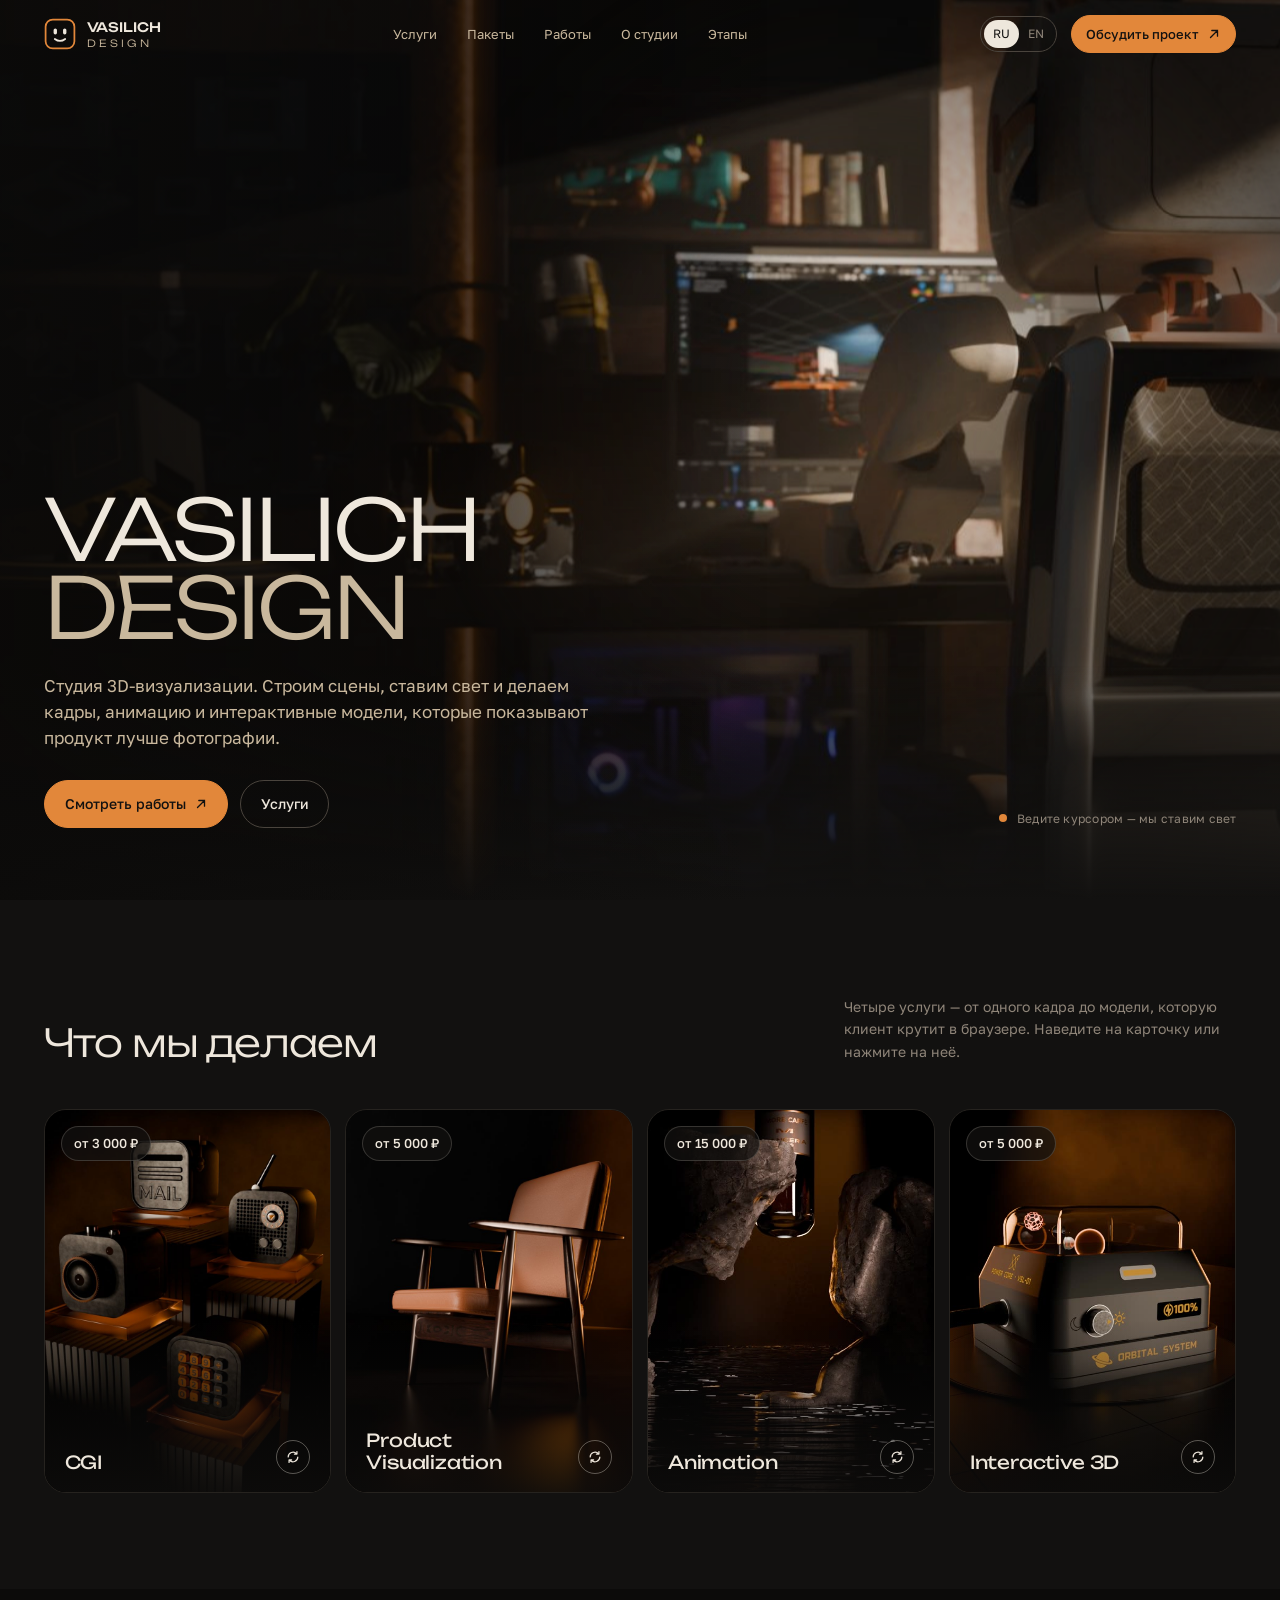
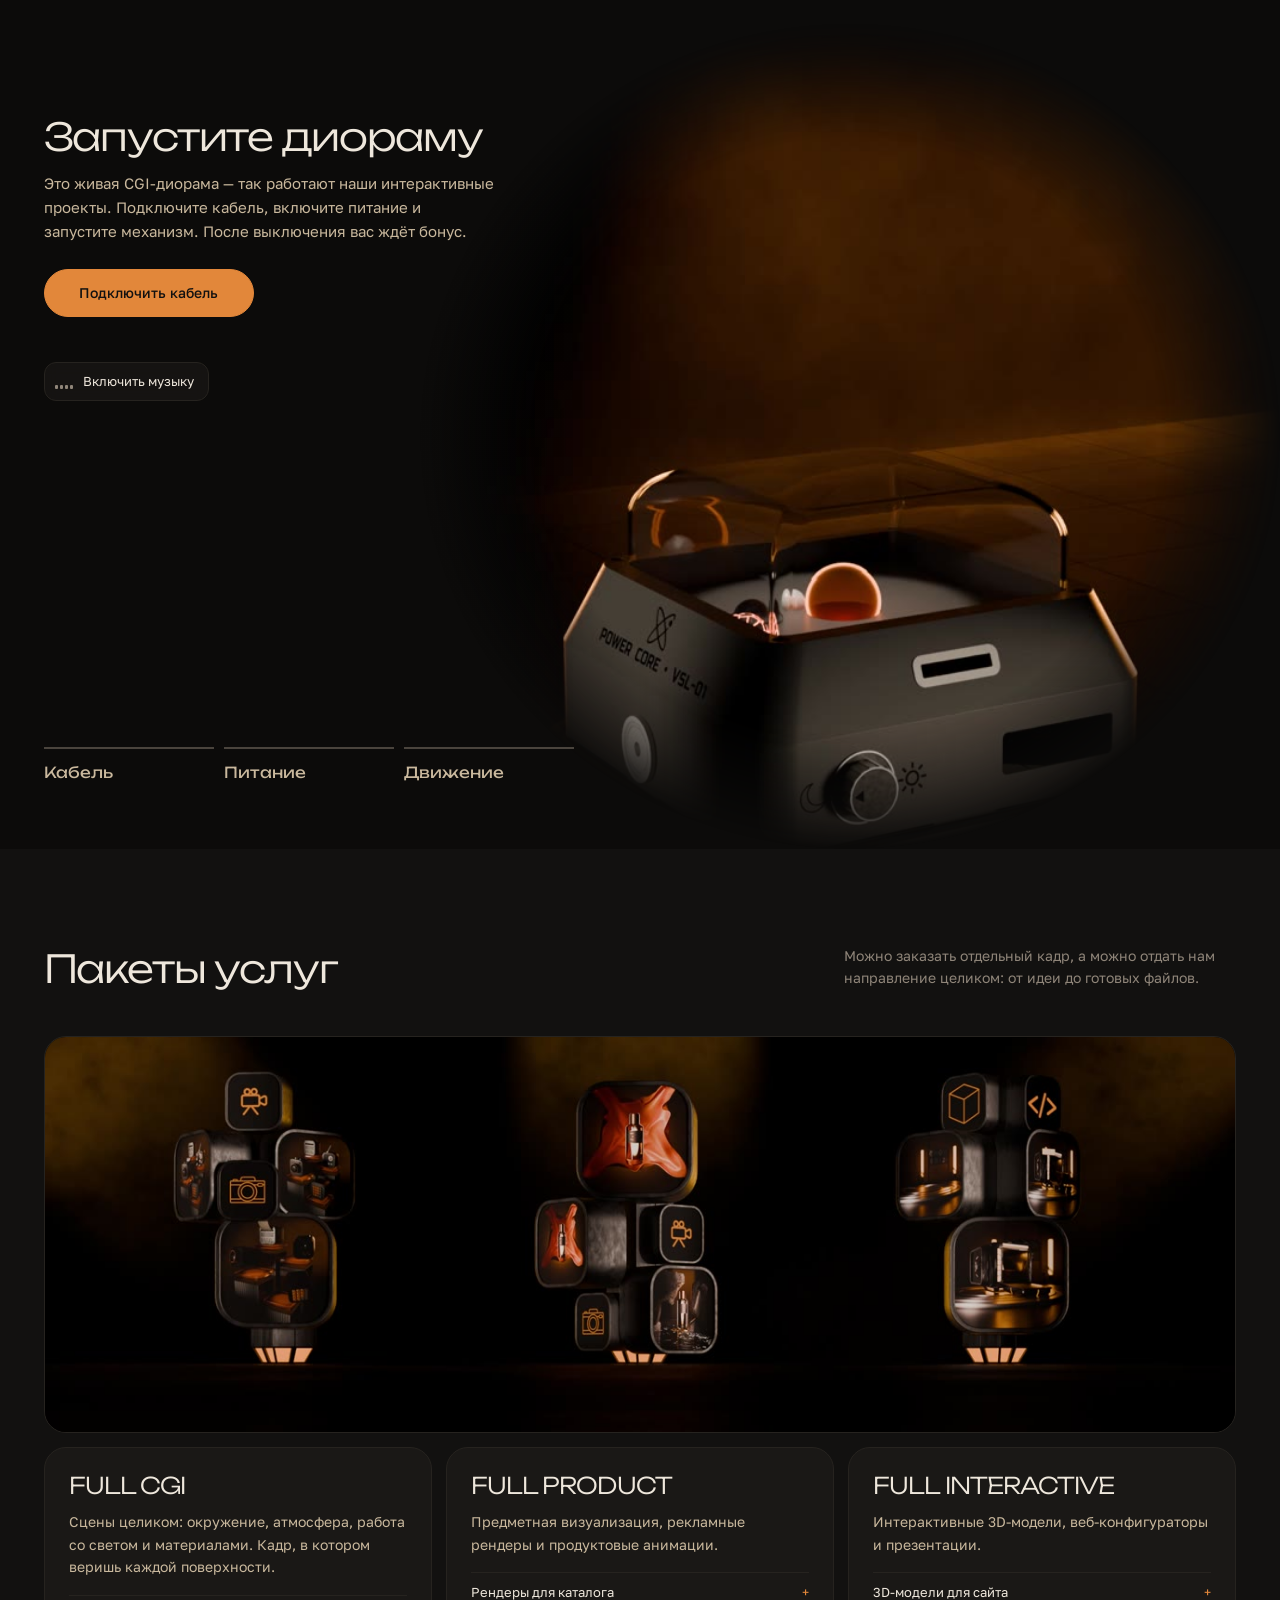
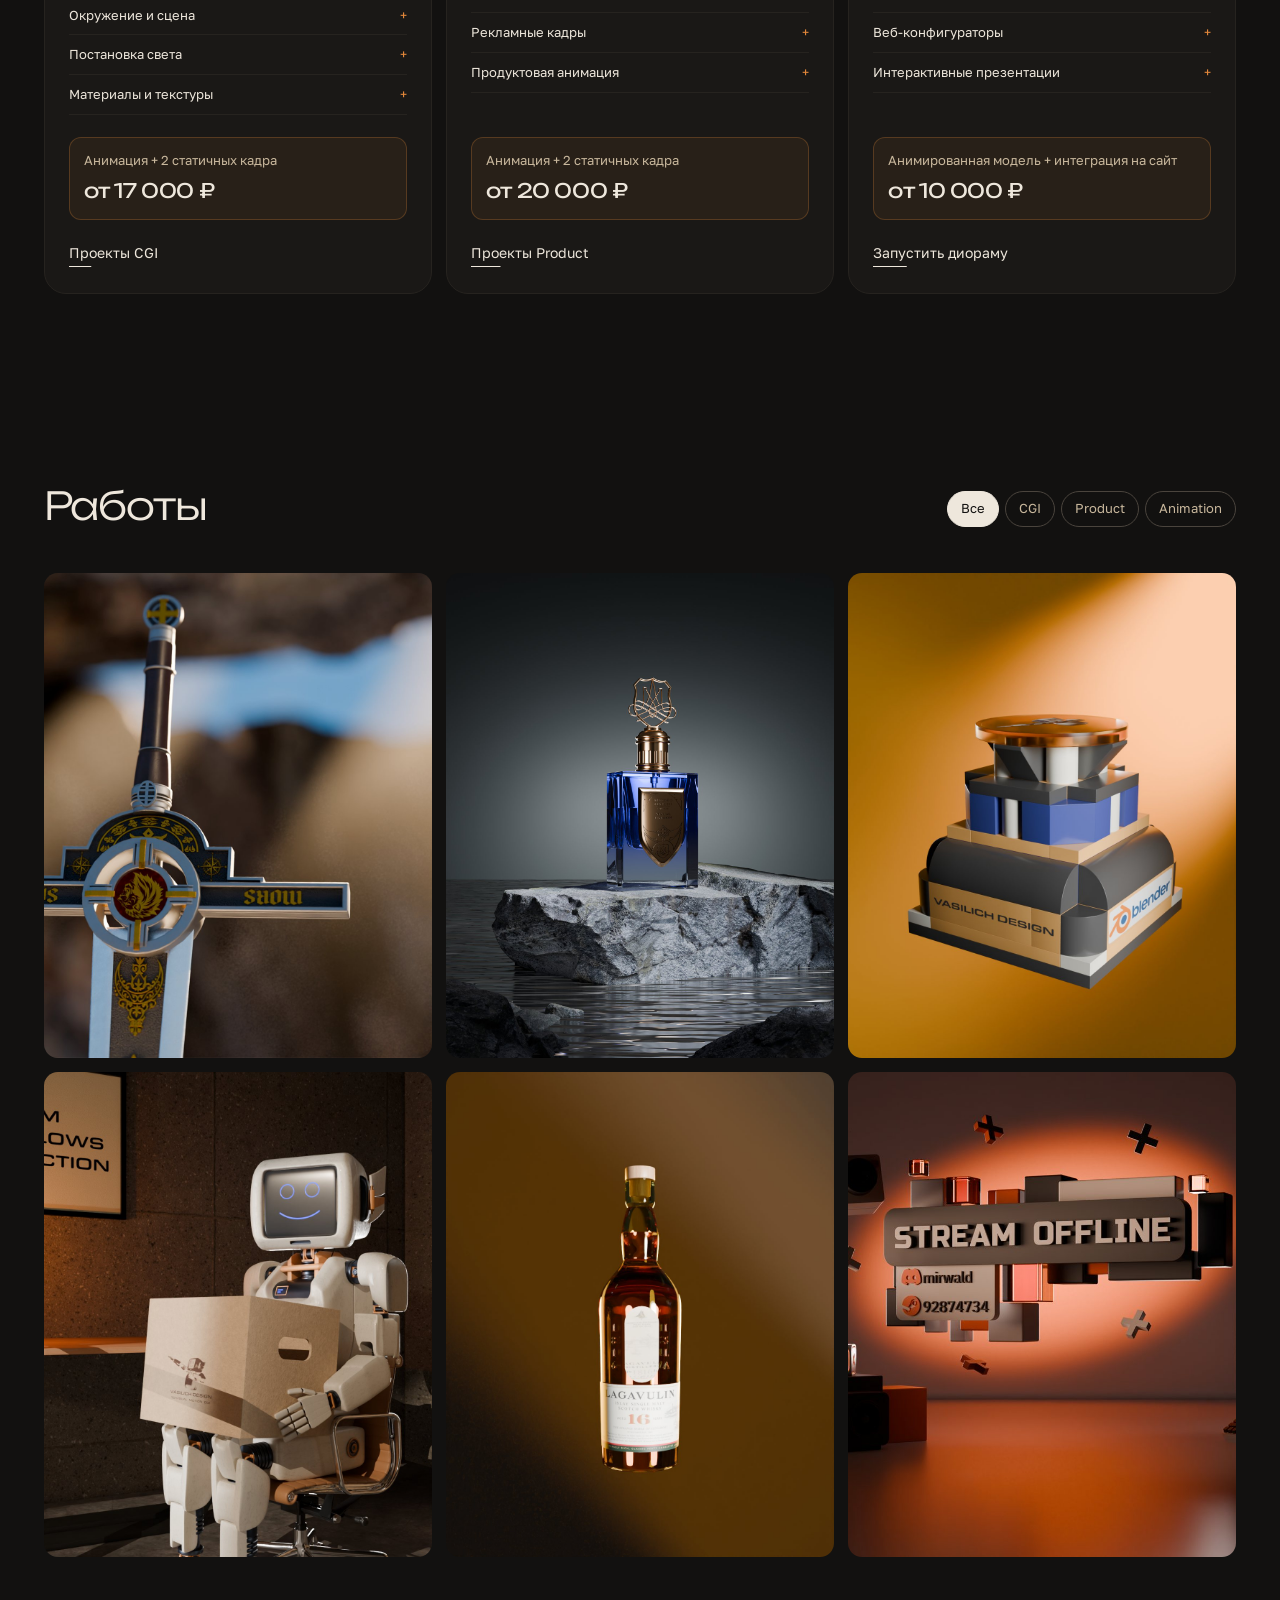
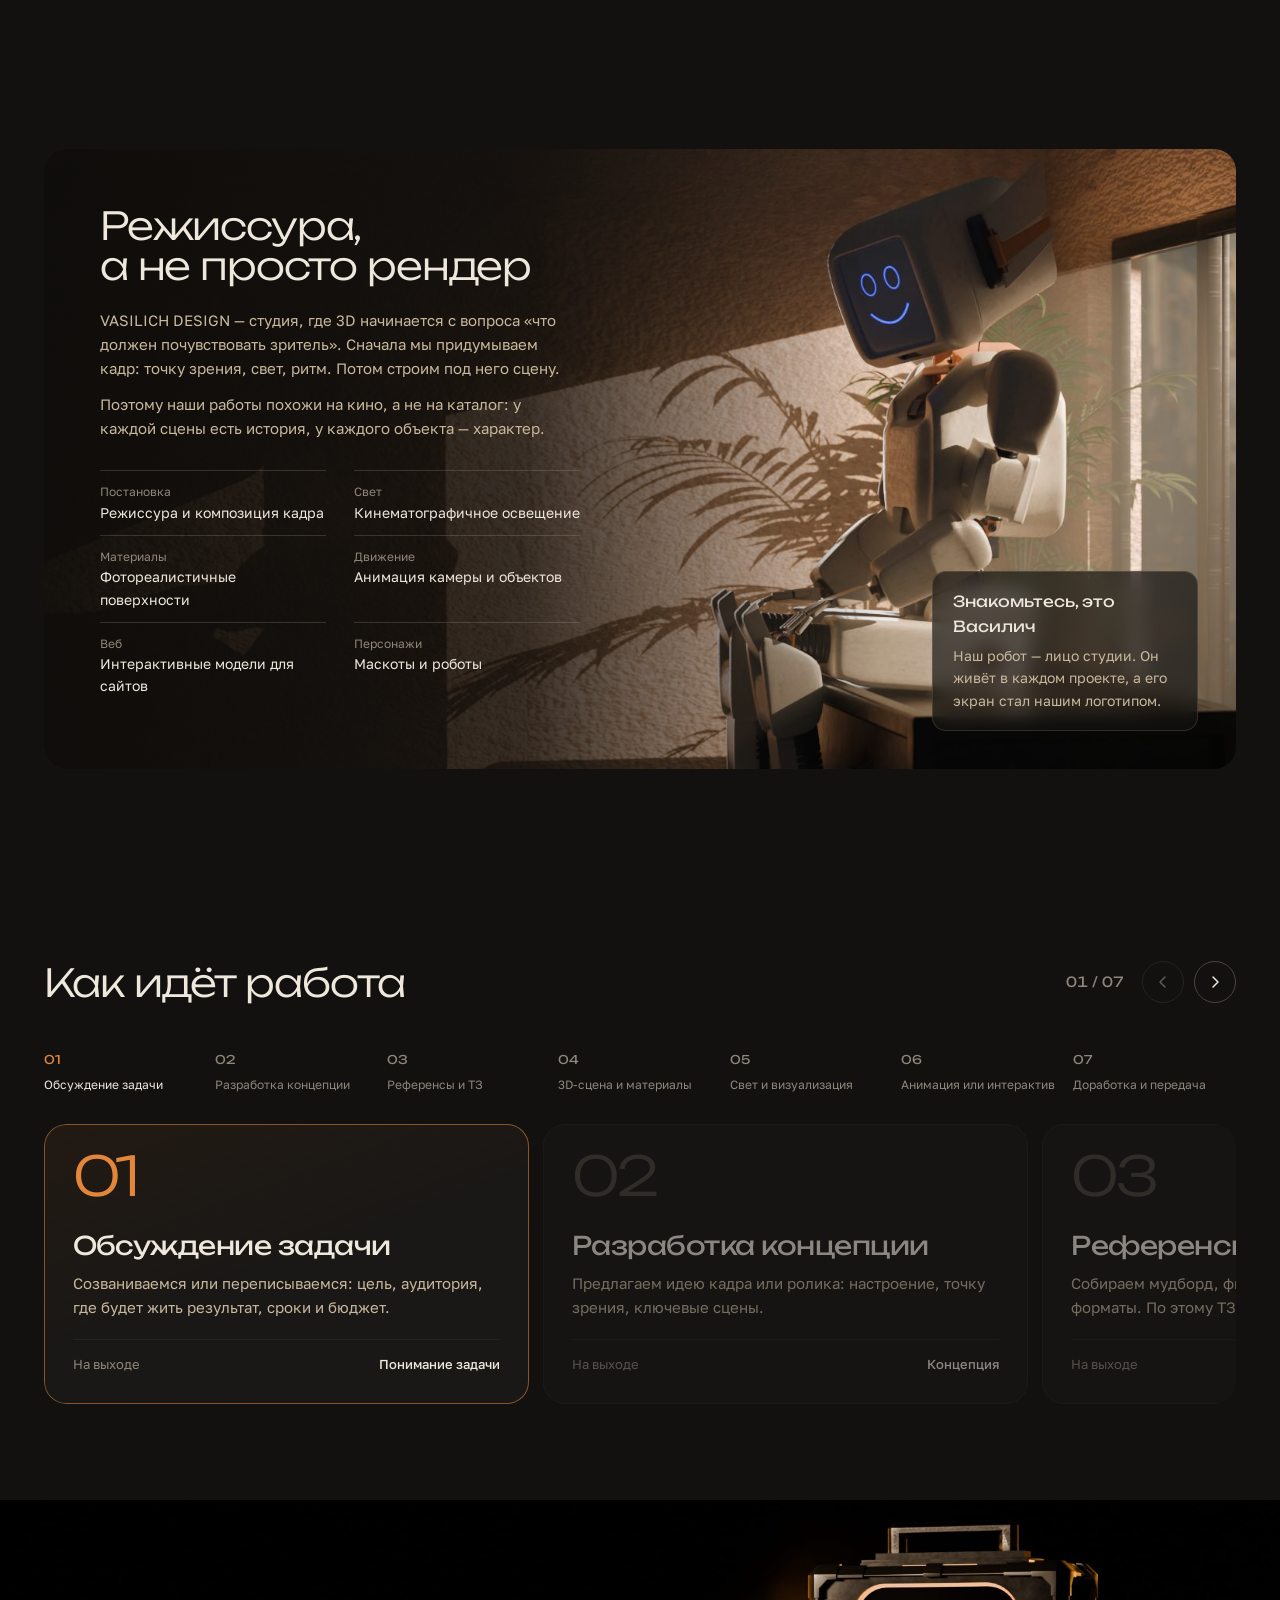
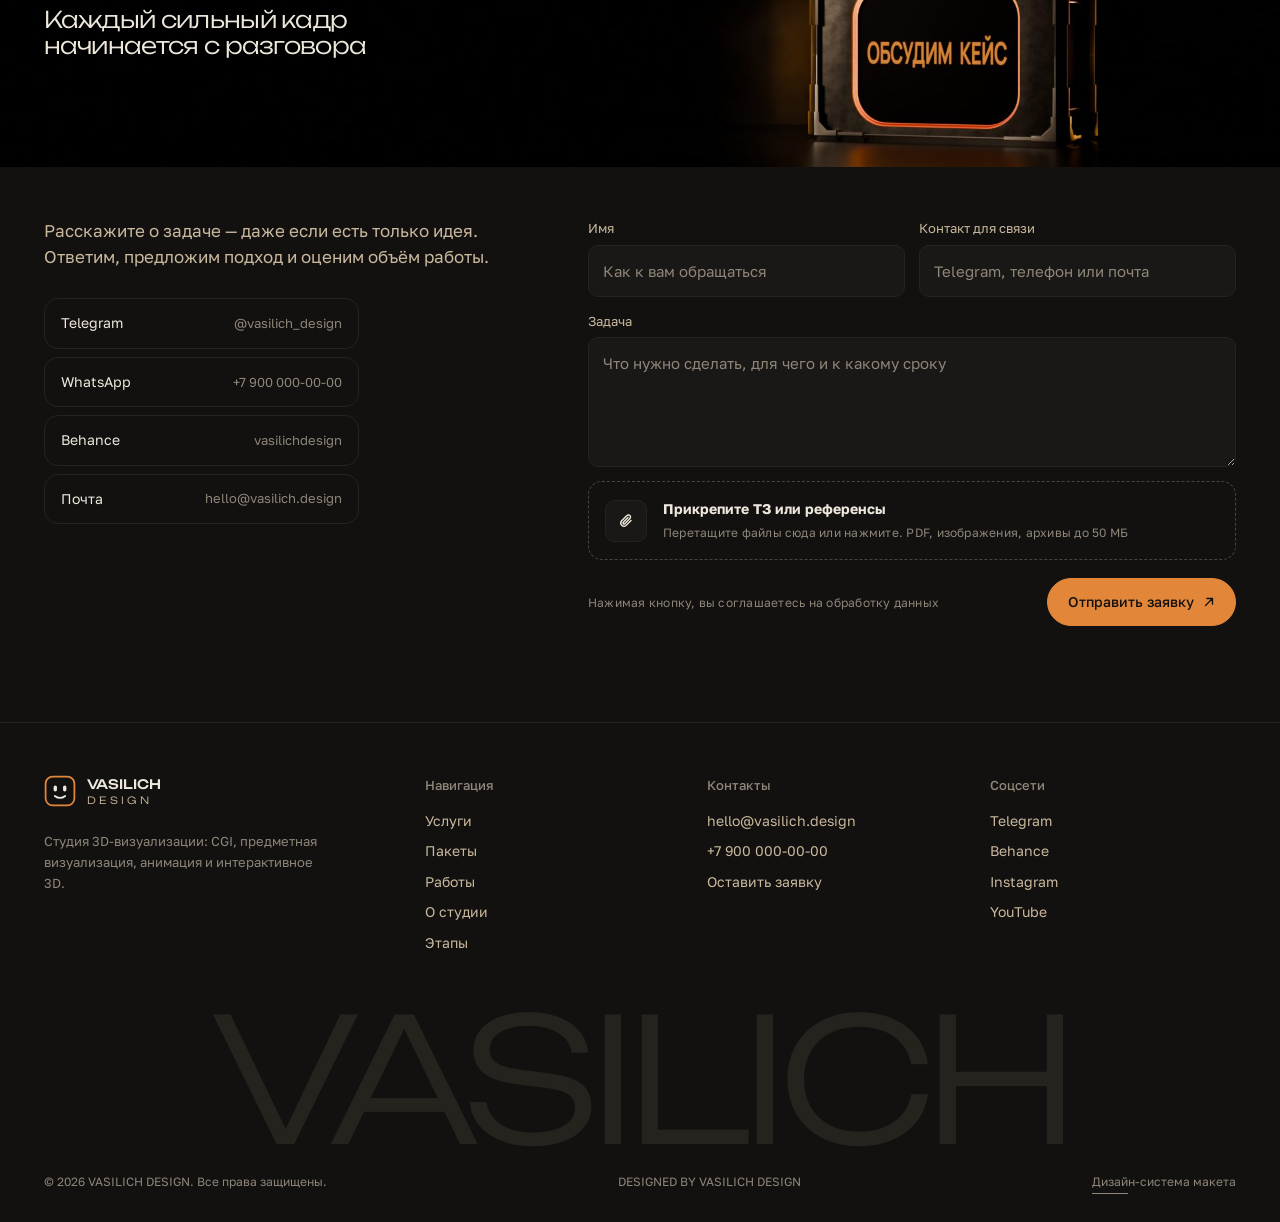
==== site/index.html @ ae73b838 "Диорама: не зависать, если конец ролика пришёл раньше ожидания" ====
<!DOCTYPE html>
<html lang="ru">
<head>
<meta charset="utf-8">
<meta name="viewport" content="width=device-width, initial-scale=1">
<title>VASILICH DESIGN — дизайн-референс сайта</title>
<link rel="preconnect" href="https://fonts.googleapis.com">
<link rel="preconnect" href="https://fonts.gstatic.com" crossorigin>
<link href="https://fonts.googleapis.com/css2?family=Golos+Text:wght@400;500&family=Unbounded:wght@300;400;500&display=swap" rel="stylesheet">
<link rel="stylesheet" href="styles.css?v=10">
</head>
<body>

<svg width="0" height="0" style="position:absolute" aria-hidden="true">
  <symbol id="i-arrow" viewBox="0 0 16 16"><path d="M4 12 12 4M5.5 4H12v6.5" fill="none" stroke="currentColor" stroke-width="1.5" stroke-linecap="round"/></symbol>
  <symbol id="i-left" viewBox="0 0 16 16"><path d="M10 3 5 8l5 5" fill="none" stroke="currentColor" stroke-width="1.5" stroke-linecap="round" stroke-linejoin="round"/></symbol>
  <symbol id="i-right" viewBox="0 0 16 16"><path d="m6 3 5 5-5 5" fill="none" stroke="currentColor" stroke-width="1.5" stroke-linecap="round" stroke-linejoin="round"/></symbol>
  <symbol id="i-flip" viewBox="0 0 16 16"><path d="M2.5 8a5.5 5.5 0 0 1 9.6-3.6M13.5 8a5.5 5.5 0 0 1-9.6 3.6M12.5 1.8v2.9H9.6M3.5 14.2v-2.9h2.9" fill="none" stroke="currentColor" stroke-width="1.4" stroke-linecap="round" stroke-linejoin="round"/></symbol>
  <symbol id="i-close" viewBox="0 0 16 16"><path d="m3.5 3.5 9 9m0-9-9 9" stroke="currentColor" stroke-width="1.5" stroke-linecap="round"/></symbol>
  <symbol id="i-clip" viewBox="0 0 16 16"><path d="M13 7.5 8 12.5a3.2 3.2 0 0 1-4.5-4.5l5.4-5.4a2.1 2.1 0 0 1 3 3L6.6 10.9a1.1 1.1 0 0 1-1.5-1.5L10 4.5" fill="none" stroke="currentColor" stroke-width="1.4" stroke-linecap="round"/></symbol>
</svg>

<!-- 1. HEADER -->
<header class="hdr" id="top">
  <div class="wrap">
    <a href="#top" class="logo" aria-label="VASILICH DESIGN">
      <svg viewBox="0 0 40 40" class="logo__mark"><rect x="2" y="2" width="36" height="36" rx="9" fill="none" stroke="#E2873A" stroke-width="2.2"/><g class="logo__eyes"><rect class="eye" x="12" y="13" width="4.2" height="7.5" rx="2.1" fill="#EEE7DC"/><rect class="eye" x="23.8" y="13" width="4.2" height="7.5" rx="2.1" fill="#EEE7DC"/></g><path d="M13.5 26.2q6.5 5 13 0" fill="none" stroke="#EEE7DC" stroke-width="2.2" stroke-linecap="round"/></svg>
      <b>VASILICH<span>DESIGN</span></b>
    </a>
    <nav class="nav" aria-label="Навигация">
      <a href="#services" data-i18n="nav1">Услуги</a><a href="#packs" data-i18n="nav2">Пакеты</a><a href="#works" data-i18n="nav3">Работы</a><a href="#about" data-i18n="nav4">О студии</a><a href="#flow" data-i18n="nav5">Этапы</a>
    </nav>
    <div class="hdr-right">
      <div class="lang" role="group" aria-label="Язык / Language"><button data-lang="ru" aria-pressed="true">RU</button><button data-lang="en" aria-pressed="false">EN</button></div>
      <a href="#contact" class="btn btn--sm hdr-cta"><span data-i18n="cta">Обсудить проект</span><svg><use href="#i-arrow"/></svg></a>
      <button class="burger" id="burger" aria-label="Меню" aria-expanded="false" aria-controls="mnav"><span></span><span></span></button>
    </div>
  </div>
</header>

<div class="mnav" id="mnav" aria-hidden="true">
  <nav class="mnav__links">
    <a href="#services" data-i18n="nav1">Услуги</a><a href="#packs" data-i18n="nav2">Пакеты</a><a href="#works" data-i18n="nav3">Работы</a><a href="#about" data-i18n="nav4">О студии</a><a href="#flow" data-i18n="nav5">Этапы</a><a href="#contact" data-i18n="nav6">Контакты</a>
  </nav>
  <div class="mnav__foot">
    <div class="lang lang--lg" role="group" aria-label="Язык / Language"><button data-lang="ru" aria-pressed="true">RU</button><button data-lang="en" aria-pressed="false">EN</button></div>
    <a href="#contact" class="btn"><span data-i18n="cta">Обсудить проект</span><svg><use href="#i-arrow"/></svg></a>
  </div>
</div>

<main>
<!-- 2. HERO -->
<section class="hero" id="hero">
  <div class="hero__media" id="heroMedia">
    <img class="hero__img hero__img--base" src="assets/hero.jpg" alt="Робот в мастерской студии">
    <img class="hero__img hero__img--lit" src="assets/hero.jpg" alt="" aria-hidden="true">
  </div>
  <div class="hero__body wrap">
    <h1 class="display"><span class="ln"><span>VASILICH</span></span><span class="ln"><span>DESIGN</span></span></h1>
    <p class="lead" data-i18n="heroLead">Студия 3D-визуализации. Строим сцены, ставим свет и делаем кадры, анимацию и интерактивные модели, которые показывают продукт лучше фотографии.</p>
    <div class="hero__cta">
      <a href="#works" class="btn"><span data-i18n="heroBtn">Смотреть работы</span><svg><use href="#i-arrow"/></svg></a>
      <a href="#services" class="btn btn--ghost" data-i18n="nav1">Услуги</a>
    </div>
  </div>
  <p class="hero__hint caption"><span class="hero__hint-dot"></span><span data-i18n="heroHint">Ведите курсором — мы ставим свет</span></p>
</section>

<!-- 3. SERVICES -->
<section class="sec" id="services">
  <div class="wrap">
    <div class="sec-head rv">
      <h2 class="h1" data-i18n="svcTitle">Что мы делаем</h2>
      <p data-i18n="svcLead">Четыре услуги — от одного кадра до модели, которую клиент крутит в браузере. Наведите на карточку или нажмите на неё.</p>
    </div>
    <div class="svc" id="svc">
      <article class="card rv" tabindex="0" aria-pressed="false">
        <div class="card__in">
          <div class="card__face card__front"><span class="card__price" data-i18n="p1">от 3 000 ₽</span><img src="assets/svc-cgi.jpg" alt="Ретро-гаджеты на подиумах"><div class="card__title"><h3 class="h3">CGI</h3><span class="card__flip"><svg><use href="#i-flip"/></svg></span></div></div>
          <div class="card__face card__back"><h3 class="h3">CGI</h3><p data-i18n="s1">Сцены целиком: окружение, свет, материалы и атмосфера. Для рекламных кампаний, презентаций и арт-проектов.</p><ul><li data-i18n="s1a">Интерьеры и окружение</li><li data-i18n="s1b">Концепт-сцены</li><li data-i18n="s1c">Кадры для кампаний</li></ul><div class="card__cost"><span data-i18n="p1">от 3 000 ₽</span></div><span class="card__close"><svg><use href="#i-close"/></svg></span></div>
        </div>
      </article>
      <article class="card rv rv-d1" tabindex="0" aria-pressed="false">
        <div class="card__in">
          <div class="card__face card__front"><span class="card__price" data-i18n="p2">от 5 000 ₽</span><img src="assets/svc-product.jpg" alt="Кресло в студийном свете"><div class="card__title"><h3 class="h3">Product Visualization</h3><span class="card__flip"><svg><use href="#i-flip"/></svg></span></div></div>
          <div class="card__face card__back"><h3 class="h3">Product Visualization</h3><p data-i18n="s2">Рендеры товара вместо фотосъёмки: студийный свет, точные материалы, любой ракурс и любое количество вариантов.</p><ul><li data-i18n="s2a">Каталог и маркетплейсы</li><li data-i18n="s2b">Рекламные кадры</li><li data-i18n="s2c">Упаковка и детали</li></ul><div class="card__cost"><span data-i18n="p2">от 5 000 ₽</span></div><span class="card__close"><svg><use href="#i-close"/></svg></span></div>
        </div>
      </article>
      <article class="card rv rv-d2" tabindex="0" aria-pressed="false">
        <div class="card__in">
          <div class="card__face card__front"><span class="card__price" data-i18n="p3">от 15 000 ₽</span><video src="assets/svc-animation.mp4" poster="assets/svc-animation.jpg" muted loop playsinline autoplay></video><div class="card__title"><h3 class="h3">Animation</h3><span class="card__flip"><svg><use href="#i-flip"/></svg></span></div></div>
          <div class="card__face card__back"><h3 class="h3">Animation</h3><p data-i18n="s3">Рекламные ролики и художественная анимация: работа с камерой, движением и ритмом монтажа.</p><ul><li data-i18n="s3a">Ролики для соцсетей</li><li data-i18n="s3b">Продуктовые анимации</li><li data-i18n="s3c">Видеофоны для сайтов</li></ul><div class="card__cost"><span data-i18n="p3">от 15 000 ₽</span></div><span class="card__close"><svg><use href="#i-close"/></svg></span></div>
        </div>
      </article>
      <article class="card rv rv-d3" tabindex="0" aria-pressed="false">
        <div class="card__in">
          <div class="card__face card__front"><span class="card__price" data-i18n="p4">от 5 000 ₽</span><video src="assets/svc-interactive.mp4" poster="assets/svc-interactive.jpg" muted loop playsinline autoplay aria-label="Светящийся модуль на подиуме"></video><div class="card__title"><h3 class="h3">Interactive 3D</h3><span class="card__flip"><svg><use href="#i-flip"/></svg></span></div></div>
          <div class="card__face card__back"><h3 class="h3">Interactive 3D</h3><p data-i18n="s4">Модели, которые вращают, раскрывают и настраивают прямо в браузере — на сайте, в презентации или на выставке.</p><ul><li data-i18n="s4a">Веб-конфигураторы</li><li data-i18n="s4b">3D на сайте</li><li data-i18n="s4c">Интерактивные презентации</li></ul><div class="card__cost"><span data-i18n="p4">от 5 000 ₽</span></div><span class="card__close"><svg><use href="#i-close"/></svg></span></div>
        </div>
      </article>
    </div>
    <div class="svc-dots" id="svcDots" aria-hidden="true"><i class="on"></i><i></i><i></i><i></i></div>
  </div>
</section>

<!-- 4. INTERACTIVE DIORAMA -->
<section class="cube dio" id="cube">
  <div class="dio__stage" id="dioStage" aria-hidden="true">
    <video class="dio__v is-on" data-seg="1-connect" muted playsinline preload="auto"></video>
    <video class="dio__v" data-seg="2-power" muted playsinline preload="auto"></video>
    <video class="dio__v" data-seg="3-loop" muted playsinline preload="metadata" loop></video>
    <video class="dio__v" data-seg="4-off" muted playsinline preload="metadata"></video>
    <video class="dio__v" data-seg="5-disconnect" muted playsinline preload="metadata"></video>
  </div>
  <div class="cube__ui wrap">
    <div class="cube__intro rv">
      <h2 class="h1" data-i18n="cubeTitle">Запустите диораму</h2>
      <p data-i18n="cubeLead">Это живая CGI-диорама — так работают наши интерактивные проекты. Подключите кабель, включите питание и запустите механизм. После выключения вас ждёт бонус.</p>
      <div class="dio__ctl">
        <button class="btn dio__btn" id="dioBtn" type="button"><span id="dioLbl" data-i18n="dConnect">Подключить кабель</span></button>
        <p class="dio__timer" id="dioTimer" aria-live="polite"><span data-i18n="dTimer">До завершения цикла:</span> <b id="dioSec">8</b> <span data-i18n="dSec">сек.</span></p>
      </div>
      <button class="music-btn" id="musicBtn" type="button" aria-pressed="false"><span class="music-btn__eq" aria-hidden="true"><i></i><i></i><i></i><i></i></span><span id="musicLbl" data-i18n="musicOn">Включить музыку</span></button>
    </div>
    <div class="seg" aria-hidden="true">
      <button tabindex="-1"><b data-i18n="st1">Кабель</b></button>
      <button tabindex="-1"><b data-i18n="st2">Питание</b></button>
      <button tabindex="-1"><b data-i18n="st3">Движение</b></button>
    </div>
    <aside class="offer" id="offer" aria-live="polite">
      <div class="offer__num">−10%</div>
      <p data-i18n="offer">Диорама выключена — спасибо, что запустили её. Дарим скидку 10% на первый проект, укажите промокод в заявке.</p>
      <button class="offer__code" id="promoCode" type="button"><span data-i18n="promoL">Промокод:</span> <b>VD10</b><em data-i18n="promoCopy">копировать</em></button>
      <a href="#contact" class="btn"><span data-i18n="offerBtn">Получить скидку</span><svg><use href="#i-arrow"/></svg></a>
    </aside>
  </div>
</section>

<!-- 5. PACKAGES -->
<section class="sec packs" id="packs">
  <div class="wrap">
    <div class="sec-head rv">
      <h2 class="h1" data-i18n="dirTitle">Пакеты услуг</h2>
      <p data-i18n="dirLead">Можно заказать отдельный кадр, а можно отдать нам направление целиком: от идеи до готовых файлов.</p>
    </div>
    <div class="packs__film rv"><video src="assets/packs.mp4" poster="assets/packs.jpg" muted loop playsinline autoplay></video></div>
    <div class="packs__grid">
      <article class="pack rv">
        <div class="pack__name">FULL CGI</div>
        <p data-i18n="d1">Сцены целиком: окружение, атмосфера, работа со светом и материалами. Кадр, в котором веришь каждой поверхности.</p>
        <ul><li data-i18n="t1">Окружение и сцена</li><li data-i18n="t2">Постановка света</li><li data-i18n="t3">Материалы и текстуры</li></ul>
        <div class="pack__deal"><span data-i18n="pk1">Анимация + 2 статичных кадра</span><b data-i18n="pk1p">от 17 000 ₽</b></div>
        <a href="#works" data-filter="cgi" class="link" data-i18n="d1l">Проекты CGI</a>
      </article>
      <article class="pack rv rv-d1">
        <div class="pack__name">FULL PRODUCT</div>
        <p data-i18n="d2">Предметная визуализация, рекламные рендеры и продуктовые анимации.</p>
        <ul><li data-i18n="t4">Рендеры для каталога</li><li data-i18n="t5">Рекламные кадры</li><li data-i18n="t6">Продуктовая анимация</li></ul>
        <div class="pack__deal"><span data-i18n="pk2">Анимация + 2 статичных кадра</span><b data-i18n="pk2p">от 20 000 ₽</b></div>
        <a href="#works" data-filter="product" class="link" data-i18n="d2l">Проекты Product</a>
      </article>
      <article class="pack rv rv-d2">
        <div class="pack__name">FULL INTERACTIVE</div>
        <p data-i18n="d3">Интерактивные 3D-модели, веб-конфигураторы и презентации.</p>
        <ul><li data-i18n="t7">3D-модели для сайта</li><li data-i18n="t8">Веб-конфигураторы</li><li data-i18n="t9">Интерактивные презентации</li></ul>
        <div class="pack__deal"><span data-i18n="pk3">Анимированная модель + интеграция на сайт</span><b data-i18n="pk3p">от 10 000 ₽</b></div>
        <a href="#cube" class="link" data-i18n="d3l">Запустить диораму</a>
      </article>
    </div>
  </div>
</section>

<!-- 6. PORTFOLIO -->
<section class="sec" id="works">
  <div class="wrap">
    <div class="sec-head rv">
      <h2 class="h1" data-i18n="worksTitle">Работы</h2>
      <div class="filters" role="group">
        <button class="chip" aria-pressed="true" data-f="all" data-i18n="all">Все</button>
        <button class="chip" aria-pressed="false" data-f="cgi">CGI</button>
        <button class="chip" aria-pressed="false" data-f="product">Product</button>
        <button class="chip" aria-pressed="false" data-f="animation">Animation</button>
      </div>
    </div>
    <div class="works" id="worksGrid"></div>
  </div>
</section>

<!-- 7. ABOUT -->
<section class="about sec" id="about">
  <div class="about__box rv">
    <img class="about__img" src="assets/about.jpg" alt="Робот у окна">
    <div class="about__text">
      <h2 class="h1" data-i18n="aboutTitle">Режиссура,<br>а не просто рендер</h2>
      <p data-i18n="ab1">VASILICH DESIGN — студия, где 3D начинается с вопроса «что должен почувствовать зритель». Сначала мы придумываем кадр: точку зрения, свет, ритм. Потом строим под него сцену.</p>
      <p data-i18n="ab2">Поэтому наши работы похожи на кино, а не на каталог: у каждой сцены есть история, у каждого объекта — характер.</p>
      <div class="skills">
        <div><span data-i18n="k1">Постановка</span><b data-i18n="k1v">Режиссура и композиция кадра</b></div>
        <div><span data-i18n="k2">Свет</span><b data-i18n="k2v">Кинематографичное освещение</b></div>
        <div><span data-i18n="k3">Материалы</span><b data-i18n="k3v">Фотореалистичные поверхности</b></div>
        <div><span data-i18n="k4">Движение</span><b data-i18n="k4v">Анимация камеры и объектов</b></div>
        <div><span data-i18n="k5">Веб</span><b data-i18n="k5v">Интерактивные модели для сайтов</b></div>
        <div><span data-i18n="k6">Персонажи</span><b data-i18n="k6v">Маскоты и роботы</b></div>
      </div>
    </div>
    <div class="about__quote"><b data-i18n="qT">Знакомьтесь, это Василич</b><span data-i18n="qB">Наш робот — лицо студии. Он живёт в каждом проекте, а его экран стал нашим логотипом.</span></div>
  </div>
</section>

<!-- 8. WORKFLOW (slider) -->
<section class="sec flow" id="flow">
  <div class="wrap">
    <div class="sec-head rv">
      <h2 class="h1" data-i18n="flowTitle">Как идёт работа</h2>
      <div class="flow__nav">
        <span class="flow__count" id="flowCount">01 / 07</span>
        <button class="icon-btn" id="flowPrev" aria-label="Назад"><svg><use href="#i-left"/></svg></button>
        <button class="icon-btn" id="flowNext" aria-label="Вперёд"><svg><use href="#i-right"/></svg></button>
      </div>
    </div>
    <div class="flow__bar rv" id="flowBar"></div>
    <div class="flow__view rv" id="flowView" tabindex="0"><div class="flow__track" id="flowTrack"></div></div>
  </div>
</section>

<!-- 9. CONTACT -->
<section id="contact" class="contact">
  <div class="contact__band">
    <img src="assets/contact.jpg" alt="Чемоданчик с экраном «Обсудим кейс»">
    <div class="wrap contact__say"><p class="contact__phrase" data-i18n="ctPhrase">Каждый сильный кадр<br>начинается с разговора</p></div>
  </div>
  <h2 class="sr-only" data-i18n="ctTitle">Давайте обсудим кейс</h2>
  <div class="wrap contact__grid">
    <div class="rv">
      <p class="lead" data-i18n="ctLead">Расскажите о задаче — даже если есть только идея. Ответим, предложим подход и оценим объём работы.</p>
      <div class="socials">
        <a class="social" href="#contact">Telegram<span>@vasilich_design</span></a>
        <a class="social" href="#contact">WhatsApp<span>+7 900 000-00-00</span></a>
        <a class="social" href="#contact">Behance<span>vasilichdesign</span></a>
        <a class="social" href="#contact"><em data-i18n="mail">Почта</em><span>hello@vasilich.design</span></a>
      </div>
    </div>
    <form class="form rv rv-d1" id="form" novalidate>
      <div class="field"><label for="f-name" data-i18n="fName">Имя</label><input class="input" id="f-name" data-i18n-ph="fNamePh" placeholder="Как к вам обращаться"></div>
      <div class="field"><label for="f-contact" data-i18n="fCont">Контакт для связи</label><input class="input" id="f-contact" data-i18n-ph="fContPh" placeholder="Telegram, телефон или почта"><span class="err" id="f-contact-err" hidden data-i18n="fErr">Оставьте контакт, чтобы мы могли ответить</span></div>
      <div class="field field--full"><label for="f-task" data-i18n="fTask">Задача</label><textarea class="input" id="f-task" data-i18n-ph="fTaskPh" placeholder="Что нужно сделать, для чего и к какому сроку"></textarea></div>
      <label class="drop" id="drop"><span class="drop__icon"><svg><use href="#i-clip"/></svg></span><span><b data-i18n="fDrop">Прикрепите ТЗ или референсы</b><br><span class="caption" data-i18n="fDropS">Перетащите файлы сюда или нажмите. PDF, изображения, архивы до 50 МБ</span></span><input type="file" multiple id="f-files"></label>
      <div class="files" id="files"></div>
      <div class="form__foot"><span class="caption" data-i18n="fAgree">Нажимая кнопку, вы соглашаетесь на обработку данных</span><button class="btn" type="submit"><span data-i18n="fSend">Отправить заявку</span><svg><use href="#i-arrow"/></svg></button></div>
      <div class="form__done"><h3 class="h3" data-i18n="fDone">Заявка отправлена</h3><p class="muted" style="margin-top:8px" data-i18n="fDoneS">Так выглядит состояние после отправки. В макете форма никуда не уходит.</p></div>
    </form>
  </div>
</section>
</main>

<!-- 10. FOOTER -->
<footer class="ftr">
  <div class="wrap">
    <div class="ftr__grid">
      <div><a href="#top" class="logo"><svg viewBox="0 0 40 40" class="logo__mark"><rect x="2" y="2" width="36" height="36" rx="9" fill="none" stroke="#E2873A" stroke-width="2.2"/><rect x="12" y="13" width="4.2" height="7.5" rx="2.1" fill="#EEE7DC"/><rect x="23.8" y="13" width="4.2" height="7.5" rx="2.1" fill="#EEE7DC"/><path d="M13.5 26.2q6.5 5 13 0" fill="none" stroke="#EEE7DC" stroke-width="2.2" stroke-linecap="round"/></svg><b>VASILICH<span>DESIGN</span></b></a><p class="muted small" style="margin-top:18px;max-width:22em" data-i18n="ftrAbout">Студия 3D-визуализации: CGI, предметная визуализация, анимация и интерактивное 3D.</p></div>
      <div><h4 data-i18n="ftrNav">Навигация</h4><ul><li><a href="#services" data-i18n="nav1">Услуги</a></li><li><a href="#packs" data-i18n="nav2">Пакеты</a></li><li><a href="#works" data-i18n="nav3">Работы</a></li><li><a href="#about" data-i18n="nav4">О студии</a></li><li><a href="#flow" data-i18n="nav5">Этапы</a></li></ul></div>
      <div><h4 data-i18n="nav6">Контакты</h4><ul><li>hello@vasilich.design</li><li>+7 900 000-00-00</li><li><a href="#contact" data-i18n="ftrReq">Оставить заявку</a></li></ul></div>
      <div><h4 data-i18n="ftrSoc">Соцсети</h4><ul><li><a href="#contact">Telegram</a></li><li><a href="#contact">Behance</a></li><li><a href="#contact">Instagram</a></li><li><a href="#contact">YouTube</a></li></ul></div>
    </div>
    <div class="ftr__big" aria-hidden="true">VASILICH</div>
    <div class="ftr__bottom"><span data-i18n="copy">© 2026 VASILICH DESIGN. Все права защищены.</span><span>DESIGNED BY VASILICH DESIGN</span><a href="spec.html" class="link" data-i18n="specLink">Дизайн-система макета</a></div>
  </div>
</footer>

<div class="proj" id="proj" role="dialog" aria-modal="true" aria-labelledby="projTitle">
  <div class="proj__sheet">
    <div class="proj__top"><span class="caption" id="projCount"></span><button class="icon-btn" id="projClose" aria-label="Закрыть"><svg><use href="#i-close"/></svg></button></div>
    <div class="proj__head">
      <div><p class="caption" id="projCat"></p><h2 class="h1" id="projTitle" style="margin-top:10px"></h2></div>
      <div class="proj__facts"><div><h4 data-i18n="pTask">Задача</h4><p id="projTask"></p></div><div><h4 data-i18n="pRes">Результат</h4><p id="projResult"></p></div><div><h4 data-i18n="pDir">Направление</h4><p id="projDir"></p></div><div><h4 data-i18n="pFmt">Формат</h4><p id="projFmt"></p></div></div>
    </div>
    <div class="proj__media" id="projMedia"></div>
    <div class="proj__next" id="projNext"><div><p class="caption" data-i18n="pNext">Следующий проект</p><div class="h2" id="projNextTitle"></div></div><span class="work__open"><svg><use href="#i-arrow"/></svg></span></div>
  </div>
</div>

<script>
/* ================= i18n ================= */
const EN={
 nav1:'Services',nav2:'Packages',nav3:'Work',nav4:'Studio',nav5:'Process',nav6:'Contact',cta:'Start a project',
 heroLead:'A 3D visualization studio. We build scenes, set the light and make stills, animation and interactive models that show a product better than a photo shoot.',
 heroBtn:'See the work',heroHint:'Move your cursor — we set the light',
 svcTitle:'What we do',svcLead:'Four services — from a single still to a model your client spins in the browser. Hover or tap a card.',
 s1:'Complete scenes: environment, light, materials and atmosphere. For ad campaigns, presentations and art projects.',s1a:'Interiors and environments',s1b:'Concept scenes',s1c:'Campaign stills',
 s2:'Product renders instead of a photo shoot: studio light, accurate materials, any angle and any number of variants.',s2a:'Catalogs and marketplaces',s2b:'Advertising stills',s2c:'Packaging and details',
 s3:'Commercials and art animation: camera work, motion and editing rhythm.',s3a:'Social media clips',s3b:'Product animation',s3c:'Website video loops',
 s4:'Models people rotate, open and configure right in the browser — on a website, in a pitch or at a trade show.',s4a:'Web configurators',s4b:'3D on websites',s4c:'Interactive presentations',
 cubeLoad:'Loading the model…',cubeTitle:'Start the diorama',cubeLead:'This is a live CGI diorama — this is how our interactive projects work. Connect the cable, power it on and start the mechanism. A bonus waits after you switch it off.',
 fwd:'Forward',back:'Back',touchHint:'Tap right — forward, left — back',st1:'Cable',st2:'Power',st3:'Motion',light:'Light',lightOn:'on',lightOff:'off',p1:'from 3,000 ₽',p2:'from 5,000 ₽',p3:'from 15,000 ₽',p4:'from 5,000 ₽',
 offer:'The diorama is off — thanks for running it. Here is 10% off your first project: add the promo code to your request.',offerBtn:'Claim the discount',promoL:'Promo code:',promoCopy:'copy',promoOk:'copied',dConnect:'Connect the cable',dConnecting:'Connecting the cable…',dPower:'Power on',dPowering:'Powering on…',dRun:'Start motion',dStop:'Stop motion',dStopping:'Finishing the cycle…',dOff:'Powering off…',dDisc:'Disconnecting the cable…',dLoad:'Loading…',dTimer:'Until the cycle ends:',dSec:'s',musicOn:'Turn music on',musicOff:'Turn music off',
 dirTitle:'Service packages',dirLead:'Order a single still, or hand us the whole direction: from the idea to the final files.',dirLbl:'Direction',
 d1:'Complete scenes: environment, atmosphere, light and materials. A frame where every surface is believable.',t1:'Environment and scene',t2:'Lighting',t3:'Materials and textures',d1l:'CGI projects',
 d2:'Product visualization, advertising renders and product animation.',t4:'Catalog renders',t5:'Advertising stills',t6:'Product animation',d2l:'Product projects',
 d3:'Interactive 3D models, web configurators and presentations.',t7:'3D models for websites',t8:'Web configurators',t9:'Interactive presentations',d3l:'Start the diorama',pk1:'Animation + 2 stills',pk1p:'from 17,000 ₽',pk2:'Animation + 2 stills',pk2p:'from 20,000 ₽',pk3:'Animated model + website integration',pk3p:'from 10,000 ₽',drag:'Drag to rotate',
 worksTitle:'Work',all:'All',
 aboutTitle:'Directing,<br>not just rendering',ab1:'VASILICH DESIGN is a studio where 3D starts with the question “what should the viewer feel”. First we invent the shot: point of view, light, rhythm. Then we build the scene for it.',ab2:'That is why our work looks like cinema, not a catalog: every scene has a story, every object has a character.',
 k1:'Staging',k1v:'Shot direction and composition',k2:'Light',k2v:'Cinematic lighting',k3:'Materials',k3v:'Photoreal surfaces',k4:'Motion',k4v:'Camera and object animation',k5:'Web',k5v:'Interactive models for websites',k6:'Characters',k6v:'Mascots and robots',
 qT:'Meet Vasilich',qB:'Our robot is the face of the studio. He lives in every project, and his screen became our logo.',
 flowTitle:'How we work',out:'Outcome',
 ctTitle:'Let’s discuss your case',ctPhrase:'Every strong shot<br>starts with a conversation',ctLead:'Tell us about the task — even if it is just an idea. We will reply, suggest an approach and estimate the scope.',mail:'Email',
 fName:'Name',fNamePh:'What should we call you',fCont:'Contact',fContPh:'Telegram, phone or email',fErr:'Leave a contact so we can reply',fTask:'Task',fTaskPh:'What needs to be done, why and by when',
 fDrop:'Attach a brief or references',fDropS:'Drop files here or click. PDF, images, archives up to 50 MB',fAgree:'By clicking the button you agree to data processing',fSend:'Send request',fDone:'Request sent',fDoneS:'This is the state after sending. In the mockup the form goes nowhere.',
 ftrAbout:'3D visualization studio: CGI, product visualization, animation and interactive 3D.',ftrNav:'Navigation',ftrReq:'Send a request',ftrSoc:'Social',copy:'© 2026 VASILICH DESIGN. All rights reserved.',specLink:'Design system',
 pTask:'Task',pRes:'Result',pDir:'Direction',pFmt:'Format',pNext:'Next project'
};
const RU={out:'На выходе',lightOn:'вкл',lightOff:'выкл',promoOk:'скопировано',dConnecting:'Подключаем кабель…',dPower:'Включить питание',dPowering:'Включаем питание…',dRun:'Запустить движение',dStop:'Остановить движение',dStopping:'Дожидаемся конца цикла…',dOff:'Выключаем питание…',dDisc:'Отсоединяем кабель…',dLoad:'Загружаем…',musicOff:'Выключить музыку'};let LANG='ru';
document.querySelectorAll('[data-i18n]').forEach(el=>{RU[el.dataset.i18n]??=el.innerHTML});
document.querySelectorAll('[data-i18n-ph]').forEach(el=>{RU[el.dataset.i18nPh]??=el.placeholder});
const t=k=>(LANG==='en'?EN:RU)[k]??RU[k]??k;window.vdT=t;
const L=(ru,en)=>({ru,en}),tr=o=>o[LANG]||o.ru;
function setLang(l){
  LANG=l;document.documentElement.lang=l;
  document.querySelectorAll('[data-i18n]').forEach(el=>{el.innerHTML=t(el.dataset.i18n)});
  document.querySelectorAll('[data-i18n-ph]').forEach(el=>{el.placeholder=t(el.dataset.i18nPh)});
  document.querySelectorAll('[data-lang]').forEach(b=>b.setAttribute('aria-pressed',b.dataset.lang===l));
  renderWorks();buildFlow();
  try{localStorage.setItem('vd-lang',l)}catch(e){}
}
document.querySelectorAll('[data-lang]').forEach(b=>b.addEventListener('click',()=>setLang(b.dataset.lang)));

/* ================= data ================= */
const W='assets/works/';
// Tasks/results are placeholders — replace with the real project descriptions.
const WORKS=[
 {t:L('Меч','The sword'),c:'cgi',img:W+'sword/1.jpg',loop:W+'sword/loop.mp4',pos:'center 30%',task:L('Показать оружие как артефакт: металл, гравировка, драгоценные вставки.','Present the weapon as an artifact: metal, engraving, gem inlays.'),res:L('Ролик с пролётами камеры и серия кадров крупным планом.','A film with camera fly-throughs and a series of close-ups.'),fmt:L('Видео 16:9 + кадры 4:5','16:9 film + 4:5 stills'),media:['v:'+W+'sword/film.mp4',W+'sword/1.jpg',W+'sword/2.jpg']},
 {t:L('Парфюм на камне','Fragrance on stone'),c:'product',img:W+'perfume/1.jpg',loop:W+'perfume/loop.mp4',task:L('Рекламный визуал флакона: стекло, вода и камень.','An advertising visual of the bottle: glass, water and stone.'),res:L('Ролик для соцсетей и ключевой кадр.','A social film and a key visual.'),fmt:L('Видео 4:5 + кадр','4:5 film + still'),media:['v:'+W+'perfume/film.mp4',W+'perfume/1.jpg']},
 {t:L('Конструктор VASILICH','VASILICH building set'),c:'cgi',img:W+'lego/1.jpg',loop:W+'lego/loop.mp4',task:L('Продуктовая анимация набора: сборка по деталям.','Product animation of the set: building it piece by piece.'),res:L('Ролик со звуком и кадры упаковки.','A film with sound and packaging stills.'),fmt:L('Видео 4:5 со звуком','4:5 film with sound'),media:['v:'+W+'lego/film.mp4',W+'lego/1.jpg',W+'lego/2.jpg']},
 {t:L('Презентация студии','Studio presentation'),c:'animation',img:W+'presentation/3.jpg',loop:W+'presentation/loop.mp4',task:L('Ролик-знакомство со студией и её персонажем.','An introduction film for the studio and its character.'),res:L('40-секундная анимация и серия кадров.','A 40-second animation and a series of stills.'),fmt:L('Видео 4:5','4:5 film'),media:['v:'+W+'presentation/film.mp4',W+'presentation/1.jpg',W+'presentation/2.jpg',W+'presentation/3.jpg',W+'presentation/4.jpg']},
 {t:L('Lagavulin 16','Lagavulin 16'),c:'product',img:W+'whisky/1.jpg',loop:W+'whisky/loop.mp4',task:L('Рекламная серия для виски: бутылка, бочки и подарочная упаковка.','An advertising series for the whisky: bottle, casks and gift box.'),res:L('Ролик со звуком, баннер и серия кадров.','A film with sound, a banner and a series of stills.'),fmt:L('Видео 16:9 + кадры 4:5','16:9 film + 4:5 stills'),media:['v:'+W+'whisky/film.mp4','v:'+W+'whisky/film2.mp4',W+'whisky/1.jpg',W+'whisky/2.jpg',W+'whisky/3.jpg',W+'whisky/4.jpg',W+'whisky/5.jpg',W+'whisky/6.jpg']},
 {t:L('Оформление Twitch-канала','Twitch channel design'),c:'cgi',img:W+'twitch/1.jpg',loop:W+'twitch/loop.mp4',task:L('Единый стиль канала: экраны трансляции, шапка, аватар и панели.','One style for the channel: stream screens, banner, avatar and panels.'),res:L('Анимированные экраны и комплект панелей.','Animated screens and a set of panels.'),fmt:L('Видео 16:9 + графика','16:9 video + graphics'),media:['v:'+W+'twitch/film.mp4','v:'+W+'twitch/film2.mp4',W+'twitch/1.jpg',W+'twitch/2.jpg',{grid:[W+'twitch/3.jpg',W+'twitch/4.jpg',W+'twitch/5.jpg',W+'twitch/6.jpg',W+'twitch/7.jpg']}]}
];
const CL={cgi:'CGI',product:'Product',animation:'Animation',interactive:'Interactive'};
const STEPS=[
 [L('Обсуждение задачи','Briefing'),L('Созваниваемся или переписываемся: цель, аудитория, где будет жить результат, сроки и бюджет.','A call or a chat: the goal, the audience, where the result will live, timing and budget.'),L('Понимание задачи','A clear task')],
 [L('Разработка концепции','Concept'),L('Предлагаем идею кадра или ролика: настроение, точку зрения, ключевые сцены.','We propose the idea of the shot or film: mood, point of view, key scenes.'),L('Концепция','Concept')],
 [L('Референсы и ТЗ','References and brief'),L('Собираем мудборд, фиксируем ракурсы, материалы и форматы. По этому ТЗ сверяем результат.','We build a moodboard and fix angles, materials and formats. The result is checked against this brief.'),L('Утверждённое ТЗ','Approved brief')],
 [L('3D-сцена и материалы','3D scene and materials'),L('Моделируем объекты и окружение, настраиваем поверхности. Показываем черновые превью.','We model objects and the environment, set up surfaces and show draft previews.'),L('Сцена и превью','Scene and previews')],
 [L('Свет и визуализация','Light and rendering'),L('Ставим свет как на съёмочной площадке и рендерим финальные кадры.','We light the scene like a film set and render the final frames.'),L('Финальные рендеры','Final renders')],
 [L('Анимация или интерактив','Animation or interactive'),L('Анимируем камеру и объекты или готовим модель для браузера.','We animate the camera and objects or prepare the model for the browser.'),L('Ролик или веб-модель','Film or web model')],
 [L('Доработка и передача','Polish and delivery'),L('Вносим правки, готовим файлы под все площадки и передаём исходники.','We apply revisions, prepare files for every platform and hand over the sources.'),L('Готовые файлы','Final files')]
];
const A='assets/';

/* ================= header / burger ================= */
const hdr=document.querySelector('.hdr'),burger=document.getElementById('burger'),mnav=document.getElementById('mnav');
addEventListener('scroll',()=>hdr.classList.toggle('is-scrolled',scrollY>40),{passive:true});
function menu(open){burger.setAttribute('aria-expanded',open);mnav.classList.toggle('is-open',open);mnav.setAttribute('aria-hidden',!open);document.body.classList.toggle('no-scroll',open);hdr.classList.toggle('menu-open',open)}
burger.addEventListener('click',()=>menu(burger.getAttribute('aria-expanded')!=='true'));
mnav.querySelectorAll('a').forEach(a=>a.addEventListener('click',e=>{e.preventDefault();menu(false);const el=document.querySelector(a.getAttribute('href'));requestAnimationFrame(()=>el&&el.scrollIntoView({behavior:'smooth'}))}));
addEventListener('keydown',e=>{if(e.key==='Escape')menu(false)});
matchMedia('(min-width:861px)').addEventListener('change',e=>{if(e.matches)menu(false)});
const eyes=document.querySelector('.hdr .logo__eyes');
addEventListener('pointermove',e=>{const r=eyes.getBoundingClientRect();const dx=e.clientX-(r.left+r.width/2),dy=e.clientY-(r.top+r.height/2),d=Math.hypot(dx,dy)||1;eyes.style.transform=`translate(${dx/d*1.6}px,${dy/d*1.3}px)`},{passive:true});

/* ================= hero: light follows cursor ================= */
const hero=document.getElementById('hero'),hm=document.getElementById('heroMedia'),reduce=matchMedia('(prefers-reduced-motion:reduce)').matches;
let hx=.7,hy=.4,tx=.7,ty=.4,heroUser=false,heroT=0,heroVis=true;
hero.addEventListener('pointermove',e=>{const r=hero.getBoundingClientRect();tx=(e.clientX-r.left)/r.width;ty=(e.clientY-r.top)/r.height;heroUser=true});
hero.addEventListener('pointerleave',()=>{heroUser=false});
new IntersectionObserver(es=>{heroVis=es[0].isIntersecting}).observe(hero);
(function heroLoop(){
  requestAnimationFrame(heroLoop);if(!heroVis)return;
  heroT+=.006;if(!heroUser){tx=.64+Math.sin(heroT)*.17;ty=.42+Math.sin(heroT*1.7)*.12}
  hx+=(tx-hx)*.08;hy+=(ty-hy)*.08;
  hm.style.setProperty('--lx',(hx*100).toFixed(2)+'%');hm.style.setProperty('--ly',(hy*100).toFixed(2)+'%');
  if(!reduce)hm.style.transform=`scale(1.05) translate(${((.5-hx)*16).toFixed(1)}px,${((.5-hy)*10).toFixed(1)}px)`;
})();

/* ================= services: flip ================= */
const cards=[...document.querySelectorAll('.card')],canHover=matchMedia('(hover:hover) and (pointer:fine)');
function flip(card,on){cards.forEach(c=>{const v=c===card?on:false;c.classList.toggle('is-flipped',v);c.setAttribute('aria-pressed',v)})}
cards.forEach(c=>{
  c.addEventListener('click',()=>{if(!canHover.matches)flip(c,!c.classList.contains('is-flipped'))});
  c.addEventListener('mouseenter',()=>{if(canHover.matches)flip(c,true)});
  c.addEventListener('mouseleave',()=>{if(canHover.matches)flip(c,false)});
  c.addEventListener('keydown',e=>{if(e.key==='Enter'||e.key===' '){e.preventDefault();flip(c,!c.classList.contains('is-flipped'))}});
});
const svc=document.getElementById('svc'),dots=[...document.querySelectorAll('#svcDots i')];let lastSL=0;
svc.addEventListener('scroll',()=>{if(Math.abs(svc.scrollLeft-lastSL)>12){flip(null,false);lastSL=svc.scrollLeft}const i=Math.round(svc.scrollLeft/(cards[0].offsetWidth+14));dots.forEach((d,j)=>d.classList.toggle('on',j===i))},{passive:true});
document.addEventListener('pointerdown',e=>{if(!e.target.closest('.card'))flip(null,false)});

/* ================= portfolio ================= */
const grid=document.getElementById('worksGrid');let curF='all';
function renderWorks(){
  grid.innerHTML=WORKS.map((w,i)=>`<button class="work ${w.size?'work--'+w.size:''} ${curF!=='all'&&w.c!==curF?'is-hidden':''}" data-c="${w.c}" data-i="${i}">
   <img src="${w.img}" alt="" loading="lazy" style="object-position:${w.pos||'center'}">
   ${w.loop?`<video class="work__loop" data-src="${w.loop}" muted loop playsinline preload="none"></video>`:''}
   <span class="work__cap"><span><b>${tr(w.t)}</b><span class="caption">${CL[w.c]}</span></span><span class="work__open"><svg><use href="#i-arrow"/></svg></span></span></button>`).join('');
  grid.querySelectorAll('.work').forEach(b=>{const v=b.querySelector('video');if(!v)return;
    b.addEventListener('mouseenter',()=>{if(!canHover.matches)return;if(!v.src)v.src=v.dataset.src;v.play().then(()=>b.classList.add('is-playing')).catch(()=>{})});
    b.addEventListener('mouseleave',()=>{v.pause();b.classList.remove('is-playing')});
  });
}
function filterWorks(f){curF=f;document.querySelectorAll('.chip').forEach(c=>c.setAttribute('aria-pressed',c.dataset.f===f));grid.querySelectorAll('.work').forEach(w=>w.classList.toggle('is-hidden',f!=='all'&&w.dataset.c!==f))}
document.querySelectorAll('.chip').forEach(c=>c.onclick=()=>filterWorks(c.dataset.f));
document.querySelectorAll('[data-filter]').forEach(d=>d.addEventListener('click',()=>filterWorks(d.dataset.filter)));
const proj=document.getElementById('proj');let cur=0,lastFocus;
function openProj(i){
  cur=i;const w=WORKS[i],n=WORKS[(i+1)%WORKS.length];
  projTitle.textContent=tr(w.t);projCat.textContent=CL[w.c];projTask.textContent=tr(w.task);projResult.textContent=tr(w.res);projDir.textContent=CL[w.c];projFmt.textContent=tr(w.fmt);
  projCount.textContent=(i+1)+' / '+WORKS.length;projNextTitle.textContent=tr(n.t);
  projMedia.innerHTML=w.media.map(m=>typeof m==='object'?`<div class="proj__media--grid">${m.grid.map(x=>`<img src="${x}" alt="" loading="lazy">`).join('')}</div>`:m.startsWith('v:')?`<div class="pv"><video src="${m.slice(2)}" muted loop playsinline autoplay preload="auto" disablepictureinpicture poster="${w.img}"></video><button class="pv__snd" type="button" aria-label="Звук" aria-pressed="false"><svg viewBox="0 0 24 24"><path d="M4 9h4l5-4v14l-5-4H4z"/><path class="pv__on" d="M16 9a4 4 0 0 1 0 6M18.5 6.5a7.5 7.5 0 0 1 0 11"/><path class="pv__off" d="M16 9.5l5 5M21 9.5l-5 5"/></svg></button></div>`:`<img src="${m}" alt="" loading="lazy">`).join('');
  if(!proj.classList.contains('is-open')){lastFocus=document.activeElement;proj.classList.add('is-open');document.body.classList.add('no-scroll')}
  proj.scrollTop=0;projClose.focus();
  projMedia.querySelectorAll('.pv video').forEach(v=>{v.muted=true;pvIO.observe(v)});
}
const pvIO=new IntersectionObserver(es=>es.forEach(e=>{const v=e.target;if(e.isIntersecting&&proj.classList.contains('is-open'))v.play().catch(()=>{});else v.pause()}),{root:proj,threshold:.25});
projMedia.addEventListener('click',e=>{const b=e.target.closest('.pv__snd');if(!b)return;const v=b.previousElementSibling,on=v.muted;
  projMedia.querySelectorAll('.pv video').forEach(x=>{x.muted=true;x.nextElementSibling.setAttribute('aria-pressed','false')});
  if(on){v.muted=false;v.play().catch(()=>{});b.setAttribute('aria-pressed','true')}});
function closeProj(){projMedia.querySelectorAll('video').forEach(v=>{v.pause();pvIO.unobserve(v)});proj.classList.remove('is-open');document.body.classList.remove('no-scroll');lastFocus&&lastFocus.focus()}
grid.addEventListener('click',e=>{const b=e.target.closest('.work');if(b)openProj(+b.dataset.i)});
projClose.onclick=closeProj;projNext.onclick=()=>openProj((cur+1)%WORKS.length);
proj.addEventListener('click',e=>{if(e.target===proj)closeProj()});
addEventListener('keydown',e=>{if(e.key==='Escape'&&proj.classList.contains('is-open'))closeProj()});

/* ================= workflow slider ================= */
const fTrack=document.getElementById('flowTrack'),fBar=document.getElementById('flowBar'),fView=document.getElementById('flowView');let fi=0;
function buildFlow(){
  fBar.innerHTML=STEPS.map((s,i)=>`<button class="fb" data-i="${i}"><span>${String(i+1).padStart(2,'0')}</span><em>${tr(s[0])}</em><i></i></button>`).join('');
  fTrack.innerHTML=STEPS.map((s,i)=>`<article class="fs" data-i="${i}"><div class="fs__num">${String(i+1).padStart(2,'0')}</div><h3 class="h2">${tr(s[0])}</h3><p>${tr(s[1])}</p><div class="fs__out">${t('out')}<b>${tr(s[2])}</b></div></article>`).join('');
  fBar.querySelectorAll('.fb').forEach(b=>b.onclick=()=>goFlow(+b.dataset.i));
  fTrack.querySelectorAll('.fs').forEach(s=>s.onclick=()=>{if(!dragged)goFlow(+s.dataset.i)});
  goFlow(fi,true);
}
function goFlow(i,instant){
  fi=Math.max(0,Math.min(STEPS.length-1,i));
  const slide=fTrack.children[fi];if(!slide)return;
  fTrack.style.transition=instant?'none':'';
  const max=Math.max(0,fTrack.scrollWidth-fView.clientWidth);
  fTrack.style.transform=`translateX(${-Math.min(slide.offsetLeft,max)}px)`;
  [...fTrack.children].forEach((s,j)=>s.classList.toggle('is-active',j===fi));
  fBar.querySelectorAll('.fb').forEach((b,j)=>{b.classList.toggle('is-active',j===fi);b.classList.toggle('is-done',j<fi)});
  document.getElementById('flowCount').textContent=String(fi+1).padStart(2,'0')+' / '+String(STEPS.length).padStart(2,'0');
  flowPrev.disabled=fi===0;flowNext.disabled=fi===STEPS.length-1;
}
flowPrev.onclick=()=>goFlow(fi-1);flowNext.onclick=()=>goFlow(fi+1);
let fx0=null,dragged=false;
fView.addEventListener('pointerdown',e=>{fx0=e.clientX;dragged=false});
fView.addEventListener('pointermove',e=>{if(fx0!==null&&Math.abs(e.clientX-fx0)>8)dragged=true});
fView.addEventListener('pointerup',e=>{if(fx0===null)return;const d=e.clientX-fx0;fx0=null;if(Math.abs(d)>40)goFlow(fi+(d<0?1:-1));setTimeout(()=>dragged=false,0)});
fView.addEventListener('keydown',e=>{if(e.key==='ArrowRight')goFlow(fi+1);if(e.key==='ArrowLeft')goFlow(fi-1)});
addEventListener('resize',()=>goFlow(fi,true));

/* ================= reveal ================= */
const io=new IntersectionObserver(es=>es.forEach(e=>{if(e.isIntersecting){e.target.classList.add('is-in');io.unobserve(e.target)}}),{threshold:.12});
document.querySelectorAll('.rv').forEach(el=>io.observe(el));

/* ================= form ================= */
const form=document.getElementById('form'),fc=document.getElementById('f-contact');
form.addEventListener('submit',e=>{e.preventDefault();if(!fc.value.trim()){fc.classList.add('is-error');document.getElementById('f-contact-err').hidden=false;fc.focus();return}form.classList.add('is-sent')});
fc.addEventListener('input',()=>{fc.classList.remove('is-error');document.getElementById('f-contact-err').hidden=true});
const drop=document.getElementById('drop'),fIn=document.getElementById('f-files'),fl=document.getElementById('files');
const showFiles=list=>{fl.innerHTML=[...list].map(f=>`<span class="tag">${f.name.replace(/[<>&]/g,'')}</span>`).join('')};
fIn.onchange=()=>showFiles(fIn.files);
['dragenter','dragover'].forEach(x=>drop.addEventListener(x,e=>{e.preventDefault();drop.classList.add('is-over')}));
['dragleave','drop'].forEach(x=>drop.addEventListener(x,e=>{e.preventDefault();drop.classList.remove('is-over')}));
drop.addEventListener('drop',e=>showFiles(e.dataTransfer.files));

let saved='ru';try{saved=localStorage.getItem('vd-lang')||'ru'}catch(e){}
setLang(saved);
</script>

<script>
/* ================= interactive diorama: video segments driven by a state machine =================
   The render (450 frames, 30 fps) is cut into five clips along the TZ timeline:
   1-connect 0–2 s · 2-power 2–3 s · 3-loop 3–11 s (8 s, repeats) · 4-off 11–12 s · 5-disconnect 12–15 s.
   Desktop uses the square render, phones the vertical one. A clip is shown only once its first frame is
   decoded, so the previous clip's last frame stays on screen and there are no black frames. */
(()=>{
  const DIO={base:'assets/diorama/',square:'sq',vertical:'v',mobile:'(max-width:860px)'};
  const stage=document.getElementById('dioStage'),btn=document.getElementById('dioBtn'),lbl=document.getElementById('dioLbl'),
        timer=document.getElementById('dioTimer'),sec=document.getElementById('dioSec'),offer=document.getElementById('offer'),
        promo=document.getElementById('promoCode'),segs=[...document.querySelectorAll('#cube .seg button')];
  const V={};stage.querySelectorAll('video').forEach(v=>V[v.dataset.seg]=v);
  const mq=matchMedia(DIO.mobile);let set='';
  function setSources(){
    const want=mq.matches?DIO.vertical:DIO.square;if(want===set)return;set=want;
    Object.entries(V).forEach(([k,v])=>{v.src=DIO.base+want+'/'+k+'.mp4'});
    V['1-connect'].poster=DIO.base+want+'/0.jpg';V['1-connect'].load();
  }
  setSources();
  mq.addEventListener('change',()=>{if(state==='IDLE'){setSources();show(V['1-connect'])}});

  // ---- helpers
  const t=k=>window.vdT?window.vdT(k):k;
  function label(key,busy){lbl.dataset.i18n=key;lbl.innerHTML=t(key);btn.disabled=!!busy;btn.classList.toggle('is-busy',!!busy)}
  const prog=(i,p)=>segs[i].style.setProperty('--p',(Math.max(0,Math.min(1,p))*100).toFixed(1)+'%');
  function show(v){stage.querySelectorAll('video').forEach(x=>{if(x!==v){x.classList.remove('is-on')}});v.classList.add('is-on')}
  // resolves on the first decoded frame; never waits longer than 300 ms (hidden tabs may not deliver frame callbacks)
  function firstFrame(v){return new Promise(res=>{
    const done=()=>{clearTimeout(to);res()},to=setTimeout(done,300);
    if('requestVideoFrameCallback' in v)v.requestVideoFrameCallback(done);
    else v.addEventListener('playing',()=>requestAnimationFrame(done),{once:true});
  })}
  // play a clip from the start; swap it in on its first frame
  async function run(key){
    const v=V[key];v.preload='auto';
    try{v.currentTime=0}catch(e){}
    const ff=firstFrame(v);
    await v.play();await ff;
    const prev=stage.querySelector('video.is-on');show(v);if(prev&&prev!==v)prev.pause();
    return v;
  }
  // resolves when the clip has finished, also if it finished before anyone started waiting
  const ended=v=>new Promise(res=>{if(v.ended&&!v.loop)return res();const f=()=>{if(v.ended){clearInterval(iv);v.removeEventListener('ended',f);res()}};const iv=setInterval(f,250);v.addEventListener('ended',f)});
  const warm=(...keys)=>keys.forEach(k=>{if(V[k].preload!=='auto'){V[k].preload='auto';V[k].load()}});

  // ---- state machine
  // IDLE → CONNECTING → CABLE_CONNECTED → POWERING_ON → READY → ACTIVE_LOOP → WAITING_FOR_LOOP_END → POWERING_OFF → DISCONNECTING → IDLE
  let state='IDLE',raf=0;
  async function step(){
    if(btn.disabled)return;
    try{
      if(state==='IDLE'){
        state='CONNECTING';offer.classList.remove('is-on');label('dConnecting',1);segs.forEach((_,i)=>prog(i,0));warm('3-loop');
        const v=await run('1-connect');track(v,0);await ended(v);
        state='CABLE_CONNECTED';prog(0,1);label('dPower');
      }else if(state==='CABLE_CONNECTED'){
        state='POWERING_ON';label('dPowering',1);
        const v=await run('2-power');track(v,1);await ended(v);
        state='READY';prog(1,1);label('dRun');warm('4-off','5-disconnect');
      }else if(state==='READY'){
        const v=V['3-loop'];v.loop=true;
        state='ACTIVE_LOOP';label('dStop');
        await run('3-loop');track(v,2,true);
      }else if(state==='ACTIVE_LOOP'){
        // stop at the end of the current 8 s cycle: no jump, no rewind
        const v=V['3-loop'];v.loop=false;
        state='WAITING_FOR_LOOP_END';label('dStopping',1);timer.classList.add('is-on');
        const tick=()=>{if(state!=='WAITING_FOR_LOOP_END')return;sec.textContent=Math.max(0,Math.ceil((v.duration||8)-v.currentTime-.05));requestAnimationFrame(tick)};tick();
        await ended(v);
        timer.classList.remove('is-on');prog(2,0);
        state='POWERING_OFF';label('dOff',1);
        const off=await run('4-off');track(off,1,false,true);await ended(off);
        state='DISCONNECTING';label('dDisc',1);
        const dc=await run('5-disconnect');track(dc,0,false,true);await ended(dc);
        state='IDLE';segs.forEach((_,i)=>prog(i,0));label('dConnect');
        offer.classList.add('is-on');
      }
    }catch(e){
      // a clip failed to load or play: return to the last stable state instead of hanging
      console.warn('diorama',e);timer.classList.remove('is-on');
      const back={CONNECTING:['IDLE','dConnect'],POWERING_ON:['CABLE_CONNECTED','dPower'],ACTIVE_LOOP:['READY','dRun']}[state]||['IDLE','dConnect'];
      state=back[0];label(back[1]);
    }
  }
  // progress bars follow the real playback position
  function track(v,i,loop,reverse){
    cancelAnimationFrame(raf);
    const f=()=>{const p=v.duration?v.currentTime/v.duration:0;prog(i,reverse?1-p:p);
      if(loop?(state==='ACTIVE_LOOP'||state==='WAITING_FOR_LOOP_END'):!v.ended)raf=requestAnimationFrame(f)};f();
  }
  btn.addEventListener('click',step);
  // pause the clip while the block is off screen; resume where it was
  new IntersectionObserver(es=>{const v=stage.querySelector('video.is-on');if(!v)return;
    if(es[0].isIntersecting){if(state!=='IDLE'&&state!=='CABLE_CONNECTED'&&state!=='READY'&&!v.ended)v.play().catch(()=>{})}else v.pause()}).observe(stage);

  // promo code copy
  promo.addEventListener('click',async()=>{
    promo.classList.add('is-copied');const em=promo.querySelector('em');em.dataset.i18n='promoOk';em.innerHTML=t('promoOk');
    clearTimeout(promo._t);promo._t=setTimeout(()=>{promo.classList.remove('is-copied');em.dataset.i18n='promoCopy';em.innerHTML=t('promoCopy')},1800);
    try{await navigator.clipboard.writeText('VD10')}catch(_){const ta=document.createElement('textarea');ta.value='VD10';document.body.appendChild(ta);ta.select();document.execCommand('copy');ta.remove()}
  });
})();

/* ================= music: independent of the diorama =================
   Add a track by adding its file to the list. Missing files are skipped automatically. */
(()=>{
  const PLAYLIST=['assets/music/melody_01.mp3','assets/music/melody_02.mp3','assets/music/melody_03.mp3','assets/music/melody_04.mp3'];
  const FADE_IN=.8,FADE_OUT=1.2,VOL=.55;
  const btn=document.getElementById('musicBtn'),lbl=document.getElementById('musicLbl');
  const t=k=>window.vdT?window.vdT(k):k;
  const audio=new Audio();audio.loop=true;audio.preload='none';
  let bad=new Set(),last=-1,on=false,ctx=null,gain=null,fadeT=0;
  function ensureGraph(){
    // a gain node gives smooth fades everywhere, including iOS where element volume is fixed
    if(ctx)return;const AC=window.AudioContext||window.webkitAudioContext;if(!AC)return;
    try{ctx=new AC();gain=ctx.createGain();gain.gain.value=0;ctx.createMediaElementSource(audio).connect(gain).connect(ctx.destination)}catch(e){ctx=null;gain=null}
  }
  function ramp(to,dur){
    if(gain){const g=gain.gain,n=ctx.currentTime;g.cancelScheduledValues(n);g.setValueAtTime(g.value,n);g.linearRampToValueAtTime(to,n+dur)}
    else{const from=audio.volume,t0=performance.now();cancelAnimationFrame(fadeT);const f=()=>{const k=Math.min(1,(performance.now()-t0)/(dur*1000));audio.volume=from+(to-from)*k;if(k<1)fadeT=requestAnimationFrame(f)};f()}
  }
  function pick(){
    const ok=PLAYLIST.map((_,i)=>i).filter(i=>!bad.has(i));if(!ok.length)return -1;
    const pool=ok.length>1?ok.filter(i=>i!==last):ok;return pool[Math.floor(Math.random()*pool.length)];
  }
  function ui(){btn.setAttribute('aria-pressed',on);lbl.dataset.i18n=on?'musicOff':'musicOn';lbl.innerHTML=t(lbl.dataset.i18n)}
  async function start(){
    ensureGraph();if(ctx&&ctx.state==='suspended')await ctx.resume().catch(()=>{});
    for(;;){
      const i=pick();if(i<0){on=false;ui();btn.disabled=true;btn.title='—';return}
      audio.pause();audio.src=PLAYLIST[i];audio.preload='auto';
      if(gain)gain.gain.value=0;else audio.volume=0;
      try{await audio.play();last=i;break}catch(e){if(e&&e.name==='NotAllowedError'){on=false;ui();return}bad.add(i)}
    }
    if(!on){audio.pause();return}  // switched off while loading
    ramp(VOL,FADE_IN);
  }
  function stop(){
    ramp(0,FADE_OUT);const src=audio.src;
    setTimeout(()=>{if(!on&&audio.src===src)audio.pause()},FADE_OUT*1000+60);
  }
  btn.addEventListener('click',()=>{on=!on;ui();on?start():stop()});
})();
</script>
</body>
</html>
---- site/styles.css ----
/* VASILICH DESIGN — design reference
   Tokens --------------------------------------------------------------- */
:root{
  --graphite-900:#121110;
  --graphite-800:#1A1816;
  --graphite-700:#26231F;
  --graphite-500:#4A443D;
  --sand-100:#EEE7DC;
  --sand-300:#C9B89D;
  --sand-500:#8F8579;
  --amber-500:#E2873A;
  --amber-300:#F2B278;
  --danger:#E06A55;

  --f-display:"Unbounded", system-ui, sans-serif;
  --f-text:"Golos Text", system-ui, sans-serif;

  /* desktop type scale */
  --t-mega:clamp(3rem, 6.6vw, 6.6rem);
  --t-h1:clamp(1.9rem, 3vw, 2.9rem);
  --t-h2:clamp(1.4rem, 2vw, 1.9rem);
  --t-h3:1.125rem;
  --t-lead:1.0625rem;
  --t-body:.9375rem;
  --t-small:.8125rem;
  --t-micro:.75rem;

  --r-screen:22%;
  --r-l:22px; --r-m:14px; --r-s:10px;
  --wrap:1320px;
  --gut:clamp(20px, 3.4vw, 48px);
  --sec:clamp(64px, 7.5vw, 112px);
  --ease:cubic-bezier(.2,.7,.1,1);
}
*{box-sizing:border-box;margin:0;padding:0}
html{scroll-behavior:smooth;-webkit-text-size-adjust:100%}
body{background:var(--graphite-900);color:var(--sand-100);font-family:var(--f-text);font-size:var(--t-body);line-height:1.6;-webkit-font-smoothing:antialiased;overflow-x:hidden}
body.no-scroll{overflow:hidden}
img,video,canvas{display:block;max-width:100%}
a{color:inherit;text-decoration:none}
em{font-style:normal}
button,input,textarea{font:inherit;color:inherit}
button{cursor:pointer}
:focus-visible{outline:2px solid var(--amber-500);outline-offset:3px;border-radius:4px}
::selection{background:var(--amber-500);color:var(--graphite-900)}
.wrap{max-width:var(--wrap);margin:0 auto;padding:0 var(--gut)}

/* Type ------------------------------------------------------------------ */
.display{font-family:var(--f-display);font-weight:300;letter-spacing:-.035em;line-height:.92}
.h1{font-family:var(--f-display);font-weight:300;font-size:var(--t-h1);letter-spacing:-.03em;line-height:1.05}
.h2{font-family:var(--f-display);font-weight:400;font-size:var(--t-h2);letter-spacing:-.02em;line-height:1.12}
.h3{font-family:var(--f-display);font-weight:400;font-size:var(--t-h3);letter-spacing:-.01em;line-height:1.25}
.lead{font-size:var(--t-lead);line-height:1.55;color:var(--sand-300);max-width:32em}
.muted{color:var(--sand-500)}
.small{font-size:var(--t-small)}
.caption{font-size:var(--t-micro);color:var(--sand-500);letter-spacing:.02em}

/* Logo ------------------------------------------------------------------ */
.logo{display:inline-flex;align-items:center;gap:11px}
.logo__mark{width:32px;height:32px;flex:none;overflow:visible}
.logo b{font-family:var(--f-display);font-weight:500;font-size:13px;letter-spacing:-.01em;line-height:1}
.logo b span{display:block;font-weight:300;color:var(--sand-300);font-size:10px;letter-spacing:.32em;margin-top:4px}
.logo__eyes{transition:transform .25s var(--ease)}
.logo .eye{transform-origin:center;transform-box:fill-box;animation:blink 6s infinite}
@keyframes blink{0%,94%,100%{transform:scaleY(1)}96%{transform:scaleY(.1)}}

/* Buttons --------------------------------------------------------------- */
.btn{--bg:var(--amber-500);--fg:var(--graphite-900);display:inline-flex;align-items:center;gap:.6em;padding:.85em 1.4em;border-radius:999px;border:1px solid var(--bg);background:var(--bg);color:var(--fg);font-weight:500;font-size:.875rem;white-space:nowrap;transition:background .25s var(--ease),color .25s var(--ease),border-color .25s var(--ease),transform .25s var(--ease)}
.btn svg{width:14px;height:14px;transition:transform .3s var(--ease)}
.btn:hover,.btn.is-hover{--bg:var(--amber-300)}
.btn:hover svg,.btn.is-hover svg{transform:translate(3px,-3px)}
.btn:active,.btn.is-active{transform:scale(.97)}
.btn[disabled],.btn.is-disabled{--bg:var(--graphite-700);--fg:var(--sand-500);cursor:not-allowed}
.btn--ghost{--bg:transparent;--fg:var(--sand-100);border-color:var(--graphite-500)}
.btn--ghost:hover,.btn--ghost.is-hover{--bg:transparent;border-color:var(--amber-500);color:var(--amber-300)}
.btn--sm{padding:.62em 1.1em;font-size:var(--t-small)}
.link{position:relative;display:inline-block;padding-bottom:3px;font-size:.875rem}
.link::after{content:"";position:absolute;left:0;right:0;bottom:0;height:1px;background:currentColor;transform:scaleX(.25);transform-origin:left;transition:transform .35s var(--ease)}
.link:hover::after,.link.is-hover::after{transform:scaleX(1)}
.link:hover,.link.is-hover{color:var(--amber-300)}
.icon-btn{width:42px;height:42px;border-radius:50%;border:1px solid var(--graphite-500);background:none;display:grid;place-items:center;transition:border-color .2s,opacity .2s,color .2s}
.icon-btn:hover:not(:disabled){border-color:var(--amber-500);color:var(--amber-300)}
.icon-btn:disabled{opacity:.35;cursor:default}
.icon-btn svg{width:16px;height:16px}

/* Header ---------------------------------------------------------------- */
.hdr{position:fixed;inset:0 0 auto;z-index:60;transition:background .3s,backdrop-filter .3s,border-color .3s;border-bottom:1px solid transparent}
.hdr.is-scrolled{background:rgba(18,17,16,.8);backdrop-filter:blur(14px);border-bottom-color:var(--graphite-700)}
.hdr.menu-open{background:var(--graphite-900);border-bottom-color:transparent}
.hdr .wrap{display:flex;align-items:center;justify-content:space-between;height:68px;gap:24px}
.nav{display:flex;gap:30px;font-size:var(--t-small);color:var(--sand-300)}
.nav a{transition:color .2s}
.nav a:hover{color:var(--sand-100)}
.hdr-right{display:flex;align-items:center;gap:14px}
.lang{display:flex;border:1px solid var(--graphite-500);border-radius:999px;padding:3px;font-size:var(--t-micro)}
.lang button{border:0;background:none;padding:4px 9px;border-radius:999px;color:var(--sand-500);transition:background .2s,color .2s}
.lang button:hover{color:var(--sand-100)}
.lang button[aria-pressed=true]{background:var(--sand-100);color:var(--graphite-900)}
.lang--lg{font-size:var(--t-small)}
.lang--lg button{padding:8px 16px}
.burger{display:none;width:42px;height:42px;border-radius:12px;border:1px solid var(--graphite-500);background:none;position:relative}
.burger span{position:absolute;left:12px;right:12px;height:1.5px;background:var(--sand-100);transition:transform .35s var(--ease),top .35s var(--ease)}
.burger span:nth-child(1){top:16px}.burger span:nth-child(2){top:24px;right:16px}
.burger[aria-expanded=true] span:nth-child(1){top:20px;transform:rotate(45deg)}
.burger[aria-expanded=true] span:nth-child(2){top:20px;right:12px;transform:rotate(-45deg)}

/* Mobile menu */
.mnav{position:fixed;inset:0;z-index:55;background:var(--graphite-900);padding:96px var(--gut) 32px;display:flex;flex-direction:column;justify-content:space-between;opacity:0;visibility:hidden;transition:opacity .35s var(--ease),visibility .35s}
.mnav.is-open{opacity:1;visibility:visible}
.mnav__links{display:flex;flex-direction:column}
.mnav__links a{font-family:var(--f-display);font-weight:300;font-size:2rem;letter-spacing:-.03em;padding:12px 0;border-bottom:1px solid var(--graphite-700);transform:translateY(16px);opacity:0;transition:transform .5s var(--ease),opacity .5s var(--ease),color .2s}
.mnav.is-open .mnav__links a{transform:none;opacity:1}
.mnav.is-open .mnav__links a:nth-child(2){transition-delay:.04s}.mnav.is-open .mnav__links a:nth-child(3){transition-delay:.08s}.mnav.is-open .mnav__links a:nth-child(4){transition-delay:.12s}.mnav.is-open .mnav__links a:nth-child(5){transition-delay:.16s}.mnav.is-open .mnav__links a:nth-child(6){transition-delay:.2s}
.mnav__links a:active{color:var(--amber-300)}
.mnav__foot{display:flex;justify-content:space-between;align-items:center;gap:16px;flex-wrap:wrap}

/* Hero ------------------------------------------------------------------ */
.hero{position:relative;height:100vh;min-height:620px;max-height:960px;display:flex;align-items:flex-end;overflow:hidden;background:#0b0a09}
.hero__media{position:absolute;inset:-2%;--lx:70%;--ly:40%;will-change:transform}
.hero__img{position:absolute;inset:0;width:100%;height:100%;object-fit:cover;object-position:74% 40%}
.hero__img--base{filter:brightness(.42) saturate(.85)}
.hero__img--lit{filter:brightness(1.12) saturate(1.08);-webkit-mask-image:radial-gradient(circle min(34vw,460px) at var(--lx) var(--ly),#000 0%,rgba(0,0,0,.55) 45%,transparent 100%);mask-image:radial-gradient(circle min(34vw,460px) at var(--lx) var(--ly),#000 0%,rgba(0,0,0,.55) 45%,transparent 100%)}
.hero::after{content:"";position:absolute;inset:0;pointer-events:none;background:linear-gradient(90deg,rgba(11,10,9,.85) 0%,rgba(11,10,9,.35) 40%,rgba(11,10,9,0) 60%),linear-gradient(0deg,var(--graphite-900) 0%,rgba(18,17,16,0) 26%)}
.hero__body{position:relative;z-index:2;width:100%;padding-bottom:clamp(44px,8vh,88px);pointer-events:none}
.hero__body a{pointer-events:auto}
.hero h1{font-size:var(--t-mega)}
.hero h1 .ln{display:block;overflow:hidden}
.hero h1 .ln span{display:block;animation:rise 1.1s var(--ease) both}
.hero h1 .ln:nth-child(2) span{animation-delay:.12s;color:var(--sand-300)}
.hero .lead{margin-top:26px;animation:fade 1s .45s var(--ease) both}
.hero__cta{display:flex;gap:12px;flex-wrap:wrap;margin-top:28px;animation:fade 1s .6s var(--ease) both}
.hero__hint{position:absolute;z-index:2;right:var(--gut);bottom:clamp(44px,8vh,88px);display:flex;align-items:center;gap:10px;animation:fade 1s 1.2s both}
.hero__hint-dot{width:8px;height:8px;border-radius:50%;background:var(--amber-500);box-shadow:0 0 0 0 rgba(226,135,58,.6);animation:pulse 2s infinite}
@keyframes pulse{70%{box-shadow:0 0 0 10px rgba(226,135,58,0)}100%{box-shadow:0 0 0 0 rgba(226,135,58,0)}}
@keyframes rise{from{transform:translateY(105%)}to{transform:none}}
@keyframes fade{from{opacity:0;transform:translateY(14px)}to{opacity:1;transform:none}}

/* Section head ---------------------------------------------------------- */
.sec{padding:var(--sec) 0}
.sec-head{display:flex;justify-content:space-between;align-items:flex-end;gap:24px 56px;margin-bottom:clamp(32px,3.6vw,52px);flex-wrap:wrap}
.sec-head > p{color:var(--sand-500);max-width:28em;font-size:.875rem}

/* Services: flip cards -------------------------------------------------- */
.svc{display:grid;grid-template-columns:repeat(4,1fr);gap:14px}
.card{perspective:1600px;aspect-ratio:3/4;border-radius:var(--r-l);outline-offset:4px;-webkit-tap-highlight-color:transparent}
.card__in{position:relative;width:100%;height:100%;transform-style:preserve-3d;transition:transform .8s var(--ease)}
.card.is-flipped .card__in{transform:rotateY(180deg)}
.card__face{position:absolute;inset:0;backface-visibility:hidden;-webkit-backface-visibility:hidden;border-radius:var(--r-l);overflow:hidden;border:1px solid var(--graphite-700)}
.card__front img,.card__front video{width:100%;height:100%;object-fit:cover}
.card__front::after{content:"";position:absolute;inset:0;background:linear-gradient(0deg,rgba(13,12,11,.9) 0%,rgba(13,12,11,0) 45%)}
.card__title{position:absolute;left:20px;right:20px;bottom:18px;z-index:2;display:flex;justify-content:space-between;align-items:flex-end;gap:12px}
.card__flip{width:34px;height:34px;border-radius:50%;border:1px solid rgba(238,231,220,.35);display:grid;place-items:center;flex:none}
.card__flip svg{width:14px;height:14px}
.card__back{transform:rotateY(180deg);background:var(--graphite-800);padding:24px 22px;display:flex;flex-direction:column}
.card__back .h3{color:var(--amber-300);margin-bottom:12px;padding-right:36px}
.card__back p{color:var(--sand-300);font-size:.875rem}
.card__back ul{list-style:none;margin-top:auto;border-top:1px solid var(--graphite-700)}
.card__back li{padding:10px 0;border-bottom:1px solid var(--graphite-700);font-size:var(--t-small);display:flex;justify-content:space-between}
.card__back li::after{content:"+";color:var(--amber-500)}
.card__close{position:absolute;top:18px;right:18px;width:30px;height:30px;border-radius:50%;border:1px solid var(--graphite-500);display:none;place-items:center}
.card__close svg{width:12px;height:12px}
.svc-dots{display:none;justify-content:center;gap:6px;margin-top:18px}
.svc-dots i{width:6px;height:6px;border-radius:3px;background:var(--graphite-500);transition:width .3s var(--ease),background .3s}
.svc-dots i.on{width:22px;background:var(--amber-500)}

/* Interactive cube ------------------------------------------------------ */
.cube{position:relative;height:min(100vh,860px);min-height:640px;overflow:hidden;background:#0c0b0a}
.cube__bg{position:absolute;inset:0;width:100%;height:100%;object-fit:cover;object-position:center 70%}
.cube::before{content:"";position:absolute;inset:0;z-index:3;pointer-events:none;background:radial-gradient(ellipse 70% 75% at 62% 62%,rgba(12,11,10,0) 30%,rgba(12,11,10,.55) 100%),linear-gradient(90deg,rgba(12,11,10,.65) 0%,rgba(12,11,10,0) 42%)}
.cube__stage{position:absolute;inset:0;z-index:2;cursor:pointer;touch-action:pan-y;outline:none}
.cube__stage canvas{width:100%!important;height:100%!important}
.cube__ui{position:relative;z-index:4;height:100%;display:grid;grid-template-columns:minmax(0,24em) 1fr minmax(0,17em);grid-template-rows:1fr auto;gap:28px;padding-top:clamp(92px,10vw,130px);padding-bottom:clamp(36px,5vw,64px);pointer-events:none}
.cube__ui > *{pointer-events:auto}
.cube__intro{align-self:start}
.cube__intro p{margin-top:14px;color:var(--sand-300);font-size:.9375rem}
.hint{margin-top:26px;display:flex;gap:10px;flex-wrap:wrap}
.hint__key{display:flex;align-items:center;gap:10px;padding:8px 14px 8px 8px;border-radius:12px;background:rgba(26,24,22,.7);border:1px solid var(--graphite-700);backdrop-filter:blur(8px);font-size:var(--t-small)}
.mouse{width:20px;height:28px;border:1.5px solid var(--sand-300);border-radius:10px;position:relative;overflow:hidden}
.mouse::before{content:"";position:absolute;left:50%;top:0;bottom:55%;width:1.5px;background:var(--sand-300)}
.mouse i{position:absolute;top:0;height:45%;width:50%;background:var(--amber-500)}
.mouse--l i{left:0}.mouse--r i{right:0}
.hint__touch{display:none;padding-left:14px}
.seg{grid-column:1/3;grid-row:2;display:flex;gap:10px;align-self:end}
.seg button{flex:1;max-width:170px;display:flex;flex-direction:column;justify-content:flex-start;align-items:flex-start;text-align:left;background:none;border:0;border-top:2px solid var(--graphite-500);padding-top:12px;color:var(--sand-500);position:relative}
.seg button b{display:block;font-family:var(--f-display);font-weight:400;font-size:.95rem;color:var(--sand-300)}
.seg button span{font-size:var(--t-micro);white-space:nowrap}
.seg button::before{content:"";position:absolute;left:0;top:-2px;height:2px;width:var(--p,0%);background:var(--amber-500)}
.seg button.is-active b{color:var(--sand-100)}
.offer{grid-column:3;grid-row:2;align-self:end;padding:24px;border-radius:var(--r-l);background:rgba(18,17,16,.85);border:1px solid rgba(226,135,58,.5);backdrop-filter:blur(10px);opacity:0;visibility:hidden;transform:translateY(24px) scale(.96);transition:opacity .6s var(--ease),transform .6s var(--ease),visibility .6s}
.offer.is-on{opacity:1;visibility:visible;transform:none;box-shadow:0 0 60px -10px rgba(226,135,58,.45)}
.offer__num{font-family:var(--f-display);font-weight:300;font-size:3.6rem;line-height:.9;letter-spacing:-.05em;color:var(--amber-500)}
.offer p{margin:12px 0 18px;color:var(--sand-300);font-size:.875rem}
.offer .btn{width:100%;justify-content:center}
.cube__loading{position:absolute;z-index:5;left:58%;top:58%;transform:translate(-50%,-50%);font-size:var(--t-small);color:var(--sand-500)}

/* Three directions ------------------------------------------------------ */
.dirs{position:relative;overflow:hidden;background:#0a0908}
.dirs__video{position:absolute;inset:0;width:100%;height:100%;object-fit:cover;opacity:.5}
.dirs::before{content:"";position:absolute;inset:0;z-index:1;background:linear-gradient(180deg,var(--graphite-900) 0%,rgba(18,17,16,.35) 30%,rgba(18,17,16,.35) 70%,var(--graphite-900) 100%)}
.dirs .wrap{position:relative;z-index:2}
.dirs__grid{display:grid;grid-template-columns:1.25fr 1fr 1fr;gap:14px;align-items:stretch}
.dir{position:relative;border-radius:var(--r-l);overflow:hidden;min-height:500px;display:flex;flex-direction:column;justify-content:flex-end;padding:24px;isolation:isolate;border:1px solid var(--graphite-700);background:rgba(18,17,16,.62);backdrop-filter:blur(6px);transition:border-color .4s}
.dir:hover{border-color:rgba(226,135,58,.6)}
.dir__media{position:absolute;inset:0;z-index:-1}
.dir__media img{width:100%;height:100%;object-fit:cover;transition:transform 1.4s var(--ease)}
.dir:hover .dir__media img{transform:scale(1.04)}
.dir__name{font-family:var(--f-display);font-weight:300;font-size:clamp(1.5rem,1.9vw,2rem);line-height:1;letter-spacing:-.04em}
.dir__name small{display:block;font-size:.4em;letter-spacing:.06em;color:var(--sand-500);margin-bottom:6px;font-weight:400}
.dir p{margin:12px 0 14px;color:var(--sand-300);font-size:.875rem;max-width:26em}
.dir__tags{display:flex;flex-wrap:wrap;gap:6px;margin-bottom:18px}
.tag{font-size:var(--t-micro);padding:5px 11px;border-radius:999px;border:1px solid var(--graphite-500);color:var(--sand-300);background:rgba(18,17,16,.5)}
.dir--cgi .dir__media::after{content:"";position:absolute;inset:0;background:linear-gradient(0deg,rgba(10,9,8,.95) 8%,rgba(10,9,8,0) 60%)}
.dir--cgi .dir__media img{object-position:82% 30%}
.dir--product,.dir--inter{justify-content:space-between}
.dir__frame{position:relative;border-radius:var(--r-m);overflow:hidden;aspect-ratio:1;margin-bottom:18px;border:1px solid var(--graphite-700)}
.dir__frame video{width:100%;height:100%;object-fit:cover}
.orbit{position:relative;aspect-ratio:1;margin-bottom:18px;border-radius:var(--r-m);background:radial-gradient(circle at 50% 60%,rgba(226,135,58,.14),rgba(18,17,16,0) 60%);cursor:grab;touch-action:none}
.orbit:active{cursor:grabbing}
.orbit canvas{position:absolute;inset:0;width:100%!important;height:100%!important}
.orbit__ring{position:absolute;left:12%;right:12%;bottom:14%;height:18%;border-radius:50%;border:1px dashed var(--graphite-500);pointer-events:none}
.orbit__hint{position:absolute;left:50%;bottom:8px;transform:translateX(-50%);white-space:nowrap;background:var(--graphite-800);padding:4px 12px;border-radius:99px;pointer-events:none;transition:opacity .4s}
.orbit.is-used .orbit__hint{opacity:0}

/* Portfolio ------------------------------------------------------------- */
.filters{display:flex;gap:6px;flex-wrap:wrap}
.chip{border:1px solid var(--graphite-500);background:none;border-radius:999px;padding:.5em 1em;font-size:var(--t-small);color:var(--sand-300);transition:all .25s}
.chip:hover{border-color:var(--sand-300);color:var(--sand-100)}
.chip[aria-pressed=true]{background:var(--sand-100);border-color:var(--sand-100);color:var(--graphite-900)}
.works{display:grid;grid-template-columns:repeat(12,1fr);grid-auto-rows:clamp(180px,17vw,250px);gap:14px;grid-auto-flow:dense}
.work{grid-column:span 4;position:relative;border-radius:var(--r-m);overflow:hidden;background:var(--graphite-800);border:0;text-align:left;padding:0}
.work--wide{grid-column:span 8;grid-row:span 2}
.work--tall{grid-row:span 2}
.work--full{grid-column:span 12;grid-row:span 2}
.work--strip{grid-column:span 12}
.work img,.work video{width:100%;height:100%;object-fit:cover;transition:transform 1.2s var(--ease)}
.work:hover img,.work:hover video{transform:scale(1.04)}
.work__cap{position:absolute;left:0;right:0;bottom:0;padding:18px;display:flex;justify-content:space-between;align-items:flex-end;background:linear-gradient(0deg,rgba(10,9,8,.85),rgba(10,9,8,0));opacity:0;transform:translateY(10px);transition:all .4s var(--ease)}
.work:hover .work__cap,.work:focus-visible .work__cap{opacity:1;transform:none}
.work__cap b{font-family:var(--f-display);font-weight:400;font-size:.95rem;display:block}
.work__open{width:40px;height:40px;border-radius:50%;background:var(--amber-500);color:var(--graphite-900);display:grid;place-items:center;flex:none}
.work__open svg{width:14px;height:14px}
.work.is-hidden{display:none}

/* Project overlay (Behance-like) ---------------------------------------- */
.proj{position:fixed;inset:0;z-index:100;background:rgba(8,7,6,.86);backdrop-filter:blur(6px);display:none;overflow-y:auto;overscroll-behavior:contain}
.proj.is-open{display:block;animation:fadeOnly .35s both}
.proj__sheet{max-width:1180px;margin:48px auto 0;background:var(--graphite-900);border-radius:var(--r-l) var(--r-l) 0 0;min-height:calc(100vh - 48px);animation:sheetUp .6s var(--ease) both;border:1px solid var(--graphite-700);border-bottom:0}
.proj__top{position:sticky;top:0;z-index:2;display:flex;align-items:center;justify-content:space-between;padding:14px 24px;background:rgba(18,17,16,.92);backdrop-filter:blur(10px);border-bottom:1px solid var(--graphite-700);border-radius:var(--r-l) var(--r-l) 0 0}
.proj__head{padding:44px 24px 32px;display:grid;grid-template-columns:1.2fr 1fr;gap:36px}
.proj__facts{display:grid;grid-template-columns:1fr 1fr;gap:20px}
.proj__facts h4{font-weight:500;font-size:var(--t-small);color:var(--sand-500);margin-bottom:4px}
.proj__facts p{font-size:.875rem;color:var(--sand-300)}
.proj__media{display:flex;flex-direction:column;gap:6px}
.proj__media img,.proj__media video{width:100%}
.proj__next{display:flex;justify-content:space-between;align-items:center;padding:40px 24px 56px;border-top:1px solid var(--graphite-700);margin-top:48px;cursor:pointer}
.proj__next:hover .h2{color:var(--amber-300)}
@keyframes sheetUp{from{transform:translateY(60px);opacity:0}to{transform:none;opacity:1}}
@keyframes fadeOnly{from{opacity:0}to{opacity:1}}

/* About ----------------------------------------------------------------- */
.about__box{position:relative;width:calc(100% - 2*var(--gut));max-width:calc(var(--wrap) - 2*var(--gut));min-height:620px;margin:0 auto;border-radius:var(--r-l);overflow:hidden;display:grid;grid-template-columns:minmax(0,1.05fr) 1fr}
.about__img{position:absolute;inset:0;width:100%;height:100%;object-fit:cover;object-position:70% 50%}
.about__box::before{content:"";position:absolute;inset:0;z-index:1;background:linear-gradient(90deg,rgba(14,12,10,.94) 0%,rgba(14,12,10,.78) 40%,rgba(14,12,10,0) 70%)}
.about__text{position:relative;z-index:2;padding:clamp(32px,4.4vw,64px)}
.about__text .h1{margin-bottom:22px}
.about__text p{color:var(--sand-300);max-width:31em;font-size:.9375rem}
.about__text p + p{margin-top:12px}
.skills{margin-top:30px;display:grid;grid-template-columns:1fr 1fr;gap:0 28px;max-width:32em}
.skills div{padding:11px 0;border-top:1px solid rgba(201,184,157,.2);font-size:.875rem}
.skills div span{display:block;font-size:var(--t-micro);color:var(--sand-500)}
.skills b{font-weight:400}
.about__quote{position:relative;z-index:2;align-self:end;justify-self:end;margin:clamp(20px,3vw,44px);max-width:19em;padding:18px 20px;border-radius:var(--r-m);background:rgba(18,17,16,.66);backdrop-filter:blur(10px);border:1px solid rgba(201,184,157,.18);font-size:.875rem;color:var(--sand-300)}
.about__quote b{display:block;font-family:var(--f-display);font-weight:400;color:var(--sand-100);font-size:.95rem;margin-bottom:6px}

/* Workflow slider ------------------------------------------------------- */
.flow__nav{display:flex;align-items:center;gap:10px}
.flow__count{font-family:var(--f-display);font-size:.875rem;color:var(--sand-500);margin-right:8px;font-variant-numeric:tabular-nums}
.flow__bar{display:grid;grid-template-columns:repeat(7,1fr);gap:8px;margin-bottom:22px}
.fb{background:none;border:0;text-align:left;color:var(--sand-500);padding:0;display:flex;flex-direction:column;gap:6px;min-width:0}
.fb span{font-family:var(--f-display);font-size:.75rem}
.fb em{font-size:var(--t-micro);white-space:nowrap;overflow:hidden;text-overflow:ellipsis;transition:color .3s}
.fb i{display:block;height:2px;border-radius:1px;background:var(--graphite-500);position:relative;overflow:hidden}
.fb i::after{content:"";position:absolute;inset:0;background:var(--amber-500);transform:scaleX(0);transform-origin:left;transition:transform .5s var(--ease)}
.fb.is-done i::after,.fb.is-active i::after{transform:scaleX(1)}
.fb.is-active{color:var(--sand-100)}
.fb.is-active span{color:var(--amber-500)}
.fb:hover em{color:var(--sand-100)}
.flow__view{overflow:hidden;border-radius:var(--r-l);outline-offset:4px;touch-action:pan-y;user-select:none}
.flow__track{display:flex;gap:14px;transition:transform .7s var(--ease)}
.fs{flex:0 0 calc((100% - 28px)/2.4);min-height:280px;padding:28px;border-radius:var(--r-l);background:var(--graphite-800);border:1px solid var(--graphite-700);display:flex;flex-direction:column;cursor:pointer;transition:border-color .4s,background .4s,opacity .4s;opacity:.55}
.fs.is-active{opacity:1;border-color:rgba(226,135,58,.55);background:linear-gradient(160deg,rgba(226,135,58,.08),var(--graphite-800) 50%)}
.fs__num{font-family:var(--f-display);font-weight:300;font-size:3.4rem;line-height:.85;letter-spacing:-.06em;color:var(--graphite-500);transition:color .4s;margin-bottom:auto}
.fs.is-active .fs__num{color:var(--amber-500)}
.fs .h2{margin-top:28px}
.fs p{color:var(--sand-300);margin-top:10px;font-size:.9375rem;max-width:30em}
.fs__out{margin-top:20px;padding-top:14px;border-top:1px solid var(--graphite-700);font-size:var(--t-small);color:var(--sand-500);display:flex;justify-content:space-between;gap:12px}
.fs__out b{color:var(--sand-100);font-weight:500;text-align:right}

/* Contact --------------------------------------------------------------- */
.contact__band{position:relative;max-width:1920px;margin:0 auto;aspect-ratio:1920/400;min-height:220px;max-height:360px;width:100%;overflow:hidden}
.contact__band img{position:absolute;inset:0;width:100%;height:100%;object-fit:cover;object-position:right center}
.contact__band .wrap{position:relative;height:100%;display:flex;flex-direction:column;justify-content:center}
.contact__grid{display:grid;grid-template-columns:minmax(0,1fr) minmax(0,1.35fr);gap:clamp(36px,5vw,80px);padding-top:clamp(36px,4vw,60px)}
.socials{display:grid;gap:8px;margin-top:28px;max-width:21em}
.social{display:flex;justify-content:space-between;align-items:center;padding:13px 16px;border-radius:var(--r-m);border:1px solid var(--graphite-700);font-size:.875rem;transition:border-color .25s,background .25s}
.social:hover{border-color:var(--amber-500);background:var(--graphite-800)}
.social span{color:var(--sand-500);font-size:var(--t-small)}
.form{display:grid;grid-template-columns:1fr 1fr;gap:14px}
.field{display:flex;flex-direction:column;gap:6px}
.field--full{grid-column:1/-1}
.field label{font-size:var(--t-small);color:var(--sand-300)}
.input{width:100%;background:var(--graphite-800);border:1px solid var(--graphite-700);border-radius:var(--r-s);padding:13px 14px;outline:none;font-size:.9375rem;transition:border-color .2s,background .2s}
.input::placeholder{color:var(--sand-500)}
.input:hover{border-color:var(--graphite-500)}
.input:focus,.input.is-focus{border-color:var(--amber-500);background:var(--graphite-900)}
.input.is-error{border-color:var(--danger)}
.err{font-size:var(--t-micro);color:var(--danger)}
textarea.input{min-height:130px;resize:vertical}
.drop{grid-column:1/-1;display:flex;align-items:center;gap:16px;padding:16px;border:1px dashed var(--graphite-500);border-radius:var(--r-m);cursor:pointer;font-size:.875rem;transition:border-color .2s,background .2s}
.drop:hover,.drop.is-over{border-color:var(--amber-500);background:rgba(226,135,58,.06)}
.drop__icon{width:42px;height:42px;border-radius:var(--r-screen);background:var(--graphite-800);border:1px solid var(--graphite-700);display:grid;place-items:center;flex:none}
.drop__icon svg{width:16px;height:16px}
.drop input{display:none}
.files{grid-column:1/-1;display:flex;flex-wrap:wrap;gap:6px}
.files:empty{display:none}
.form__foot{grid-column:1/-1;display:flex;justify-content:space-between;align-items:center;gap:20px;margin-top:4px}
.form__done{grid-column:1/-1;display:none;padding:24px;border-radius:var(--r-m);border:1px solid var(--amber-500);background:rgba(226,135,58,.07)}
.form.is-sent > :not(.form__done){display:none}
.form.is-sent .form__done{display:block}

/* Footer ---------------------------------------------------------------- */
.ftr{border-top:1px solid var(--graphite-700);margin-top:var(--sec);padding:52px 0 28px}
.ftr__grid{display:grid;grid-template-columns:1.4fr 1fr 1fr 1fr;gap:36px}
.ftr h4{font-weight:500;font-size:var(--t-small);color:var(--sand-500);margin-bottom:14px}
.ftr ul{list-style:none;display:grid;gap:8px;font-size:.875rem;color:var(--sand-300)}
.ftr ul a:hover{color:var(--amber-300)}
.ftr__big{font-family:var(--f-display);font-weight:300;font-size:clamp(3rem,11vw,11rem);letter-spacing:-.06em;line-height:.8;color:var(--graphite-700);margin:56px 0 24px;white-space:nowrap;overflow:hidden}
.ftr__bottom{display:flex;justify-content:space-between;gap:16px;font-size:var(--t-micro);color:var(--sand-500)}
.ftr__bottom .link{font-size:var(--t-micro)}

/* Scroll reveal --------------------------------------------------------- */
.rv{opacity:0;transform:translateY(24px);transition:opacity .9s var(--ease),transform .9s var(--ease)}
.rv.is-in{opacity:1;transform:none}
.rv-d1{transition-delay:.08s}.rv-d2{transition-delay:.16s}.rv-d3{transition-delay:.24s}

/* ===================== TABLET 861–1180 ===================== */
@media (max-width:1180px){
  .nav{gap:20px}
  .svc{grid-template-columns:none;grid-auto-flow:column;grid-auto-columns:minmax(240px,36%);overflow-x:auto;scroll-snap-type:x mandatory;scrollbar-width:none;padding-bottom:4px;margin:0 calc(-1 * var(--gut));padding-left:var(--gut);padding-right:var(--gut);scroll-padding-left:var(--gut)}
  .svc::-webkit-scrollbar{display:none}
  .card{scroll-snap-align:start}
  .svc-dots{display:flex}
  .cube__ui{grid-template-columns:1fr 17em}
  .seg{grid-column:1}
  .offer{grid-column:2}
  .dirs__grid{grid-template-columns:1fr 1fr}
  .dir--cgi{grid-column:1/-1;min-height:440px}
  .work,.work--tall{grid-column:span 6}
  .work--wide,.work--full,.work--strip{grid-column:span 12}
  .fs{flex-basis:calc((100% - 14px)/1.6)}
  .ftr__grid{grid-template-columns:1fr 1fr}
}

/* ===================== MOBILE ≤860 ===================== */
@media (max-width:860px){
  :root{
    --t-mega:clamp(2.7rem,13.5vw,4rem);
    --t-h1:clamp(1.75rem,8vw,2.3rem);
    --t-h2:1.35rem;
    --t-lead:1rem;
    --t-body:.9375rem;
    --sec:64px;
    --gut:20px;
    --r-l:18px;
  }
  .nav,.hdr-cta,.hdr-right > .lang{display:none}
  .burger{display:block}
  .hdr .wrap{height:60px}

  .hero{height:auto;min-height:100svh;max-height:none}
  .hero__img{object-position:78% 40%}
  .hero__img--lit{-webkit-mask-image:radial-gradient(circle 52vw at var(--lx) var(--ly),#000 0%,rgba(0,0,0,.5) 45%,transparent 100%);mask-image:radial-gradient(circle 52vw at var(--lx) var(--ly),#000 0%,rgba(0,0,0,.5) 45%,transparent 100%)}
  .hero::after{background:linear-gradient(0deg,var(--graphite-900) 22%,rgba(18,17,16,.55) 55%,rgba(18,17,16,.15) 100%)}
  .hero__body{padding-bottom:40px}
  .hero .lead{margin-top:18px;font-size:.9375rem}
  .hero__cta{margin-top:22px}
  .hero__cta .btn{flex:1;justify-content:center}
  .hero__hint{display:none}

  .sec-head{flex-direction:column;align-items:flex-start;gap:12px;margin-bottom:26px}
  .svc{grid-auto-columns:76%;gap:12px}
  .card__close{display:grid}

  .cube{height:auto;min-height:0;display:flex;flex-direction:column}
  .cube__ui{display:contents}
  .cube__intro{order:1;position:relative;z-index:3;padding:80px var(--gut) 0;align-self:stretch}
  .cube__stage{order:2;position:relative;inset:auto;height:min(92vw,460px)}
  .seg{order:3;position:relative;z-index:3;padding:0 var(--gut);align-self:stretch}
  .seg button{max-width:none}
  .offer{order:4;position:relative;z-index:3;margin:20px var(--gut) 40px;display:none;align-self:stretch}
  .offer.is-on{display:block}
  .hint__mouse{display:none}.hint__touch{display:flex}
  .hint{margin-top:18px}
  .cube__loading{top:52%;left:50%}
  .cube__bg{object-position:62% 80%}

  .dirs__grid{grid-template-columns:1fr}
  .dir{min-height:0}
  .dir--cgi{min-height:420px}

  .works{grid-template-columns:1fr 1fr;grid-auto-rows:44vw;gap:10px}
  .work,.work--tall{grid-column:span 1;grid-row:span 1}
  .work--wide,.work--full,.work--strip{grid-column:span 2;grid-row:span 1}
  .work__cap{opacity:1;transform:none;padding:12px}
  .work__cap b{font-size:.8125rem}
  .work__open{width:32px;height:32px}
  .proj__sheet{margin-top:0;border-radius:0;min-height:100vh}
  .proj__top{border-radius:0}
  .proj__head{grid-template-columns:1fr;padding:28px 20px}

  .about__box{grid-template-columns:1fr;min-height:0;border-radius:0;width:100%}
  .about__img{position:relative;height:62vw;object-position:85% 50%}
  .about__box::before{display:none}
  .about__text{padding:28px var(--gut) 8px}
  .skills{grid-template-columns:1fr}
  .about__quote{justify-self:stretch;margin:16px var(--gut) 0}

  .flow__nav .flow__count{display:none}
  .flow__bar{grid-template-columns:repeat(7,1fr);gap:5px}
  .fb em{display:none}
  .fs{flex-basis:88%;min-height:0;padding:22px}
  .fs__num{font-size:2.6rem}
  .fs .h2{margin-top:20px}

  .contact__band{aspect-ratio:auto;min-height:0;max-height:none}
  .contact__band img{position:relative;height:190px;object-position:right center}
  .contact__band .wrap{padding-top:24px}
  .contact__grid{grid-template-columns:1fr}
  .form{grid-template-columns:1fr}
  .form__foot{flex-direction:column;align-items:stretch}
  .form__foot .btn{justify-content:center}

  .ftr__grid{grid-template-columns:1fr 1fr;gap:28px}
  .ftr__grid > div:first-child{grid-column:1/-1}
  .ftr__bottom{flex-direction:column;gap:8px}
}

@media (prefers-reduced-motion:reduce){
  *,*::before,*::after{animation-duration:.01ms!important;animation-iteration-count:1!important;transition-duration:.01ms!important;scroll-behavior:auto!important}
  .rv{opacity:1;transform:none}
}

/* ---- v3 additions ---- */
.sr-only{position:absolute;width:1px;height:1px;overflow:hidden;clip:rect(0 0 0 0);white-space:nowrap}
.card__price{position:absolute;top:16px;left:16px;z-index:2;font-size:var(--t-small);font-weight:500;padding:6px 12px;border-radius:999px;background:rgba(18,17,16,.72);backdrop-filter:blur(8px);border:1px solid rgba(238,231,220,.18)}
.card__cost{margin-top:14px;font-family:var(--f-display);font-weight:400;font-size:1.25rem;color:var(--sand-100)}
.light-btn{margin-top:12px;display:inline-flex;align-items:center;gap:10px;padding:8px 14px 8px 8px;border-radius:12px;background:rgba(26,24,22,.7);border:1px solid var(--graphite-700);backdrop-filter:blur(8px);font-size:var(--t-small);transition:border-color .2s}
.light-btn:hover{border-color:var(--amber-500)}
.light-btn__sw{width:34px;height:20px;border-radius:10px;background:var(--graphite-500);position:relative;transition:background .3s}
.light-btn__sw i{position:absolute;top:3px;left:3px;width:14px;height:14px;border-radius:50%;background:var(--sand-100);transition:transform .3s var(--ease)}
.light-btn[aria-pressed=true] .light-btn__sw{background:var(--amber-500)}
.light-btn[aria-pressed=true] .light-btn__sw i{transform:translateX(14px)}
.light-btn__st{color:var(--sand-500)}
.packs__film{position:relative;border-radius:var(--r-l);overflow:hidden;aspect-ratio:21/9;border:1px solid var(--graphite-700);background:#0a0908}
.packs__film video{width:100%;height:100%;object-fit:cover}
.packs__film::after{content:"";position:absolute;inset:0;background:linear-gradient(0deg,rgba(18,17,16,.5),rgba(18,17,16,0) 40%);pointer-events:none}
.packs__grid{display:grid;grid-template-columns:repeat(3,1fr);gap:14px;margin-top:14px}
.pack{padding:26px 24px;border-radius:var(--r-l);background:var(--graphite-800);border:1px solid var(--graphite-700);display:flex;flex-direction:column;transition:border-color .3s}
.pack:hover{border-color:rgba(226,135,58,.55)}
.pack__name{font-family:var(--f-display);font-weight:300;font-size:clamp(1.4rem,1.8vw,1.8rem);letter-spacing:-.04em;line-height:1}
.pack p{margin:14px 0 16px;color:var(--sand-300);font-size:.875rem}
.pack ul{list-style:none;margin-bottom:22px;border-top:1px solid var(--graphite-700)}
.pack li{padding:9px 0;border-bottom:1px solid var(--graphite-700);font-size:var(--t-small);display:flex;justify-content:space-between}
.pack li::after{content:"+";color:var(--amber-500)}
.pack .link{margin-top:auto;align-self:flex-start}
.works{grid-auto-rows:clamp(160px,15vw,220px)}
.work video.work__loop{position:absolute;inset:0;opacity:0;transition:opacity .4s}
.work.is-playing video.work__loop{opacity:1}
.proj__media--grid{display:grid;grid-template-columns:repeat(3,1fr);gap:6px}
.proj__media video{background:#000}
@media (max-width:1180px){.packs__grid{grid-template-columns:1fr 1fr}.packs__grid .pack:first-child{grid-column:1/-1}}
@media (max-width:860px){
  .packs__film{aspect-ratio:16/9}
  .packs__grid{grid-template-columns:1fr}
  .cube::before{background:linear-gradient(0deg,rgba(12,11,10,.5),rgba(12,11,10,0) 30%)}
  .light-btn{margin-top:10px}
  .proj__media--grid{grid-template-columns:1fr 1fr}
}
.work{grid-row:span 2}
.work--strip{grid-row:span 1}
@media (max-width:860px){.works{grid-auto-rows:58vw}.work,.work--tall,.work--wide,.work--full{grid-row:span 1}.work--wide,.work--full{grid-auto-rows:auto}}
.offer{grid-column:1;grid-row:1;align-self:end;max-width:22em}
@media (max-width:1180px){.offer{grid-column:1}}
/* v4 fixes */
.cube__intro{grid-column:1/3;grid-row:1}
.offer{grid-column:1;grid-row:1}
.packs__film{aspect-ratio:3/1}
.packs__film video{object-position:center 5%}
.packs__film::after{display:none}
.ftr__big{text-align:center;font-size:clamp(3rem,13.5vw,15rem)}
@media (max-width:860px){.packs__film{aspect-ratio:2.2/1}}
.cube__intro p{max-width:30em}
/* v5: phone — each block fits one screen */
.svc{overflow-y:hidden;overscroll-behavior-x:contain}
@media (max-width:860px){
  :root{--sec:52px}
  .sec-head{margin-bottom:20px}
  .sec-head > p{font-size:.8125rem}
  /* cube: one screen, model behind the UI */
  .cube{display:block;height:calc(100svh - 60px);min-height:540px;max-height:780px}
  .cube__ui{display:grid;grid-template-columns:1fr;grid-template-rows:auto 1fr auto;height:100%;padding:72px var(--gut) 18px;gap:12px}
  .cube__stage{position:absolute;inset:0;height:auto;order:0}
  .cube__intro{grid-column:1;grid-row:1;padding:0;order:0}
  .cube__intro .h1{font-size:1.75rem}
  .cube__intro p{margin-top:8px;font-size:.8125rem}
  .hint{margin-top:12px;display:inline-flex;gap:8px}
  .hint__touch{padding:6px 10px;font-size:var(--t-micro)}
  .light-btn{margin:0 0 0 8px;padding:5px 10px 5px 5px;font-size:var(--t-micro);vertical-align:top}
  .cube__intro .hint+.light-btn{margin-top:12px}
  .seg{grid-column:1;grid-row:3;padding:0;order:0}
  .offer{grid-column:1;grid-row:2;align-self:end;margin:0;order:0;padding:16px}
  .offer__num{font-size:2.4rem}
  .offer p{margin:6px 0 10px;font-size:var(--t-micro)}
  .cube::before{background:linear-gradient(180deg,rgba(12,11,10,.85) 0%,rgba(12,11,10,0) 34%,rgba(12,11,10,0) 78%,rgba(12,11,10,.75) 100%)}
  .cube__bg{display:none}
  /* packages: horizontal swipe */
  .packs__grid{grid-template-columns:none;grid-auto-flow:column;grid-auto-columns:82%;overflow-x:auto;overflow-y:hidden;scroll-snap-type:x mandatory;scrollbar-width:none;margin:12px calc(-1*var(--gut)) 0;padding:0 var(--gut);scroll-padding-left:var(--gut);gap:10px}
  .packs__grid::-webkit-scrollbar{display:none}
  .packs__grid .pack,.packs__grid .pack:first-child{grid-column:auto;scroll-snap-align:start;padding:20px}
  .pack p{margin:10px 0 12px}
  /* works: 3 rows of 2 */
  .works{grid-auto-rows:40vw}
  .work,.work--tall,.work--wide,.work--full,.work--strip{grid-column:span 1;grid-row:span 1}
  /* about: compact */
  .about__img{height:46vw}
  .about__text{padding-top:20px}
  .about__text .h1{margin-bottom:12px}
  .about__text p{font-size:.8125rem}
  .skills{grid-template-columns:1fr 1fr;gap:0 16px;margin-top:16px}
  .skills div{padding:8px 0;font-size:.75rem}
  .about__quote{display:none}
  /* process */
  .fs{min-height:0}
  .fs p{font-size:.875rem}
  /* contact */
  .contact__band img{height:150px}
  .socials{grid-template-columns:1fr 1fr;margin-top:18px}
  .social{padding:10px 12px;font-size:.8125rem;flex-direction:column;align-items:flex-start;gap:2px}
  textarea.input{min-height:96px}
}
/* v6 */
.works{grid-template-columns:repeat(3,1fr);grid-auto-rows:auto}
.work,.work--tall,.work--wide,.work--full,.work--strip{grid-column:auto;grid-row:auto;aspect-ratio:4/5}
.contact__band .contact__say{position:absolute;inset:0;display:flex;flex-direction:column;align-items:flex-start;justify-content:center;pointer-events:none}
.contact__phrase{font-family:var(--f-display);font-weight:300;font-size:clamp(1.2rem,1.8vw,1.9rem);line-height:1.15;letter-spacing:-.03em;color:var(--sand-100);max-width:16em}
@media (max-width:860px){
  .works{grid-template-columns:1fr 1fr;grid-auto-rows:auto}
  .work,.work--tall,.work--wide,.work--full,.work--strip{aspect-ratio:1/1}
  .contact__say{display:none}
}

/* v7: project videos — autoplay, no native controls */
.pv{position:relative;background:#000}
.pv video{display:block;width:100%;pointer-events:none}
.pv__snd{position:absolute;right:14px;bottom:14px;width:40px;height:40px;border-radius:50%;border:1px solid rgba(255,255,255,.25);background:rgba(20,18,16,.55);backdrop-filter:blur(6px);color:var(--sand-100);display:grid;place-items:center;cursor:pointer;transition:background .2s,border-color .2s}
.pv__snd:hover,.pv__snd:focus-visible{background:rgba(20,18,16,.8);border-color:var(--amber-500)}
.pv__snd svg{width:20px;height:20px;fill:none;stroke:currentColor;stroke-width:1.6;stroke-linecap:round;stroke-linejoin:round}
.pv__snd svg path:first-child{fill:currentColor;stroke:none}
.pv__snd .pv__on{display:none}
.pv__snd[aria-pressed=true] .pv__on{display:block}
.pv__snd[aria-pressed=true] .pv__off{display:none}

/* v8: promo code on the cube's plate */
.promo{position:absolute;z-index:4;transform:translate(-50%,-50%) scale(.9);display:inline-flex;align-items:baseline;gap:.35em;padding:.2em .3em;border:0;border-radius:4px;background:none;text-shadow:0 1px 6px rgba(0,0,0,.7);color:var(--sand-100);font-family:var(--f-display);font-size:16px;letter-spacing:.02em;white-space:nowrap;cursor:copy;opacity:0;visibility:hidden;pointer-events:none;transition:opacity .5s var(--ease),transform .5s var(--ease),visibility .5s,background .3s,color .3s}
.promo.is-on{opacity:1;visibility:visible;pointer-events:auto;transform:translate(-50%,-50%) scale(1)}
.promo b{font-weight:600;color:var(--amber-300);letter-spacing:.08em;user-select:all}
.promo.is-lit{color:#1b120a;text-shadow:none}
.promo.is-lit b{color:#1b120a}
.promo__l,.promo b{transition:opacity .2s}
.promo__ok{position:absolute;inset:0;display:grid;place-items:center;opacity:0;transition:opacity .2s}
.promo.is-copied .promo__l,.promo.is-copied b{opacity:0}
.promo.is-copied .promo__ok{opacity:1}
.promo:focus-visible{outline:2px solid var(--amber-500);outline-offset:3px}

/* v10: video diorama, music toggle, pack prices */
.dio__stage{position:absolute;z-index:2;top:0;bottom:0;right:max(0px,calc(50% - 720px));aspect-ratio:1/1;height:100%;pointer-events:none;
  -webkit-mask-image:radial-gradient(closest-side at 50% 52%,#000 72%,transparent 100%);mask-image:radial-gradient(closest-side at 50% 52%,#000 72%,transparent 100%)}
.dio__v{position:absolute;inset:0;width:100%;height:100%;object-fit:cover;opacity:0;background:#050404}
.dio__v.is-on{opacity:1}
.dio::before{background:linear-gradient(90deg,rgba(12,11,10,.7) 0%,rgba(12,11,10,0) 45%)}
.dio__ctl{margin-top:26px;display:flex;flex-direction:column;align-items:flex-start;gap:10px}
.dio__btn{min-width:15em;justify-content:center}
.dio__btn.is-busy{opacity:.75;cursor:progress}
.dio__btn:disabled{pointer-events:none}
.dio__timer{margin:0!important;font-size:var(--t-small)!important;color:var(--sand-300);opacity:0;transform:translateY(-4px);transition:opacity .3s,transform .3s;min-height:1.4em}
.dio__timer.is-on{opacity:1;transform:none}
.dio__timer b{color:var(--amber-300);font-weight:600;font-variant-numeric:tabular-nums}
.music-btn{margin-top:14px;display:inline-flex;align-items:center;gap:10px;padding:8px 14px 8px 10px;border-radius:12px;background:rgba(26,24,22,.7);border:1px solid var(--graphite-700);backdrop-filter:blur(8px);font-size:var(--t-small);color:var(--sand-100);cursor:pointer;transition:border-color .3s}
.music-btn:hover,.music-btn:focus-visible{border-color:var(--amber-500)}
.music-btn__eq{display:inline-flex;align-items:flex-end;gap:2px;height:14px}
.music-btn__eq i{width:3px;height:4px;border-radius:1px;background:var(--sand-500);transition:background .3s}
.music-btn[aria-pressed=true] .music-btn__eq i{background:var(--amber-500);animation:eq 1s ease-in-out infinite}
.music-btn[aria-pressed=true] .music-btn__eq i:nth-child(2){animation-delay:-.4s}
.music-btn[aria-pressed=true] .music-btn__eq i:nth-child(3){animation-delay:-.7s}
.music-btn[aria-pressed=true] .music-btn__eq i:nth-child(4){animation-delay:-.2s}
@keyframes eq{0%,100%{height:4px}50%{height:14px}}
@media (prefers-reduced-motion:reduce){.music-btn[aria-pressed=true] .music-btn__eq i{animation:none;height:10px}}
.seg button{pointer-events:none}
.offer__code{display:flex;align-items:baseline;gap:.4em;width:100%;margin:0 0 14px;padding:10px 12px;border-radius:10px;border:1px dashed rgba(226,135,58,.6);background:rgba(226,135,58,.08);color:var(--sand-100);font-size:var(--t-small);cursor:copy;text-align:left}
.offer__code b{font-family:var(--f-display);font-size:1.15rem;letter-spacing:.08em;color:var(--amber-300);user-select:all}
.offer__code em{margin-left:auto;font-style:normal;font-size:var(--t-micro);color:var(--sand-500)}
.offer__code.is-copied{border-style:solid}
.offer__code.is-copied em{color:var(--amber-300)}
.pack__deal{display:flex;flex-direction:column;gap:4px;margin:auto 0 22px;padding:12px 14px;border-radius:12px;background:rgba(226,135,58,.07);border:1px solid rgba(226,135,58,.25)}
.pack__deal span{font-size:var(--t-small);color:var(--sand-300)}
.pack__deal b{font-family:var(--f-display);font-weight:400;font-size:1.25rem;letter-spacing:-.02em;color:var(--sand-100)}
@media (max-width:1180px){.dio__stage{right:-8%}}
@media (max-width:860px){
  .dio__stage{inset:0;right:0;width:100%;height:100%;aspect-ratio:auto;-webkit-mask-image:none;mask-image:none}
  .dio::before{background:linear-gradient(180deg,rgba(12,11,10,.8) 0%,rgba(12,11,10,0) 38%,rgba(12,11,10,0) 75%,rgba(12,11,10,.7) 100%)}
  .dio__ctl{margin-top:14px;gap:6px}
  .dio__btn{min-width:0;padding:11px 18px;font-size:var(--t-small)}
  .music-btn{margin-top:10px;padding:6px 10px 6px 8px;font-size:var(--t-micro)}
  .offer__code{margin-bottom:10px;padding:8px 10px}
}
.pack .pack__deal+.link{margin-top:0}
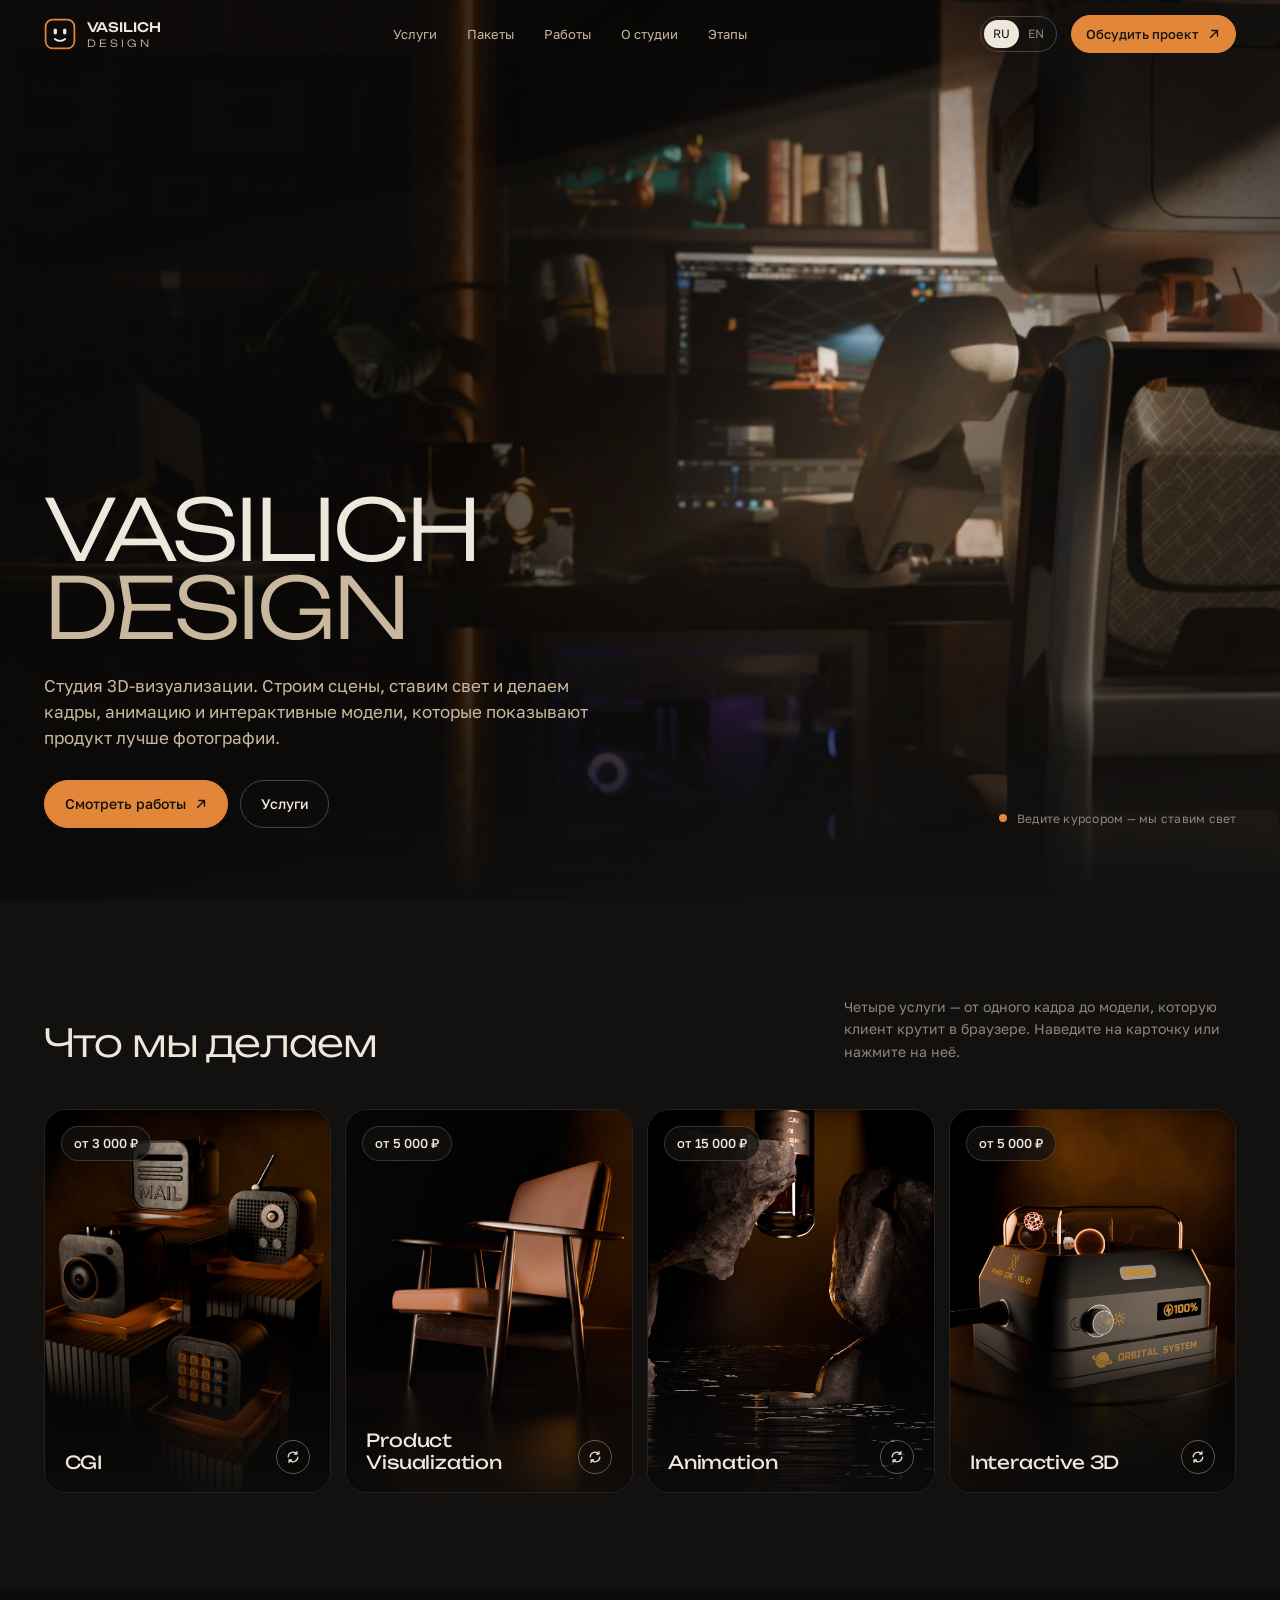
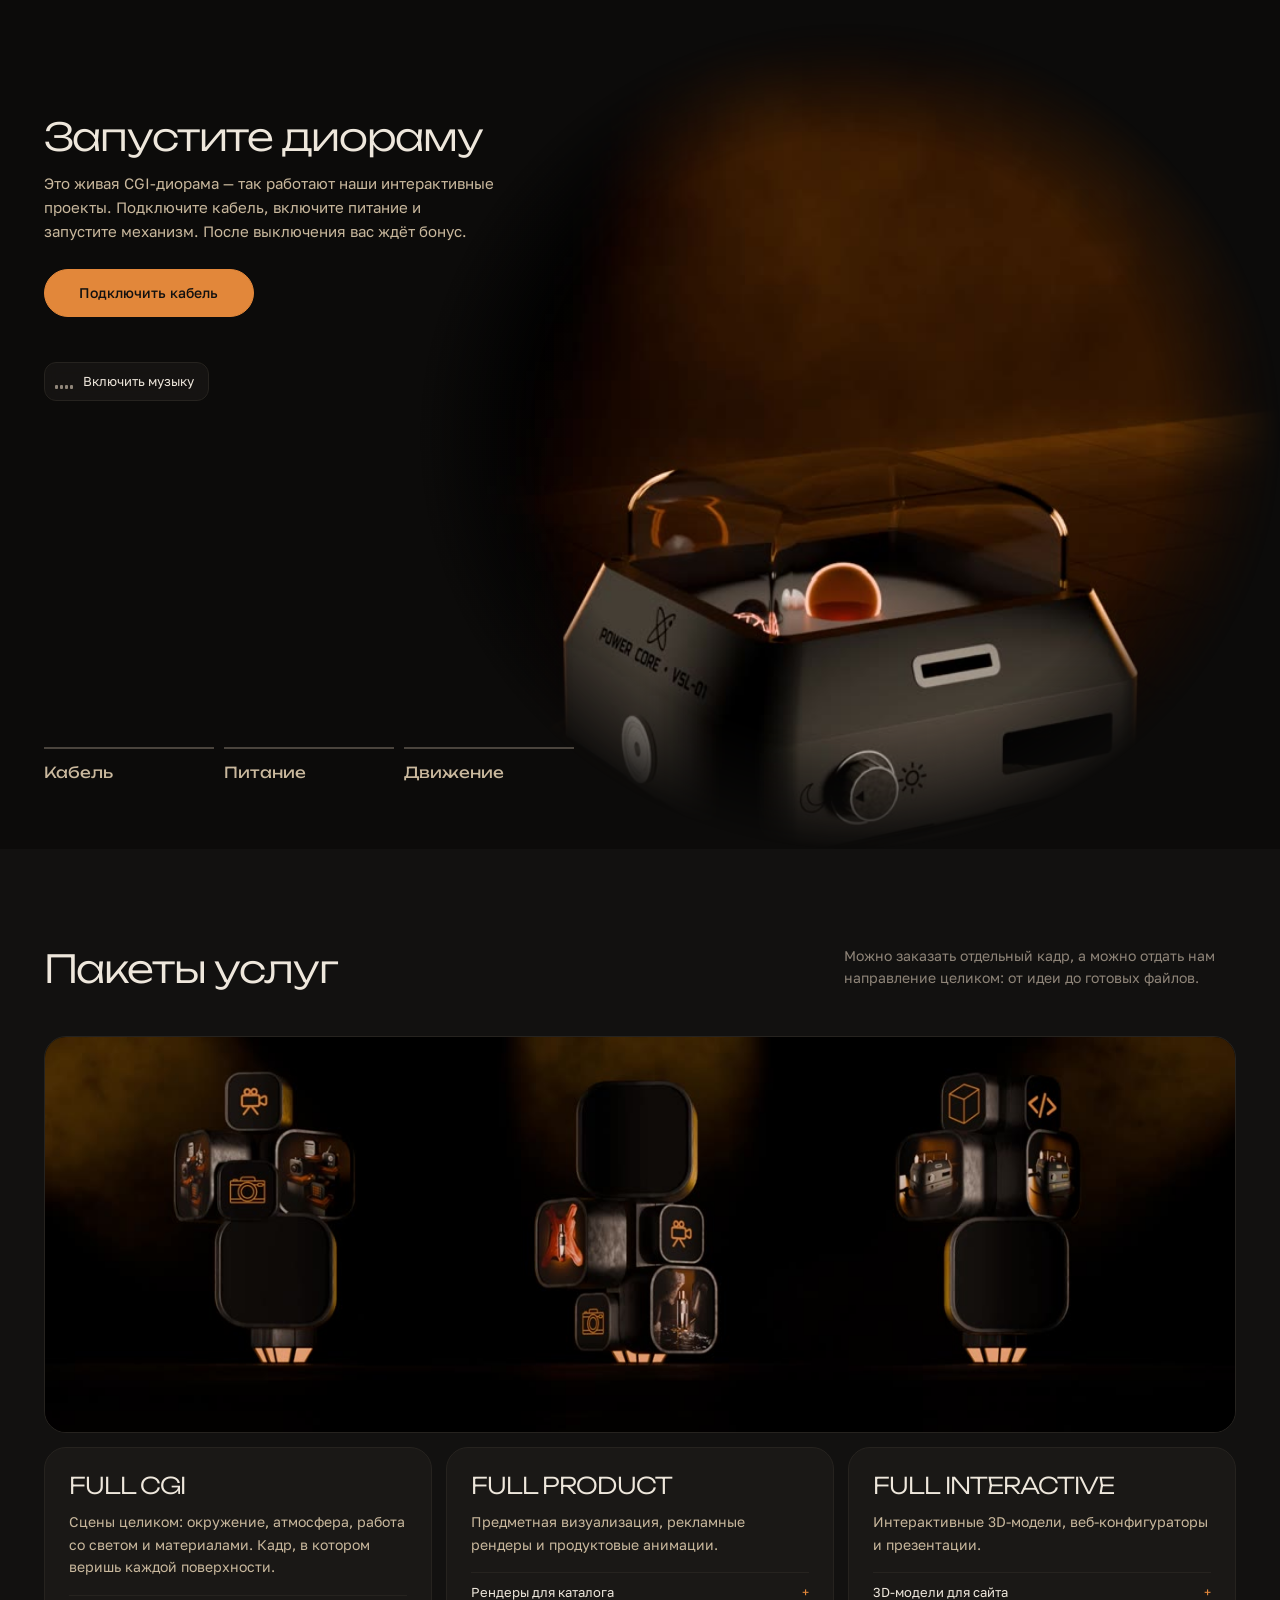
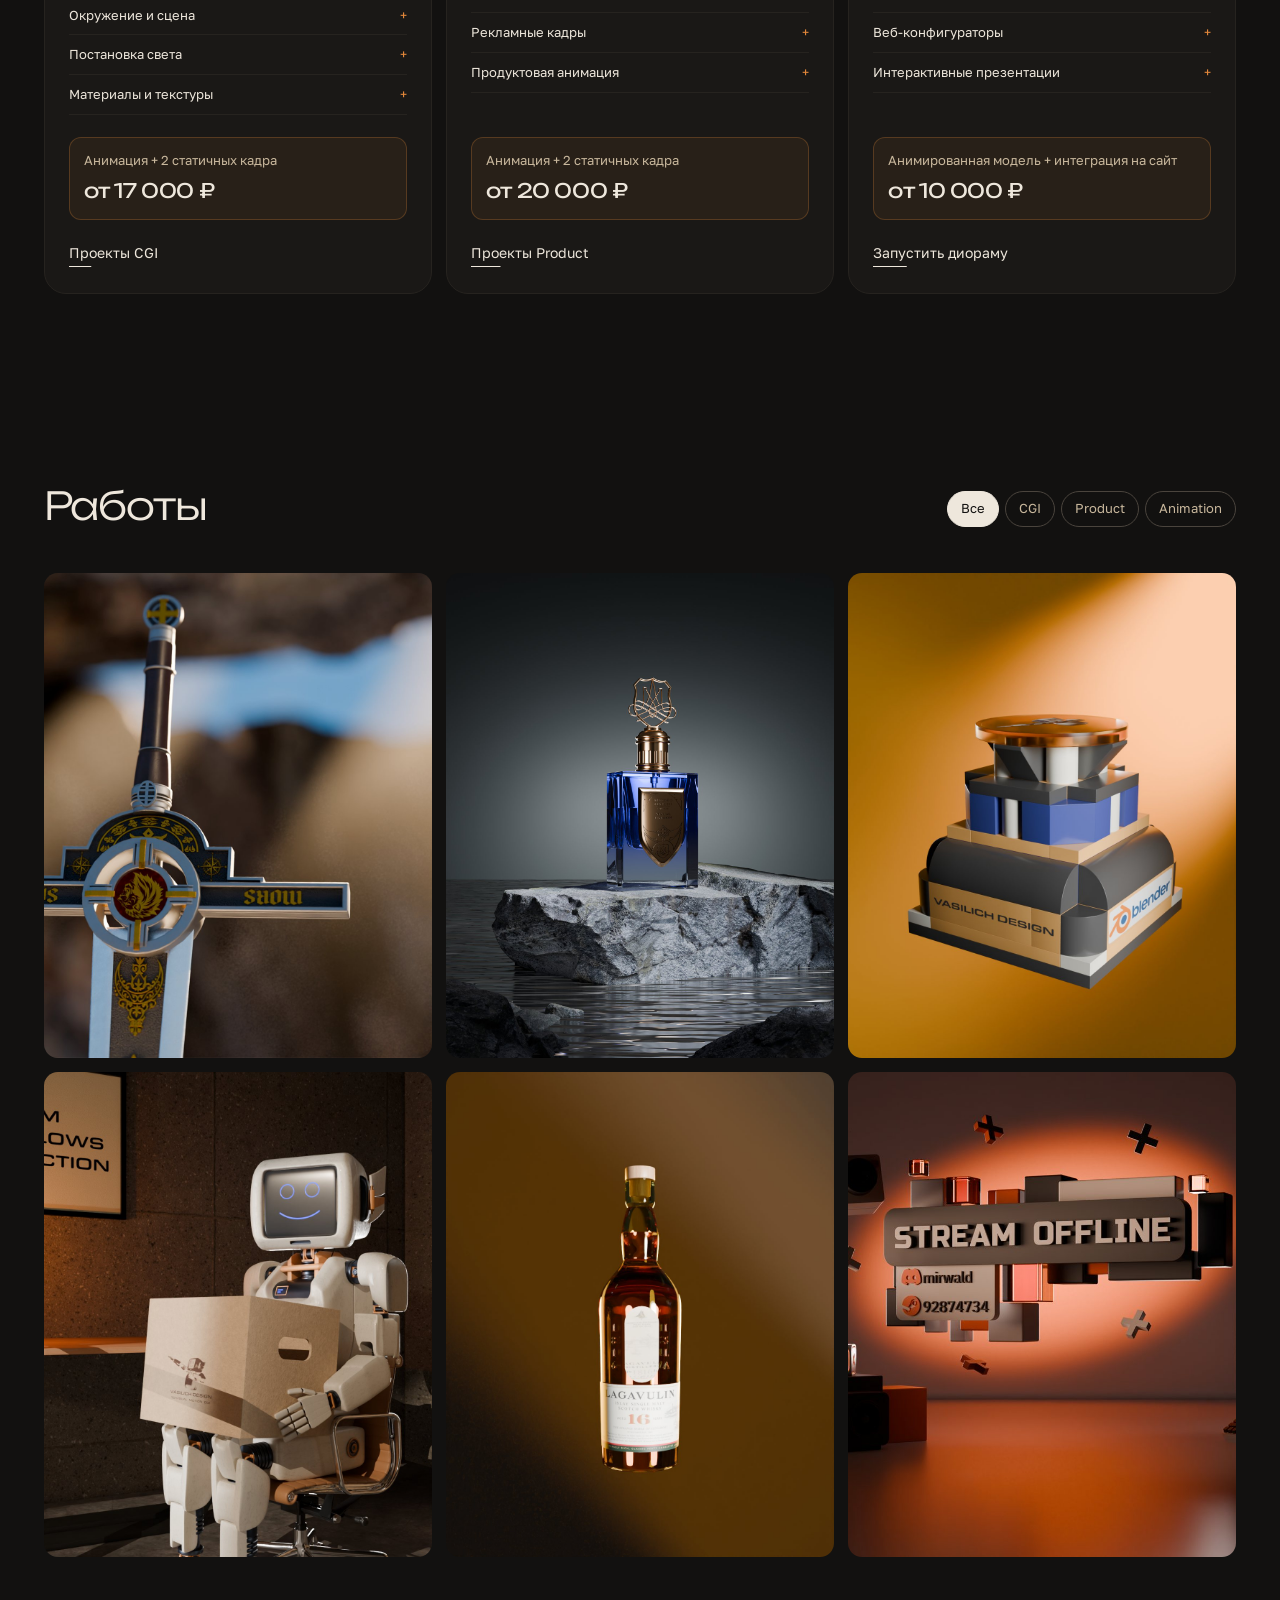
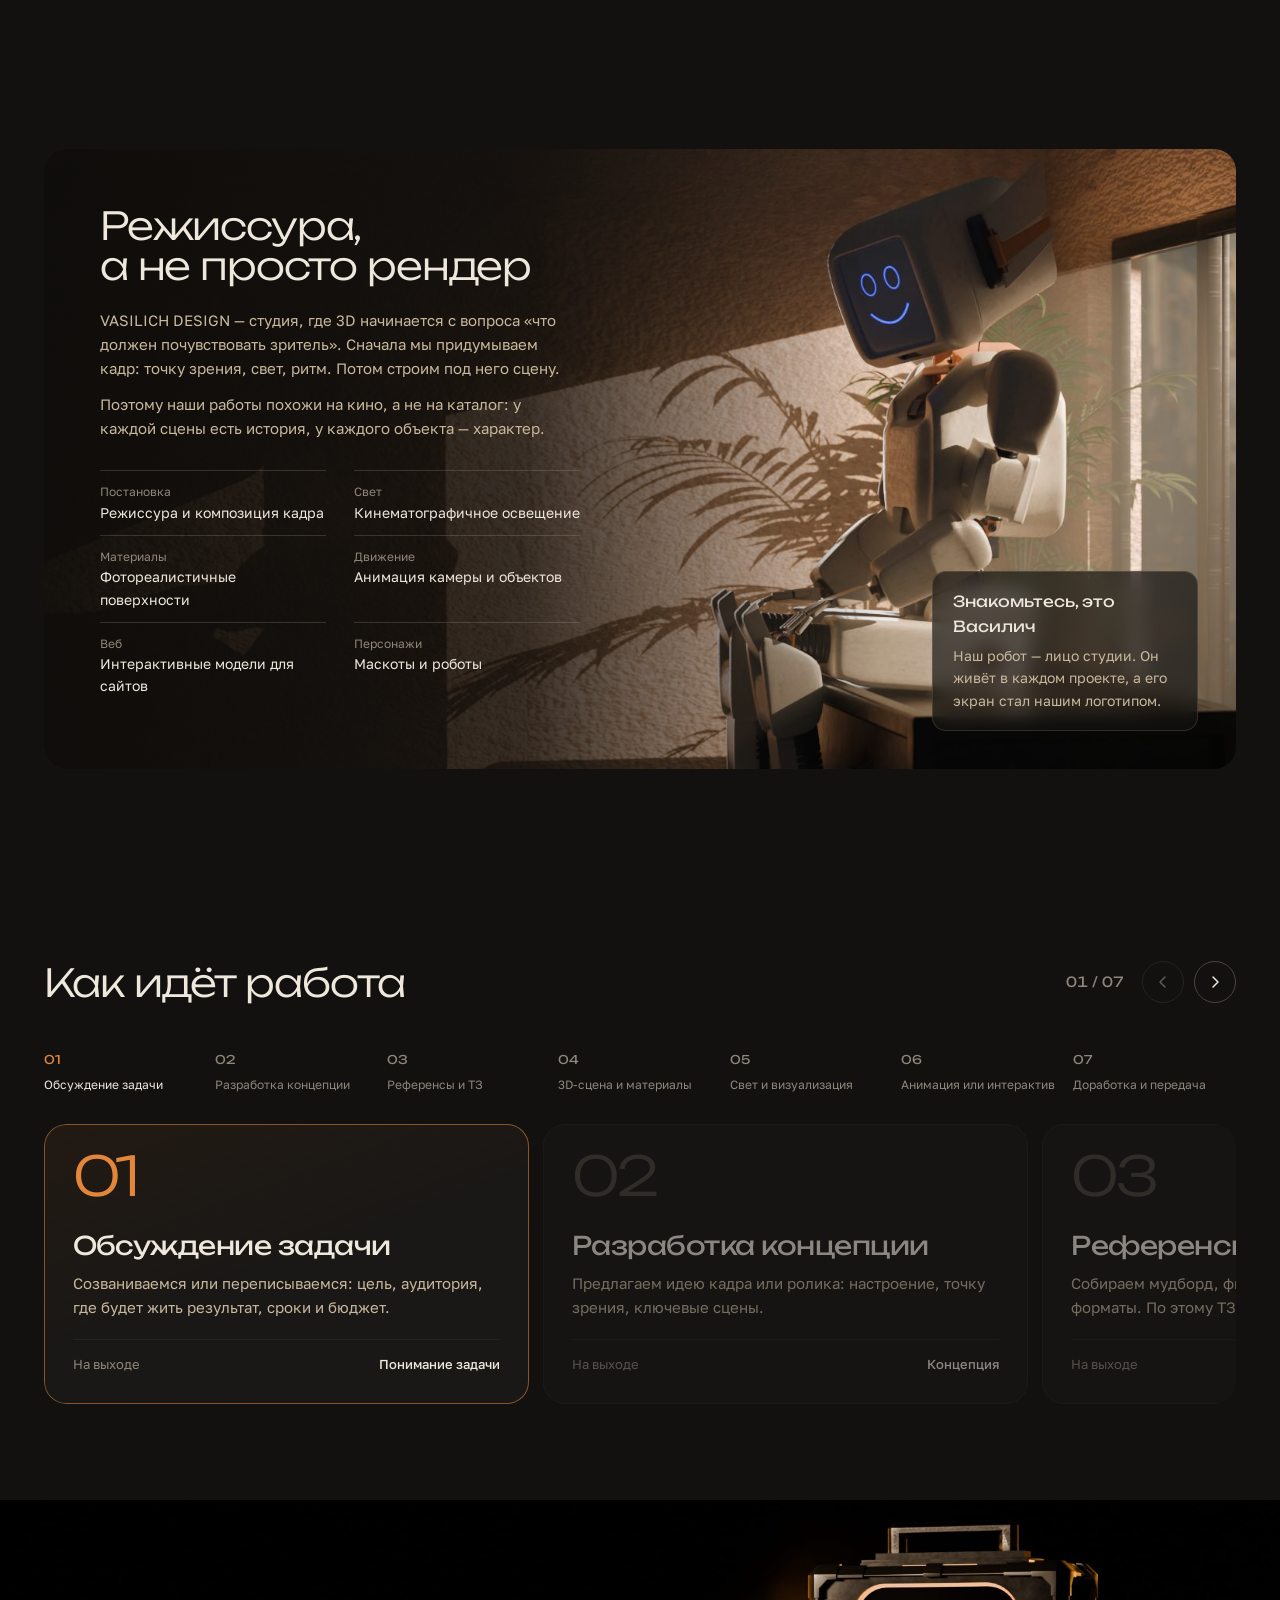
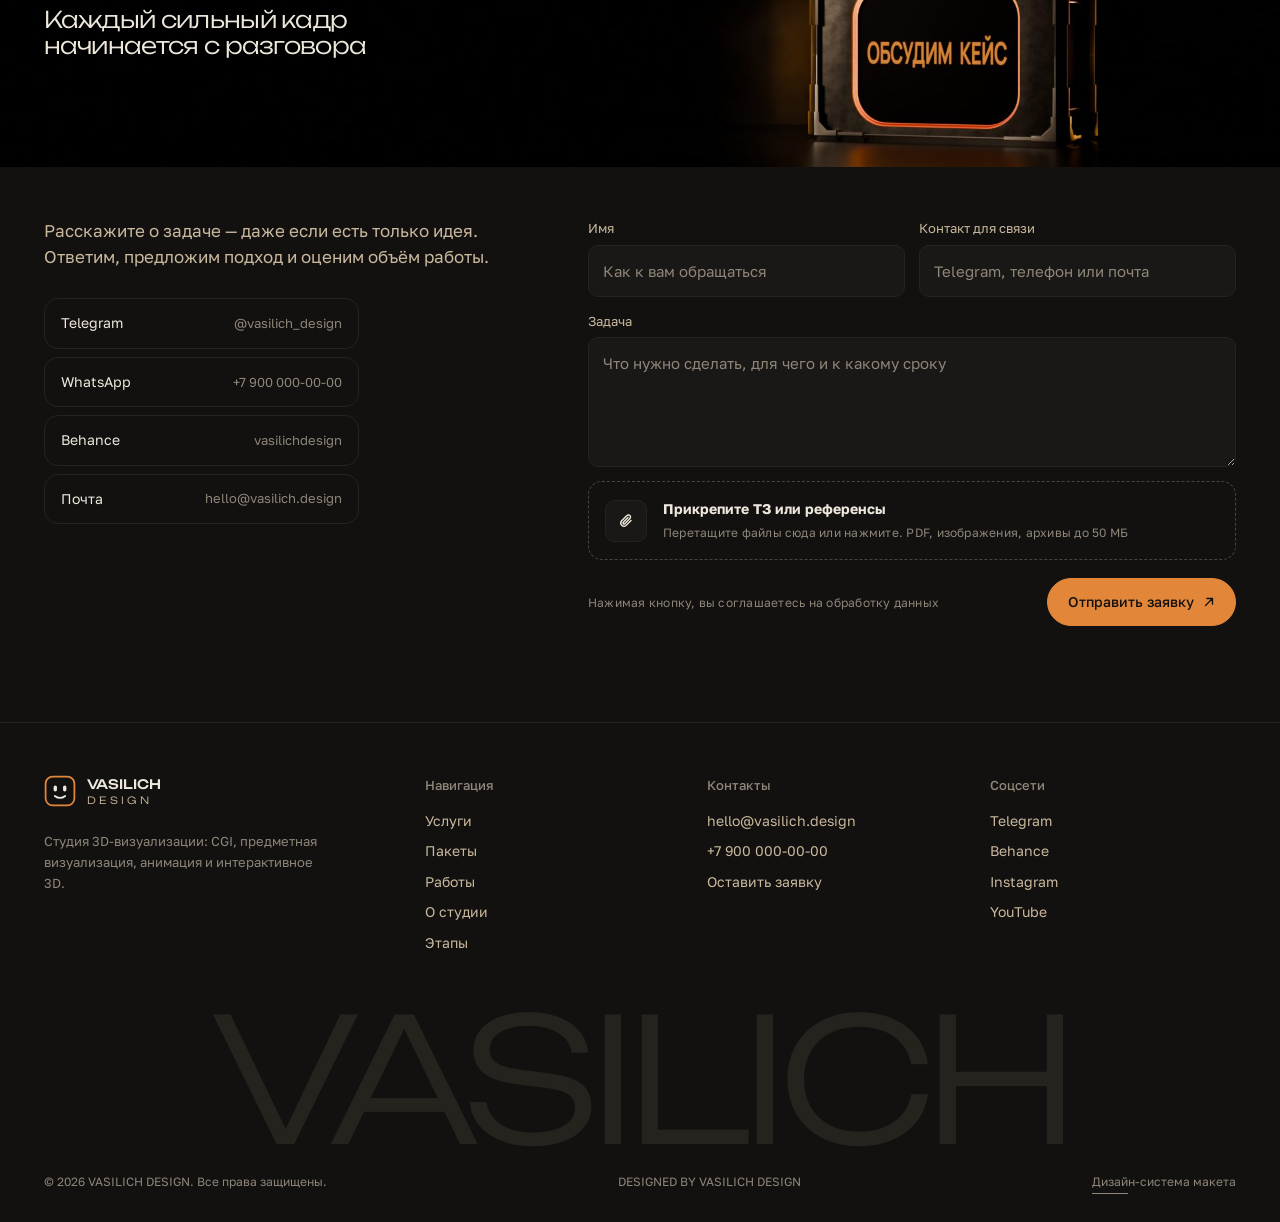
==== commit 63d95776: "Диорама: цикл 91–360, выключение и отсоединение по кнопке; новая анимация в пакетах" ====
--- a/site/index.html
+++ b/site/index.html
@@ -109,6 +109,7 @@
     <video class="dio__v is-on" data-seg="1-connect" muted playsinline preload="auto"></video>
     <video class="dio__v" data-seg="2-power" muted playsinline preload="auto"></video>
     <video class="dio__v" data-seg="3-loop" muted playsinline preload="metadata" loop></video>
+    <video class="dio__v" data-seg="3-stop" muted playsinline preload="metadata"></video>
     <video class="dio__v" data-seg="4-off" muted playsinline preload="metadata"></video>
     <video class="dio__v" data-seg="5-disconnect" muted playsinline preload="metadata"></video>
   </div>
@@ -118,7 +119,7 @@
       <p data-i18n="cubeLead">Это живая CGI-диорама — так работают наши интерактивные проекты. Подключите кабель, включите питание и запустите механизм. После выключения вас ждёт бонус.</p>
       <div class="dio__ctl">
         <button class="btn dio__btn" id="dioBtn" type="button"><span id="dioLbl" data-i18n="dConnect">Подключить кабель</span></button>
-        <p class="dio__timer" id="dioTimer" aria-live="polite"><span data-i18n="dTimer">До завершения цикла:</span> <b id="dioSec">8</b> <span data-i18n="dSec">сек.</span></p>
+        <p class="dio__timer" id="dioTimer" aria-live="polite"><span data-i18n="dTimer">До завершения цикла:</span> <b id="dioSec">9</b> <span data-i18n="dSec">сек.</span></p>
       </div>
       <button class="music-btn" id="musicBtn" type="button" aria-pressed="false"><span class="music-btn__eq" aria-hidden="true"><i></i><i></i><i></i><i></i></span><span id="musicLbl" data-i18n="musicOn">Включить музыку</span></button>
     </div>
@@ -143,7 +144,7 @@
       <h2 class="h1" data-i18n="dirTitle">Пакеты услуг</h2>
       <p data-i18n="dirLead">Можно заказать отдельный кадр, а можно отдать нам направление целиком: от идеи до готовых файлов.</p>
     </div>
-    <div class="packs__film rv"><video src="assets/packs.mp4" poster="assets/packs.jpg" muted loop playsinline autoplay></video></div>
+    <div class="packs__film rv"><video src="assets/packs.mp4?v=2" poster="assets/packs.jpg?v=2" muted loop playsinline autoplay></video></div>
     <div class="packs__grid">
       <article class="pack rv">
         <div class="pack__name">FULL CGI</div>
@@ -292,7 +293,7 @@
  s4:'Models people rotate, open and configure right in the browser — on a website, in a pitch or at a trade show.',s4a:'Web configurators',s4b:'3D on websites',s4c:'Interactive presentations',
  cubeLoad:'Loading the model…',cubeTitle:'Start the diorama',cubeLead:'This is a live CGI diorama — this is how our interactive projects work. Connect the cable, power it on and start the mechanism. A bonus waits after you switch it off.',
  fwd:'Forward',back:'Back',touchHint:'Tap right — forward, left — back',st1:'Cable',st2:'Power',st3:'Motion',light:'Light',lightOn:'on',lightOff:'off',p1:'from 3,000 ₽',p2:'from 5,000 ₽',p3:'from 15,000 ₽',p4:'from 5,000 ₽',
- offer:'The diorama is off — thanks for running it. Here is 10% off your first project: add the promo code to your request.',offerBtn:'Claim the discount',promoL:'Promo code:',promoCopy:'copy',promoOk:'copied',dConnect:'Connect the cable',dConnecting:'Connecting the cable…',dPower:'Power on',dPowering:'Powering on…',dRun:'Start motion',dStop:'Stop motion',dStopping:'Finishing the cycle…',dOff:'Powering off…',dDisc:'Disconnecting the cable…',dLoad:'Loading…',dTimer:'Until the cycle ends:',dSec:'s',musicOn:'Turn music on',musicOff:'Turn music off',
+ offer:'The diorama is off — thanks for running it. Here is 10% off your first project: add the promo code to your request.',offerBtn:'Claim the discount',promoL:'Promo code:',promoCopy:'copy',promoOk:'copied',dConnect:'Connect the cable',dConnecting:'Connecting the cable…',dPower:'Power on',dPowering:'Powering on…',dRun:'Start motion',dStop:'Stop motion',dStopping:'Finishing the cycle…',dOff:'Powering off…',dDisc:'Disconnecting the cable…',dPowerOff:'Power off',dUnplug:'Disconnect the cable',dLoad:'Loading…',dTimer:'Until the cycle ends:',dSec:'s',musicOn:'Turn music on',musicOff:'Turn music off',
  dirTitle:'Service packages',dirLead:'Order a single still, or hand us the whole direction: from the idea to the final files.',dirLbl:'Direction',
  d1:'Complete scenes: environment, atmosphere, light and materials. A frame where every surface is believable.',t1:'Environment and scene',t2:'Lighting',t3:'Materials and textures',d1l:'CGI projects',
  d2:'Product visualization, advertising renders and product animation.',t4:'Catalog renders',t5:'Advertising stills',t6:'Product animation',d2l:'Product projects',
@@ -308,7 +309,7 @@
  ftrAbout:'3D visualization studio: CGI, product visualization, animation and interactive 3D.',ftrNav:'Navigation',ftrReq:'Send a request',ftrSoc:'Social',copy:'© 2026 VASILICH DESIGN. All rights reserved.',specLink:'Design system',
  pTask:'Task',pRes:'Result',pDir:'Direction',pFmt:'Format',pNext:'Next project'
 };
-const RU={out:'На выходе',lightOn:'вкл',lightOff:'выкл',promoOk:'скопировано',dConnecting:'Подключаем кабель…',dPower:'Включить питание',dPowering:'Включаем питание…',dRun:'Запустить движение',dStop:'Остановить движение',dStopping:'Дожидаемся конца цикла…',dOff:'Выключаем питание…',dDisc:'Отсоединяем кабель…',dLoad:'Загружаем…',musicOff:'Выключить музыку'};let LANG='ru';
+const RU={out:'На выходе',lightOn:'вкл',lightOff:'выкл',promoOk:'скопировано',dConnecting:'Подключаем кабель…',dPower:'Включить питание',dPowering:'Включаем питание…',dRun:'Запустить движение',dStop:'Остановить движение',dStopping:'Дожидаемся конца цикла…',dOff:'Выключаем питание…',dDisc:'Отсоединяем кабель…',dPowerOff:'Выключить питание',dUnplug:'Отсоединить кабель',dLoad:'Загружаем…',musicOff:'Выключить музыку'};let LANG='ru';
 document.querySelectorAll('[data-i18n]').forEach(el=>{RU[el.dataset.i18n]??=el.innerHTML});
 document.querySelectorAll('[data-i18n-ph]').forEach(el=>{RU[el.dataset.i18nPh]??=el.placeholder});
 const t=k=>(LANG==='en'?EN:RU)[k]??RU[k]??k;window.vdT=t;
@@ -469,11 +470,12 @@
 <script>
 /* ================= interactive diorama: video segments driven by a state machine =================
    The render (450 frames, 30 fps) is cut into five clips along the TZ timeline:
-   1-connect 0–2 s · 2-power 2–3 s · 3-loop 3–11 s (8 s, repeats) · 4-off 11–12 s · 5-disconnect 12–15 s.
+   1-connect frames 1–60 · 2-power 61–90 · 3-loop 91–360 (9 s, repeats) · 3-stop 361–390 (rotation settles)
+   · 4-off 391–405 · 5-disconnect 406–450. Power-off and disconnect each wait for the visitor's click.
    Desktop uses the square render, phones the vertical one. A clip is shown only once its first frame is
    decoded, so the previous clip's last frame stays on screen and there are no black frames. */
 (()=>{
-  const DIO={base:'assets/diorama/',square:'sq',vertical:'v',mobile:'(max-width:860px)'};
+  const DIO={base:'assets/diorama/',square:'sq',vertical:'v',mobile:'(max-width:860px)',ver:'2'};
   const stage=document.getElementById('dioStage'),btn=document.getElementById('dioBtn'),lbl=document.getElementById('dioLbl'),
         timer=document.getElementById('dioTimer'),sec=document.getElementById('dioSec'),offer=document.getElementById('offer'),
         promo=document.getElementById('promoCode'),segs=[...document.querySelectorAll('#cube .seg button')];
@@ -481,7 +483,7 @@
   const mq=matchMedia(DIO.mobile);let set='';
   function setSources(){
     const want=mq.matches?DIO.vertical:DIO.square;if(want===set)return;set=want;
-    Object.entries(V).forEach(([k,v])=>{v.src=DIO.base+want+'/'+k+'.mp4'});
+    Object.entries(V).forEach(([k,v])=>{v.src=DIO.base+want+'/'+k+'.mp4?v='+DIO.ver});
     V['1-connect'].poster=DIO.base+want+'/0.jpg';V['1-connect'].load();
   }
   setSources();
@@ -512,7 +514,8 @@
   const warm=(...keys)=>keys.forEach(k=>{if(V[k].preload!=='auto'){V[k].preload='auto';V[k].load()}});
 
   // ---- state machine
-  // IDLE → CONNECTING → CABLE_CONNECTED → POWERING_ON → READY → ACTIVE_LOOP → WAITING_FOR_LOOP_END → POWERING_OFF → DISCONNECTING → IDLE
+  // IDLE → CONNECTING → CABLE_CONNECTED → POWERING_ON → READY → ACTIVE_LOOP → WAITING_FOR_LOOP_END → SETTLING
+  //   → STOPPED (button: power off) → POWERING_OFF → POWERED_OFF (button: disconnect) → DISCONNECTING → IDLE
   let state='IDLE',raf=0;
   async function step(){
     if(btn.disabled)return;
@@ -524,7 +527,7 @@
       }else if(state==='CABLE_CONNECTED'){
         state='POWERING_ON';label('dPowering',1);
         const v=await run('2-power');track(v,1);await ended(v);
-        state='READY';prog(1,1);label('dRun');warm('4-off','5-disconnect');
+        state='READY';prog(1,1);label('dRun');warm('3-stop','4-off','5-disconnect');
       }else if(state==='READY'){
         const v=V['3-loop'];v.loop=true;
         state='ACTIVE_LOOP';label('dStop');
@@ -533,11 +536,17 @@
         // stop at the end of the current 8 s cycle: no jump, no rewind
         const v=V['3-loop'];v.loop=false;
         state='WAITING_FOR_LOOP_END';label('dStopping',1);timer.classList.add('is-on');
-        const tick=()=>{if(state!=='WAITING_FOR_LOOP_END')return;sec.textContent=Math.max(0,Math.ceil((v.duration||8)-v.currentTime-.05));requestAnimationFrame(tick)};tick();
+        const tick=()=>{if(state!=='WAITING_FOR_LOOP_END')return;sec.textContent=Math.max(0,Math.ceil((v.duration||9)-v.currentTime-.05));requestAnimationFrame(tick)};tick();
         await ended(v);
-        timer.classList.remove('is-on');prog(2,0);
+        timer.classList.remove('is-on');
+        state='SETTLING';
+        const st=await run('3-stop');track(st,2,false,true);await ended(st);
+        state='STOPPED';prog(2,0);label('dPowerOff');
+      }else if(state==='STOPPED'){
         state='POWERING_OFF';label('dOff',1);
         const off=await run('4-off');track(off,1,false,true);await ended(off);
+        state='POWERED_OFF';prog(1,0);label('dUnplug');
+      }else if(state==='POWERED_OFF'){
         state='DISCONNECTING';label('dDisc',1);
         const dc=await run('5-disconnect');track(dc,0,false,true);await ended(dc);
         state='IDLE';segs.forEach((_,i)=>prog(i,0));label('dConnect');
@@ -546,7 +555,7 @@
     }catch(e){
       // a clip failed to load or play: return to the last stable state instead of hanging
       console.warn('diorama',e);timer.classList.remove('is-on');
-      const back={CONNECTING:['IDLE','dConnect'],POWERING_ON:['CABLE_CONNECTED','dPower'],ACTIVE_LOOP:['READY','dRun']}[state]||['IDLE','dConnect'];
+      const back={CONNECTING:['IDLE','dConnect'],POWERING_ON:['CABLE_CONNECTED','dPower'],ACTIVE_LOOP:['READY','dRun'],SETTLING:['STOPPED','dPowerOff'],POWERING_OFF:['STOPPED','dPowerOff'],DISCONNECTING:['POWERED_OFF','dUnplug']}[state]||['IDLE','dConnect'];
       state=back[0];label(back[1]);
     }
   }
@@ -559,7 +568,7 @@
   btn.addEventListener('click',step);
   // pause the clip while the block is off screen; resume where it was
   new IntersectionObserver(es=>{const v=stage.querySelector('video.is-on');if(!v)return;
-    if(es[0].isIntersecting){if(state!=='IDLE'&&state!=='CABLE_CONNECTED'&&state!=='READY'&&!v.ended)v.play().catch(()=>{})}else v.pause()}).observe(stage);
+    if(es[0].isIntersecting){if(!['IDLE','CABLE_CONNECTED','READY','STOPPED','POWERED_OFF'].includes(state)&&!v.ended)v.play().catch(()=>{})}else v.pause()}).observe(stage);
 
   // promo code copy
   promo.addEventListener('click',async()=>{
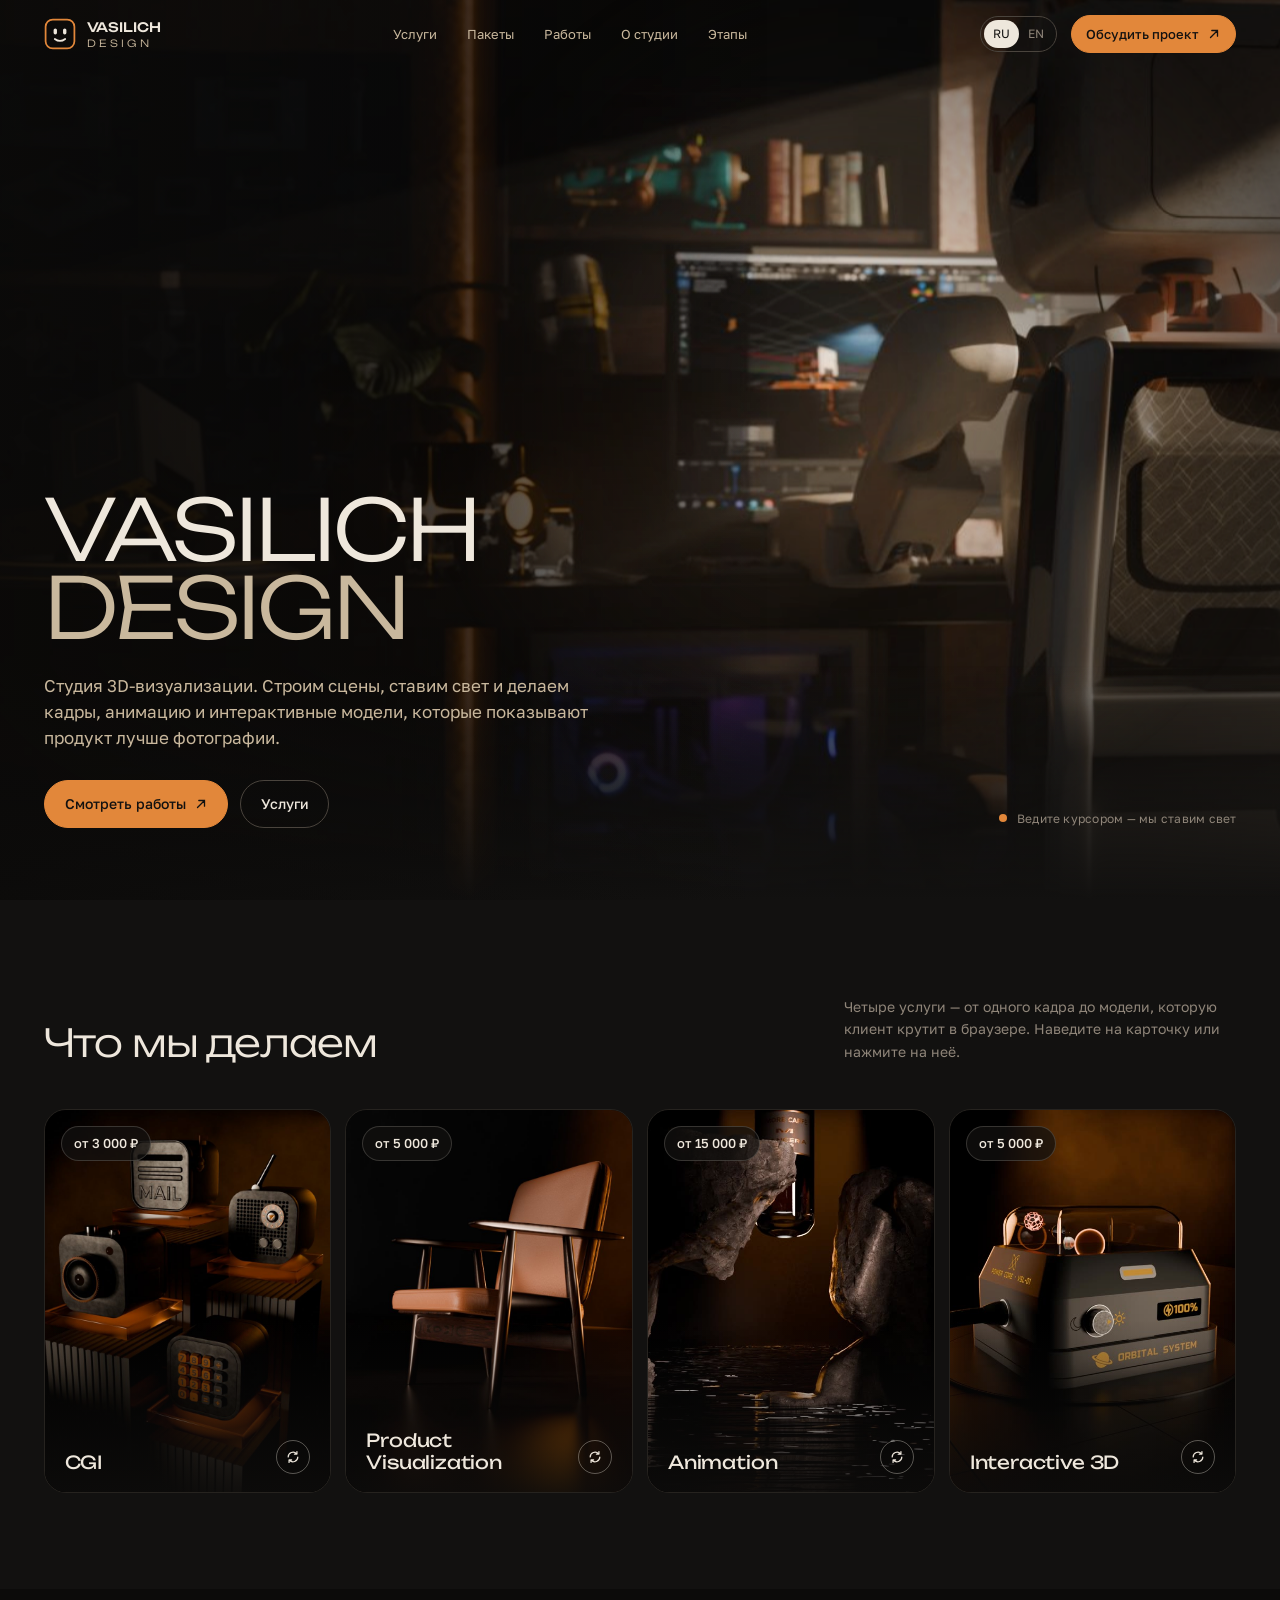
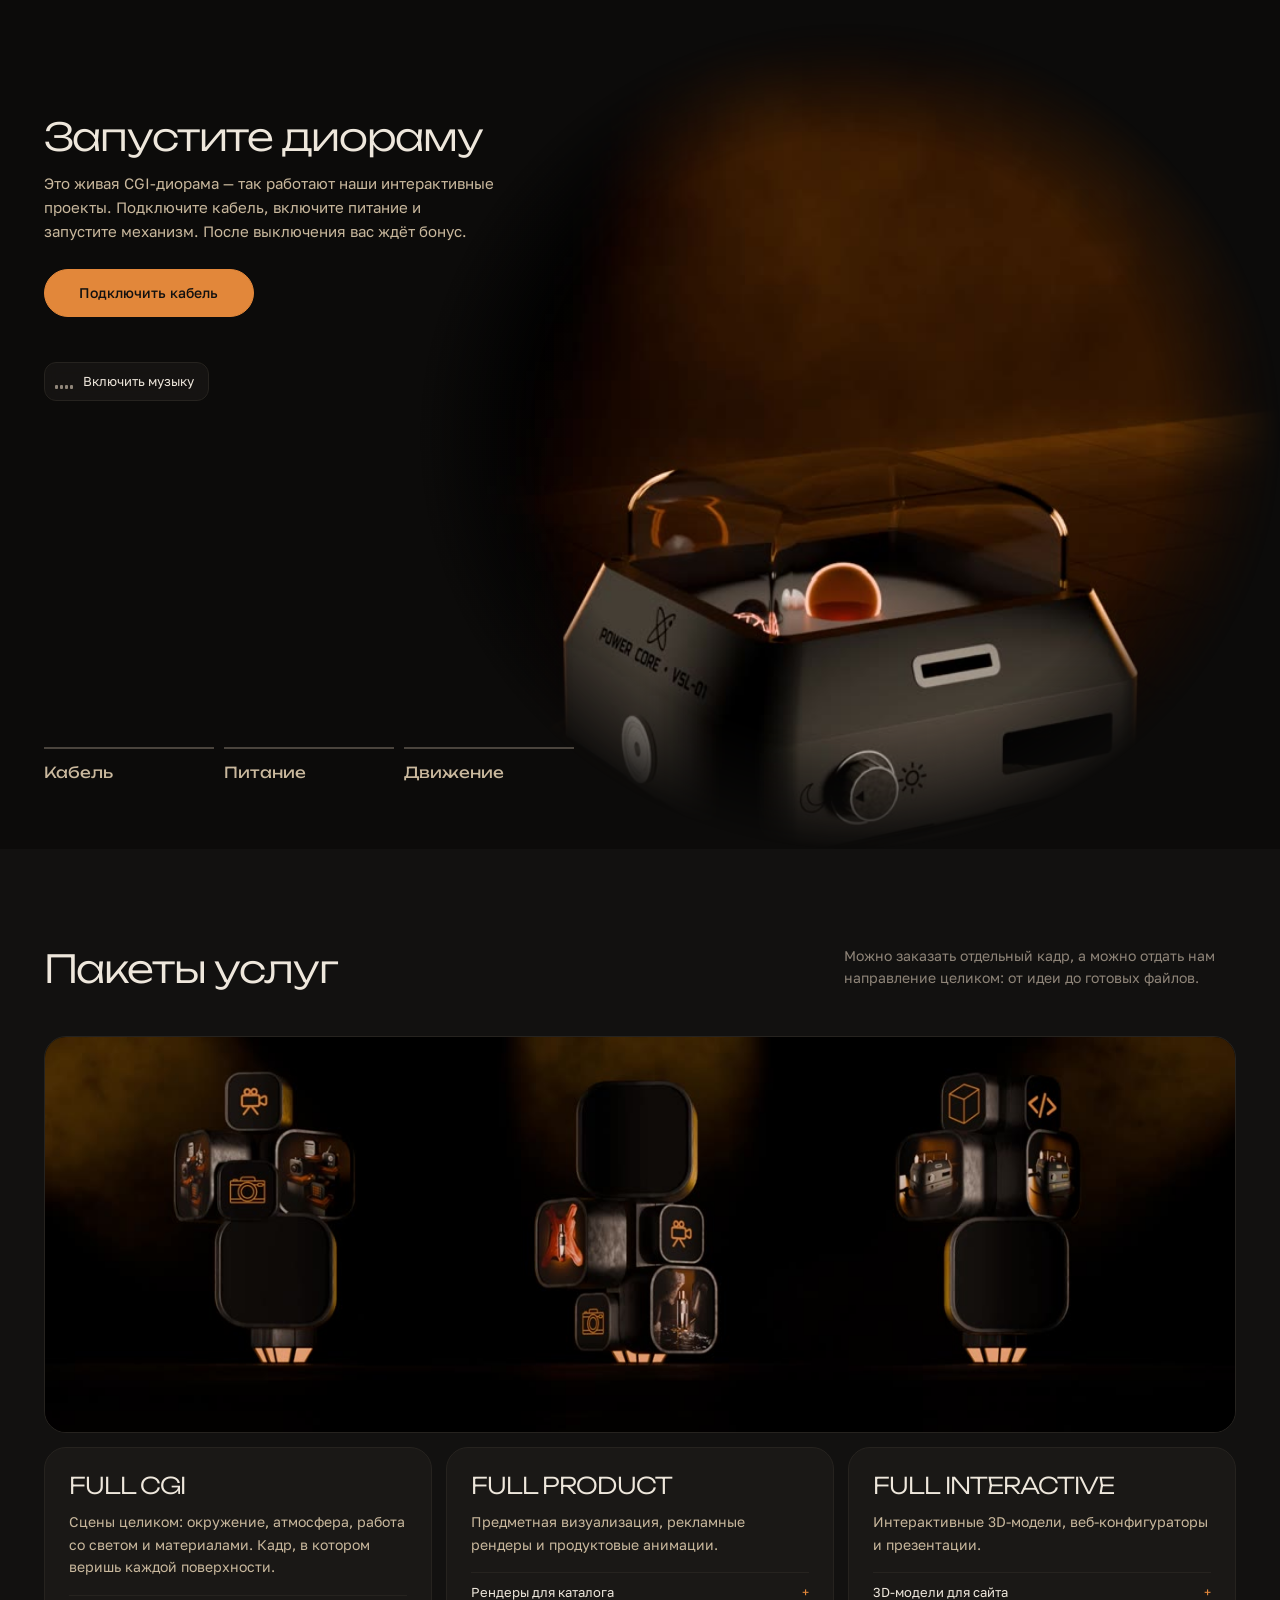
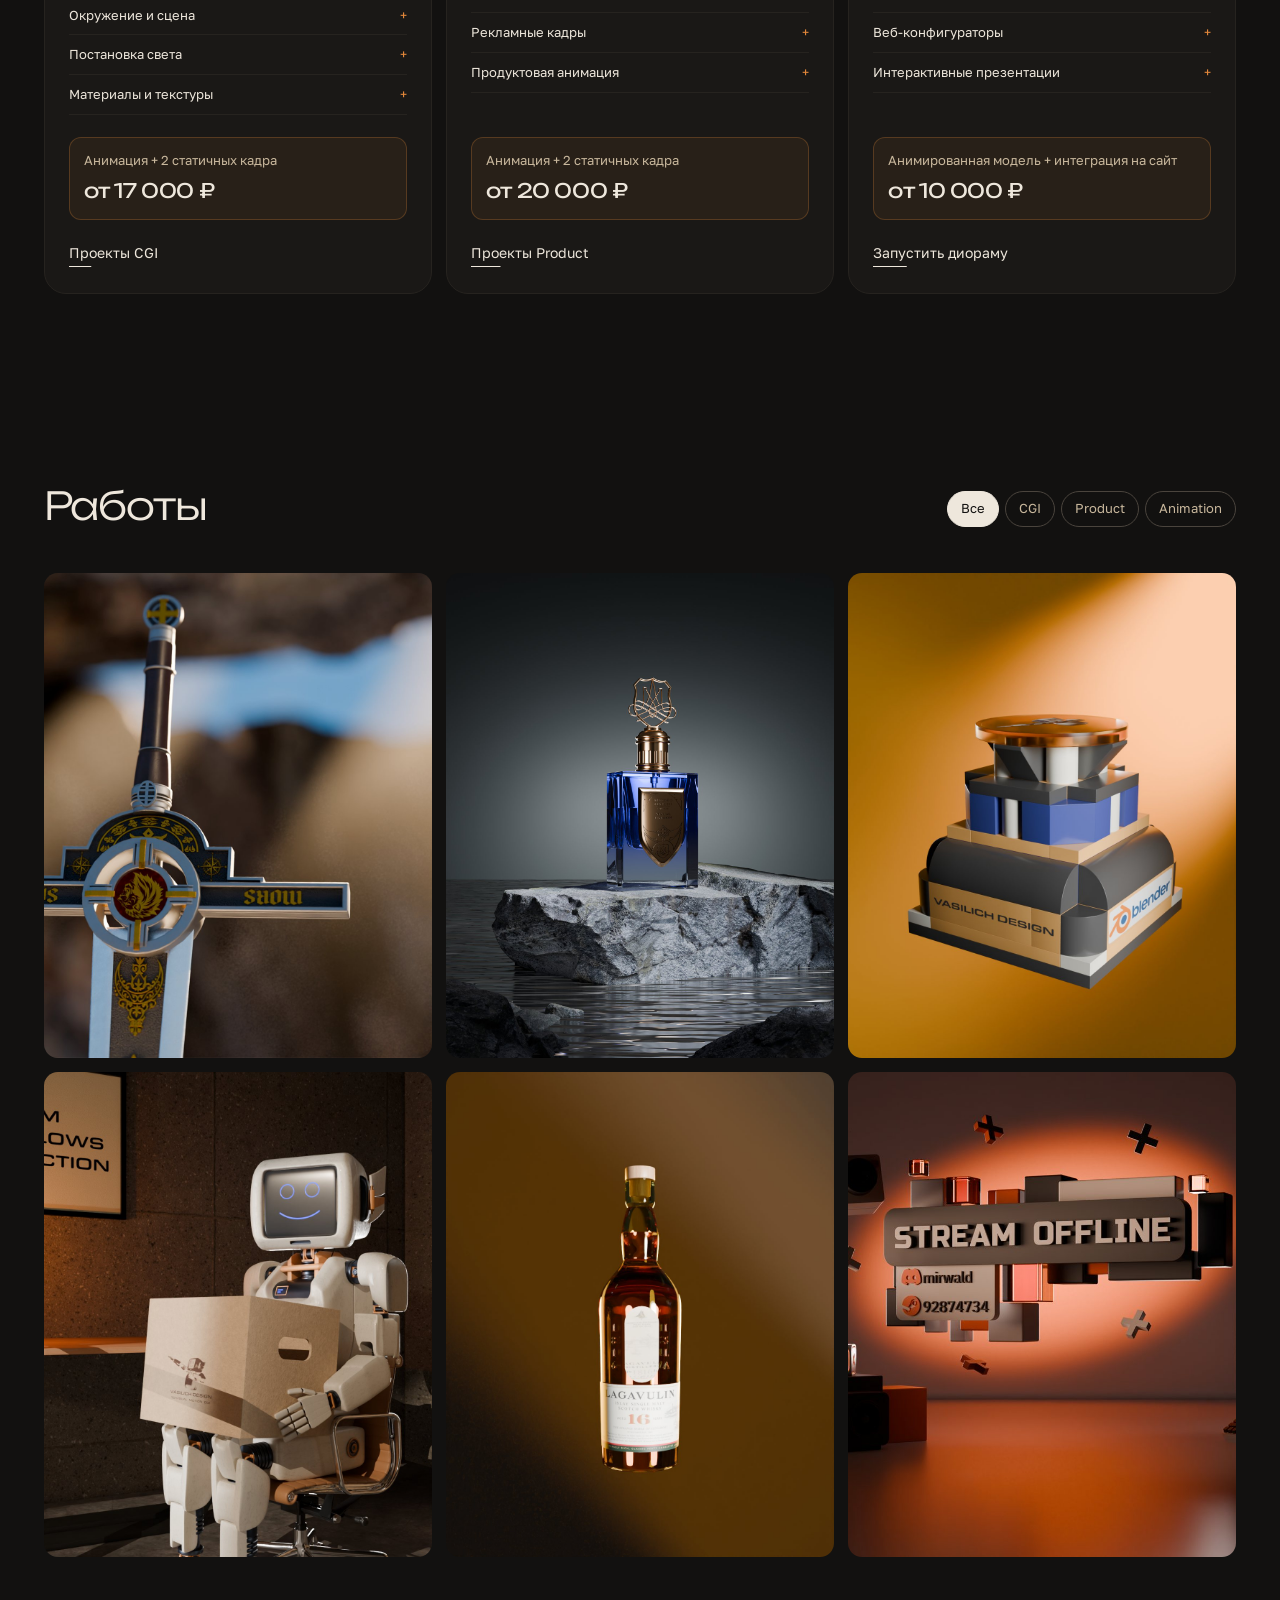
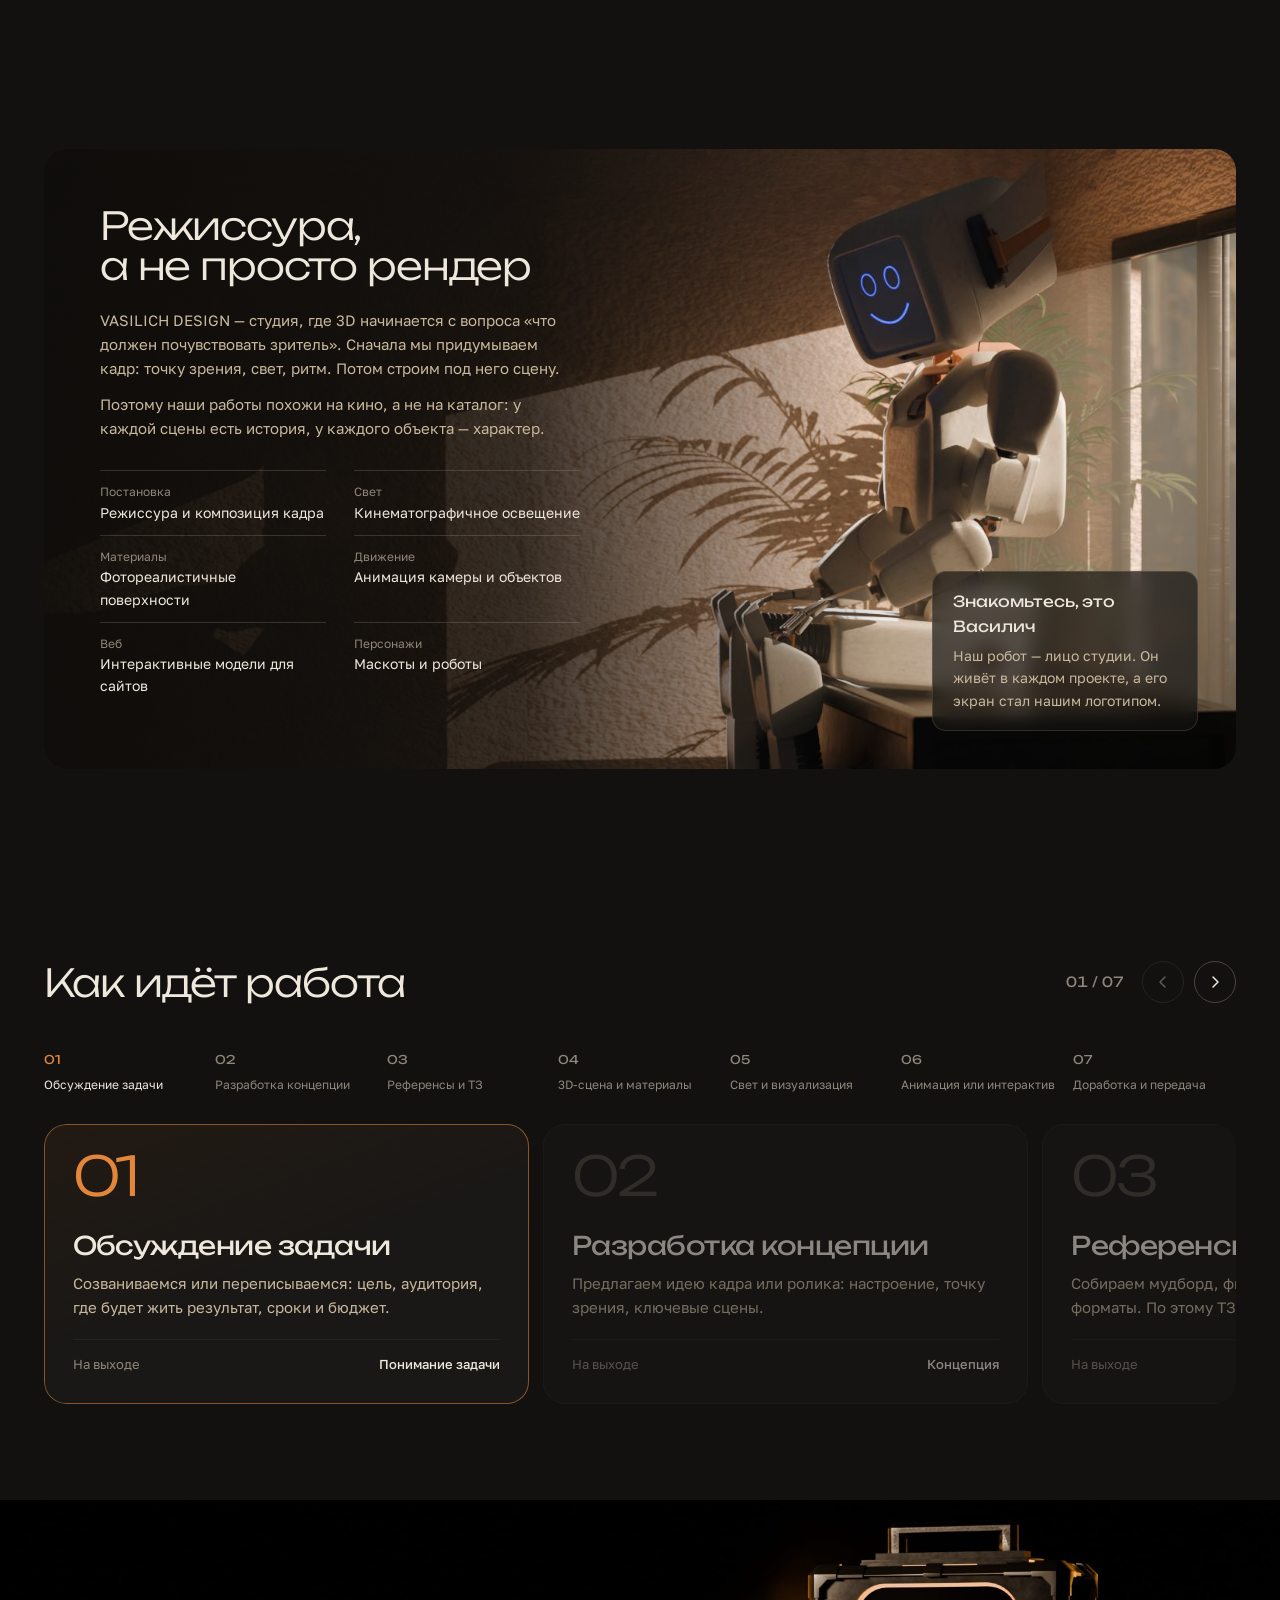
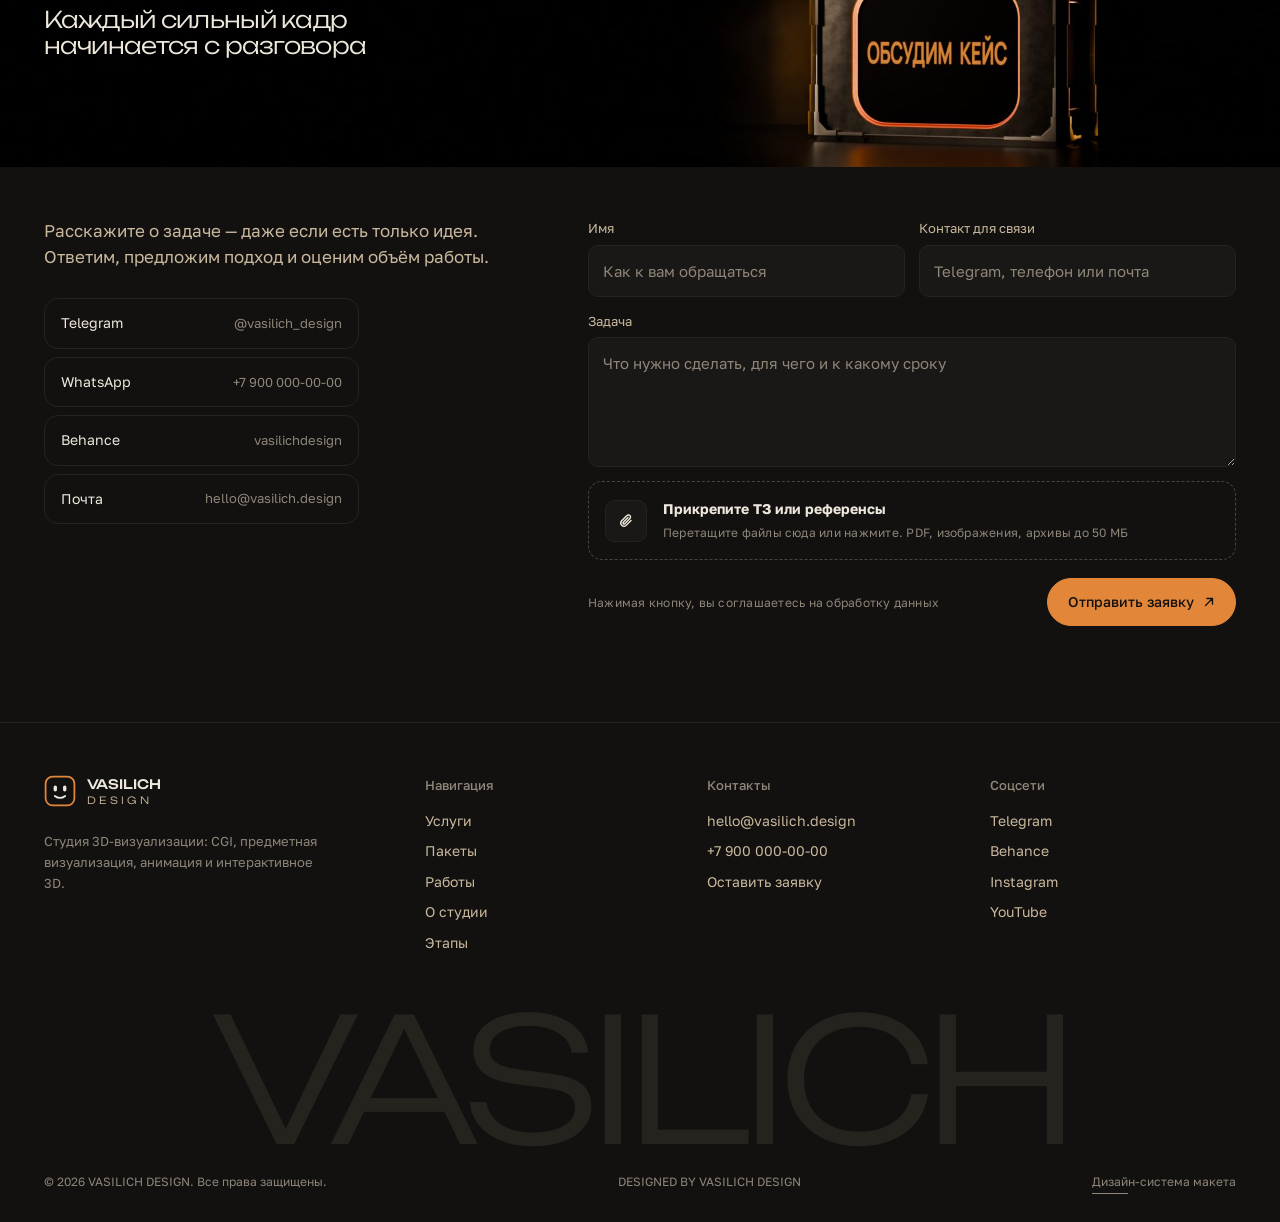
==== commit 5853bcbc: "Диорама: стоп на 360 кадре, выключение 361–390, отсоединение 391–450" ====
--- a/site/index.html
+++ b/site/index.html
@@ -109,7 +109,6 @@
     <video class="dio__v is-on" data-seg="1-connect" muted playsinline preload="auto"></video>
     <video class="dio__v" data-seg="2-power" muted playsinline preload="auto"></video>
     <video class="dio__v" data-seg="3-loop" muted playsinline preload="metadata" loop></video>
-    <video class="dio__v" data-seg="3-stop" muted playsinline preload="metadata"></video>
     <video class="dio__v" data-seg="4-off" muted playsinline preload="metadata"></video>
     <video class="dio__v" data-seg="5-disconnect" muted playsinline preload="metadata"></video>
   </div>
@@ -470,12 +469,12 @@
 <script>
 /* ================= interactive diorama: video segments driven by a state machine =================
    The render (450 frames, 30 fps) is cut into five clips along the TZ timeline:
-   1-connect frames 1–60 · 2-power 61–90 · 3-loop 91–360 (9 s, repeats) · 3-stop 361–390 (rotation settles)
-   · 4-off 391–405 · 5-disconnect 406–450. Power-off and disconnect each wait for the visitor's click.
+   1-connect frames 1–60 · 2-power 61–90 · 3-loop 91–360 (9 s, repeats) · 4-off 361–390 · 5-disconnect 391–450.
+   Stopping finishes the current cycle and holds on frame 360; power-off and disconnect each wait for the visitor's click.
    Desktop uses the square render, phones the vertical one. A clip is shown only once its first frame is
    decoded, so the previous clip's last frame stays on screen and there are no black frames. */
 (()=>{
-  const DIO={base:'assets/diorama/',square:'sq',vertical:'v',mobile:'(max-width:860px)',ver:'2'};
+  const DIO={base:'assets/diorama/',square:'sq',vertical:'v',mobile:'(max-width:860px)',ver:'3'};
   const stage=document.getElementById('dioStage'),btn=document.getElementById('dioBtn'),lbl=document.getElementById('dioLbl'),
         timer=document.getElementById('dioTimer'),sec=document.getElementById('dioSec'),offer=document.getElementById('offer'),
         promo=document.getElementById('promoCode'),segs=[...document.querySelectorAll('#cube .seg button')];
@@ -514,7 +513,7 @@
   const warm=(...keys)=>keys.forEach(k=>{if(V[k].preload!=='auto'){V[k].preload='auto';V[k].load()}});
 
   // ---- state machine
-  // IDLE → CONNECTING → CABLE_CONNECTED → POWERING_ON → READY → ACTIVE_LOOP → WAITING_FOR_LOOP_END → SETTLING
+  // IDLE → CONNECTING → CABLE_CONNECTED → POWERING_ON → READY → ACTIVE_LOOP → WAITING_FOR_LOOP_END
   //   → STOPPED (button: power off) → POWERING_OFF → POWERED_OFF (button: disconnect) → DISCONNECTING → IDLE
   let state='IDLE',raf=0;
   async function step(){
@@ -527,7 +526,7 @@
       }else if(state==='CABLE_CONNECTED'){
         state='POWERING_ON';label('dPowering',1);
         const v=await run('2-power');track(v,1);await ended(v);
-        state='READY';prog(1,1);label('dRun');warm('3-stop','4-off','5-disconnect');
+        state='READY';prog(1,1);label('dRun');warm('4-off','5-disconnect');
       }else if(state==='READY'){
         const v=V['3-loop'];v.loop=true;
         state='ACTIVE_LOOP';label('dStop');
@@ -539,8 +538,6 @@
         const tick=()=>{if(state!=='WAITING_FOR_LOOP_END')return;sec.textContent=Math.max(0,Math.ceil((v.duration||9)-v.currentTime-.05));requestAnimationFrame(tick)};tick();
         await ended(v);
         timer.classList.remove('is-on');
-        state='SETTLING';
-        const st=await run('3-stop');track(st,2,false,true);await ended(st);
         state='STOPPED';prog(2,0);label('dPowerOff');
       }else if(state==='STOPPED'){
         state='POWERING_OFF';label('dOff',1);
@@ -555,7 +552,7 @@
     }catch(e){
       // a clip failed to load or play: return to the last stable state instead of hanging
       console.warn('diorama',e);timer.classList.remove('is-on');
-      const back={CONNECTING:['IDLE','dConnect'],POWERING_ON:['CABLE_CONNECTED','dPower'],ACTIVE_LOOP:['READY','dRun'],SETTLING:['STOPPED','dPowerOff'],POWERING_OFF:['STOPPED','dPowerOff'],DISCONNECTING:['POWERED_OFF','dUnplug']}[state]||['IDLE','dConnect'];
+      const back={CONNECTING:['IDLE','dConnect'],POWERING_ON:['CABLE_CONNECTED','dPower'],ACTIVE_LOOP:['READY','dRun'],POWERING_OFF:['STOPPED','dPowerOff'],DISCONNECTING:['POWERED_OFF','dUnplug']}[state]||['IDLE','dConnect'];
       state=back[0];label(back[1]);
     }
   }
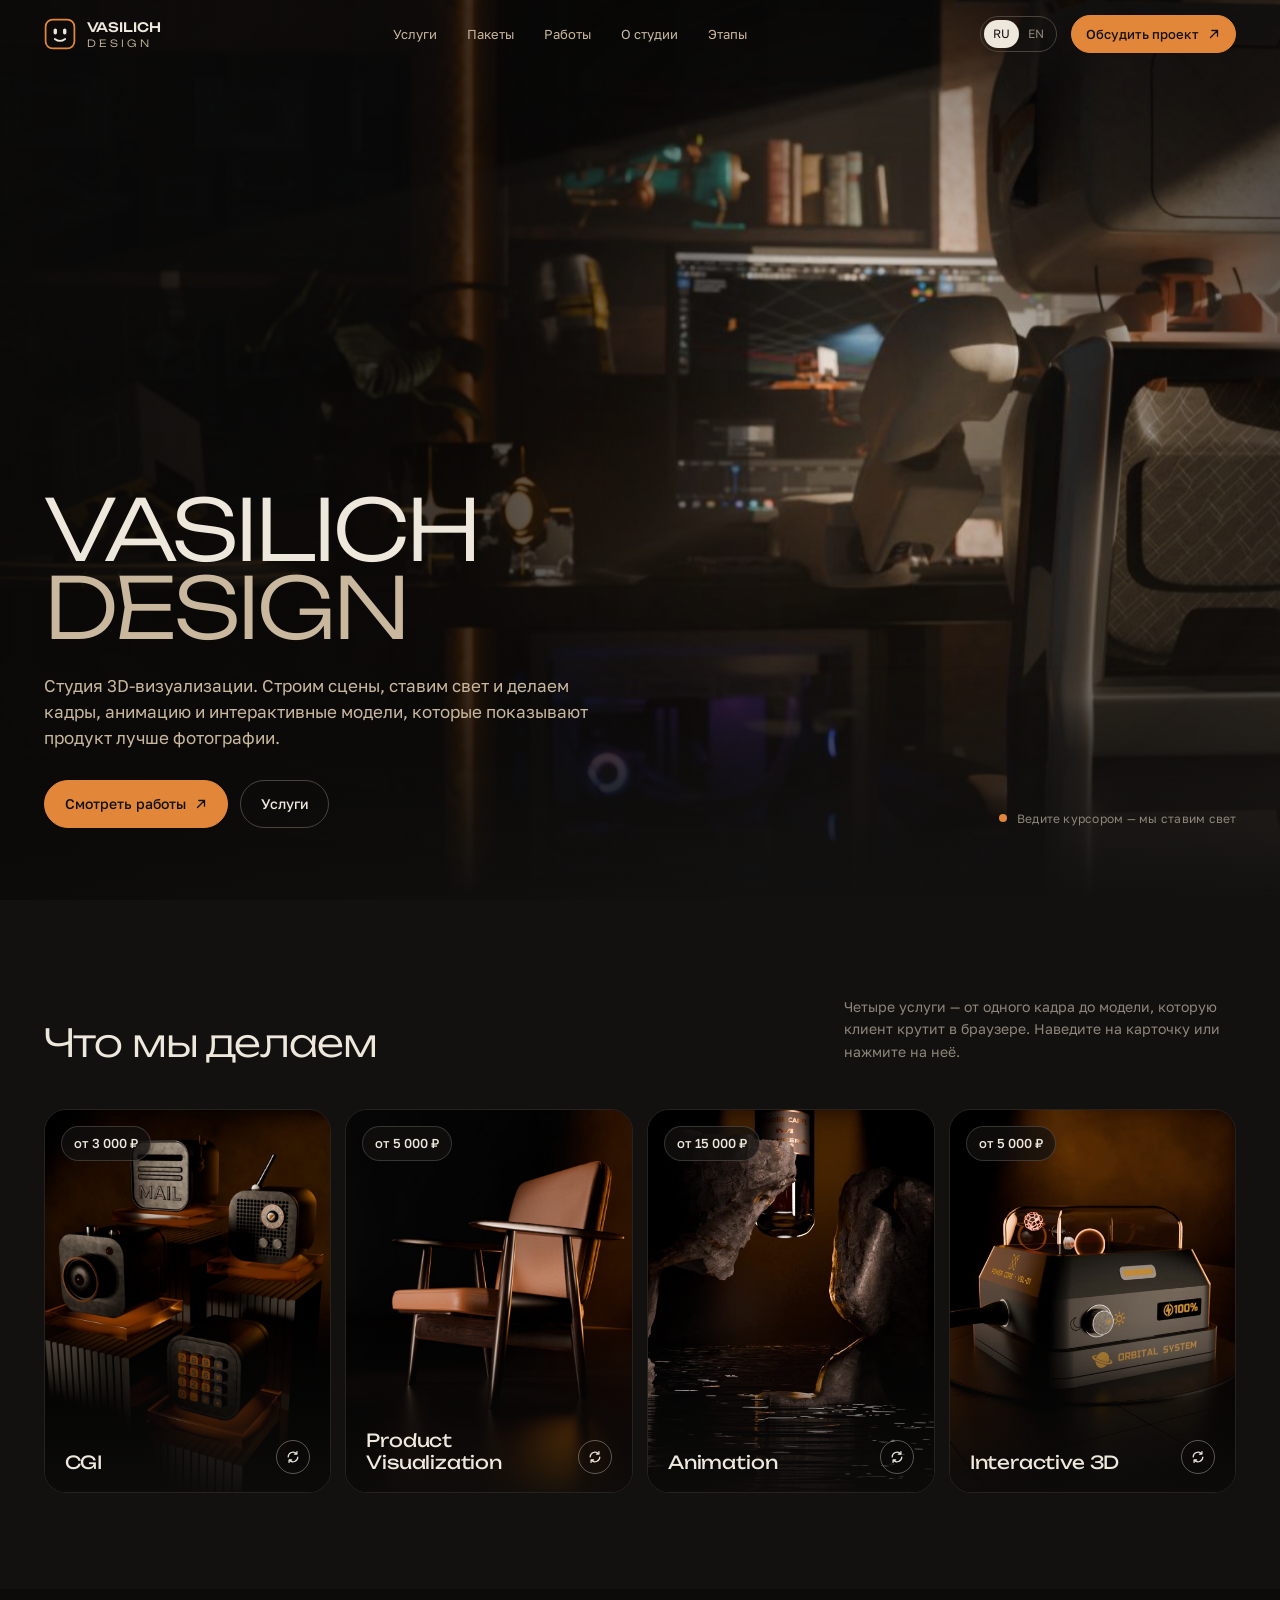
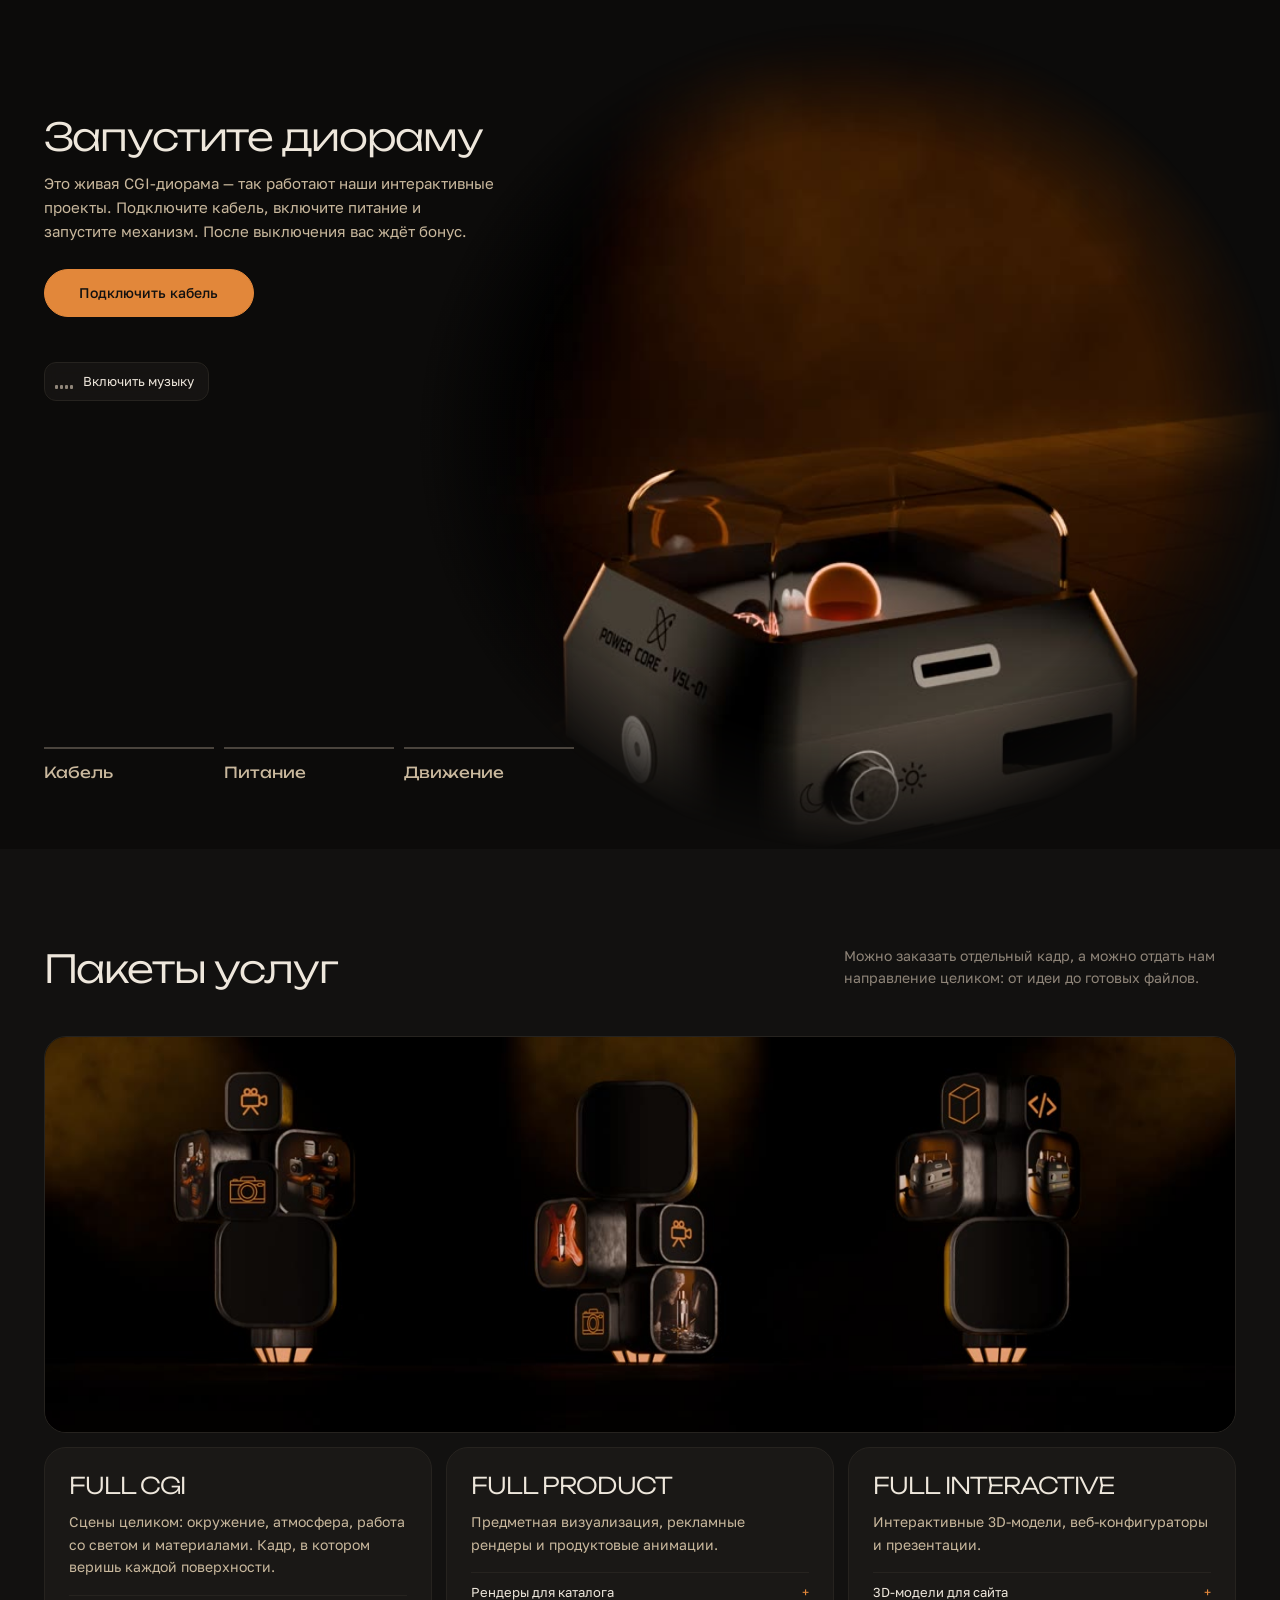
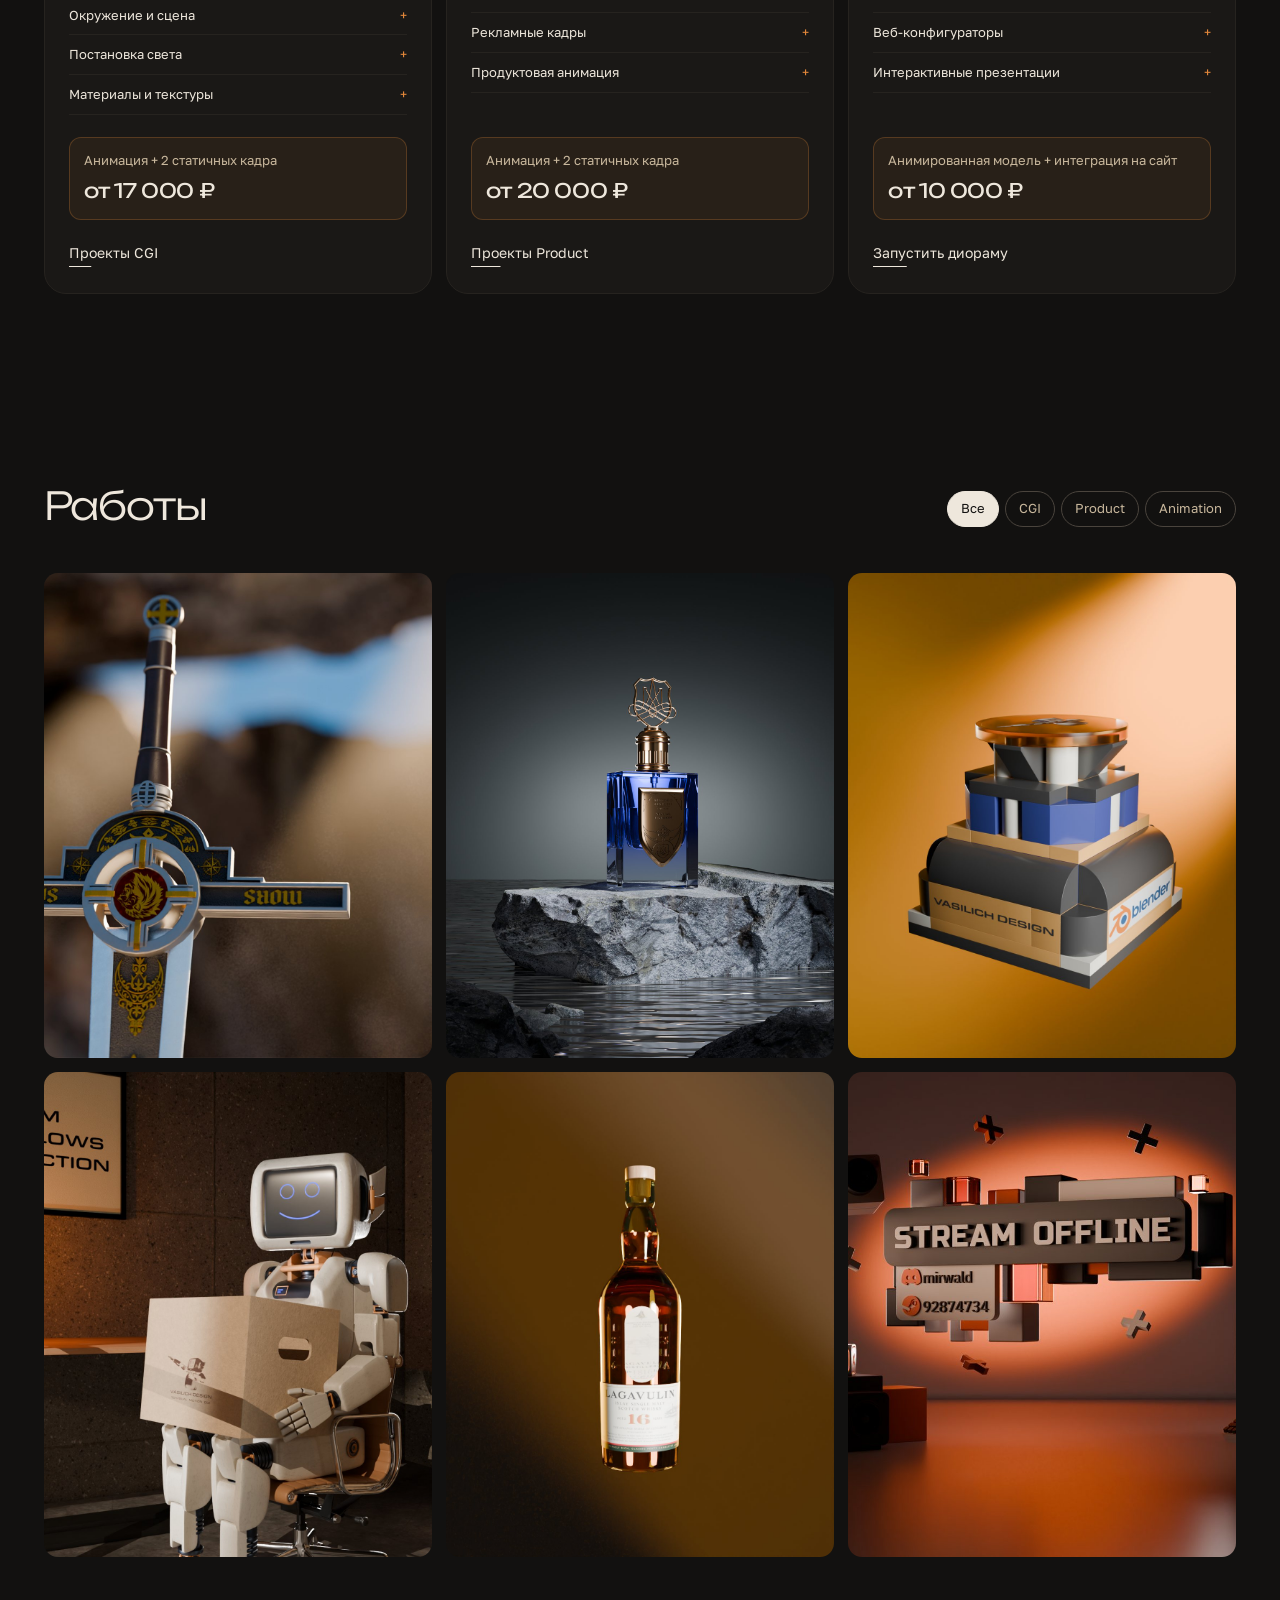
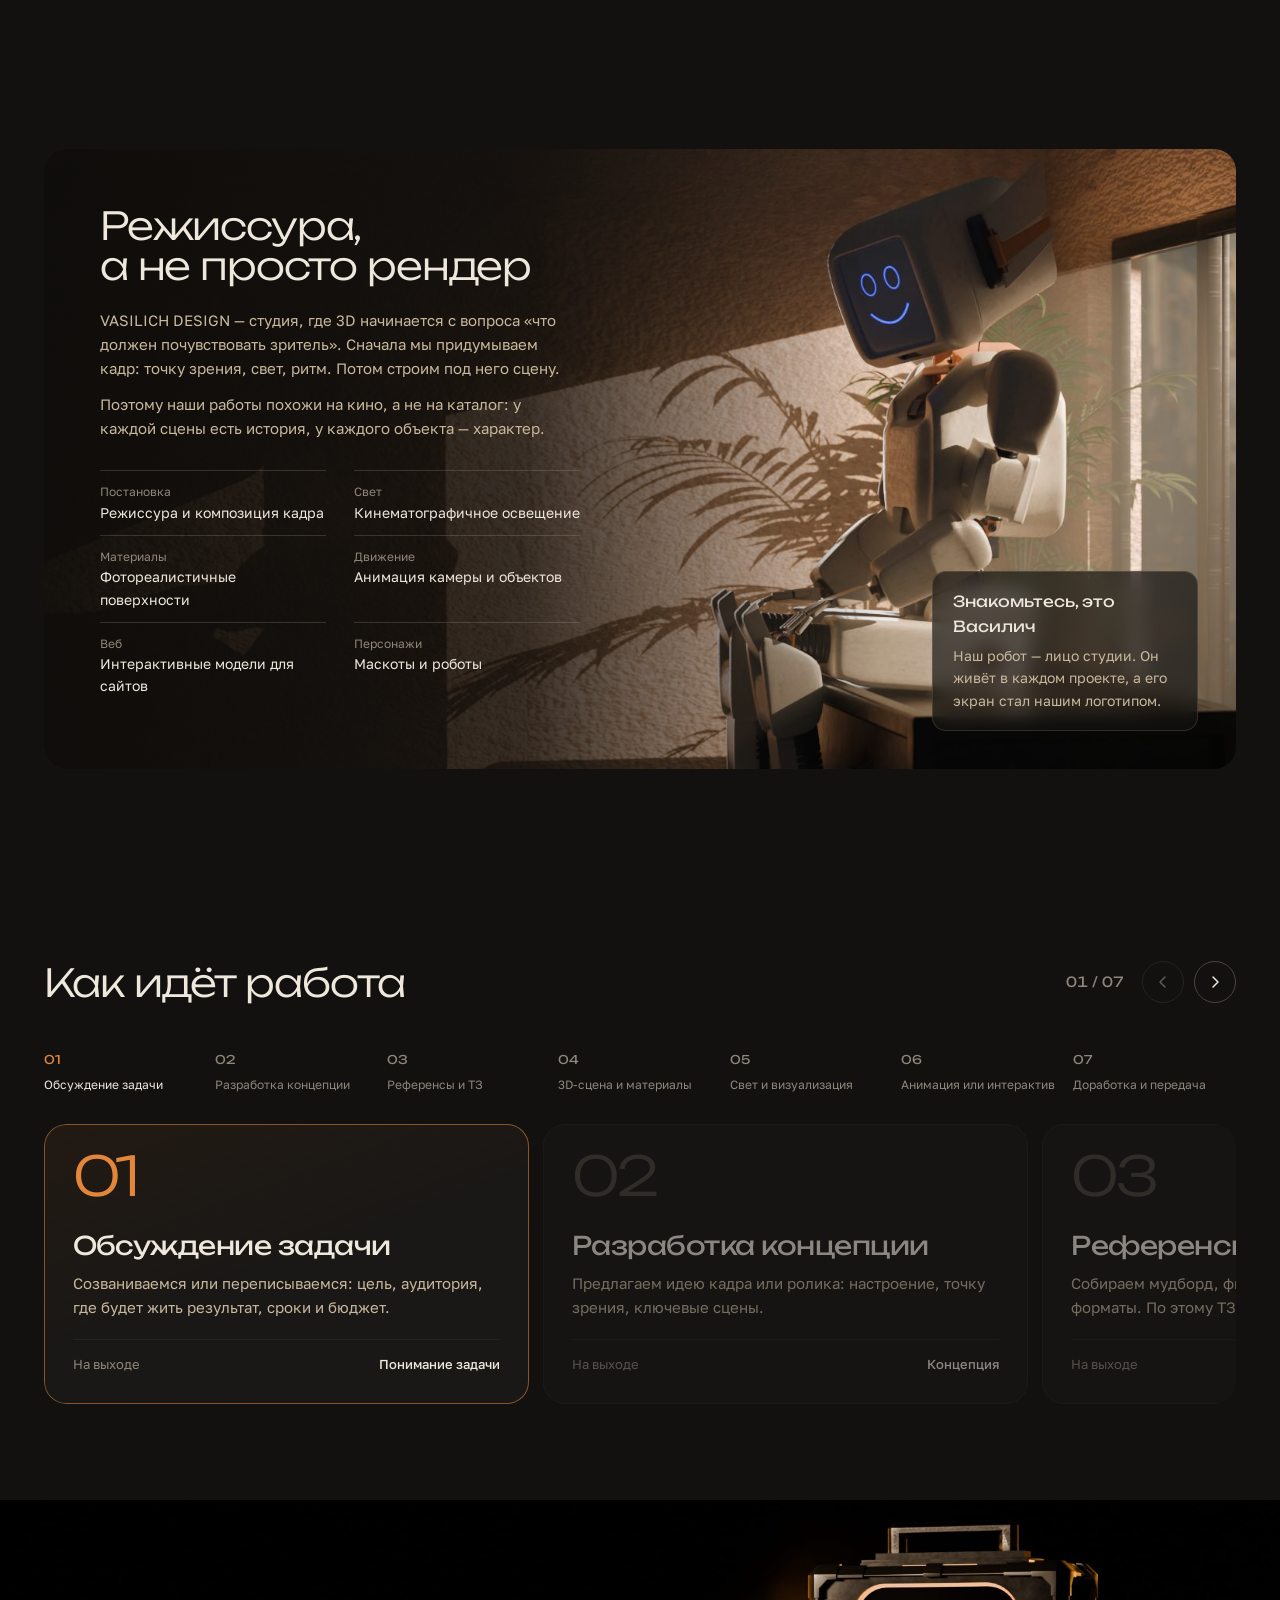
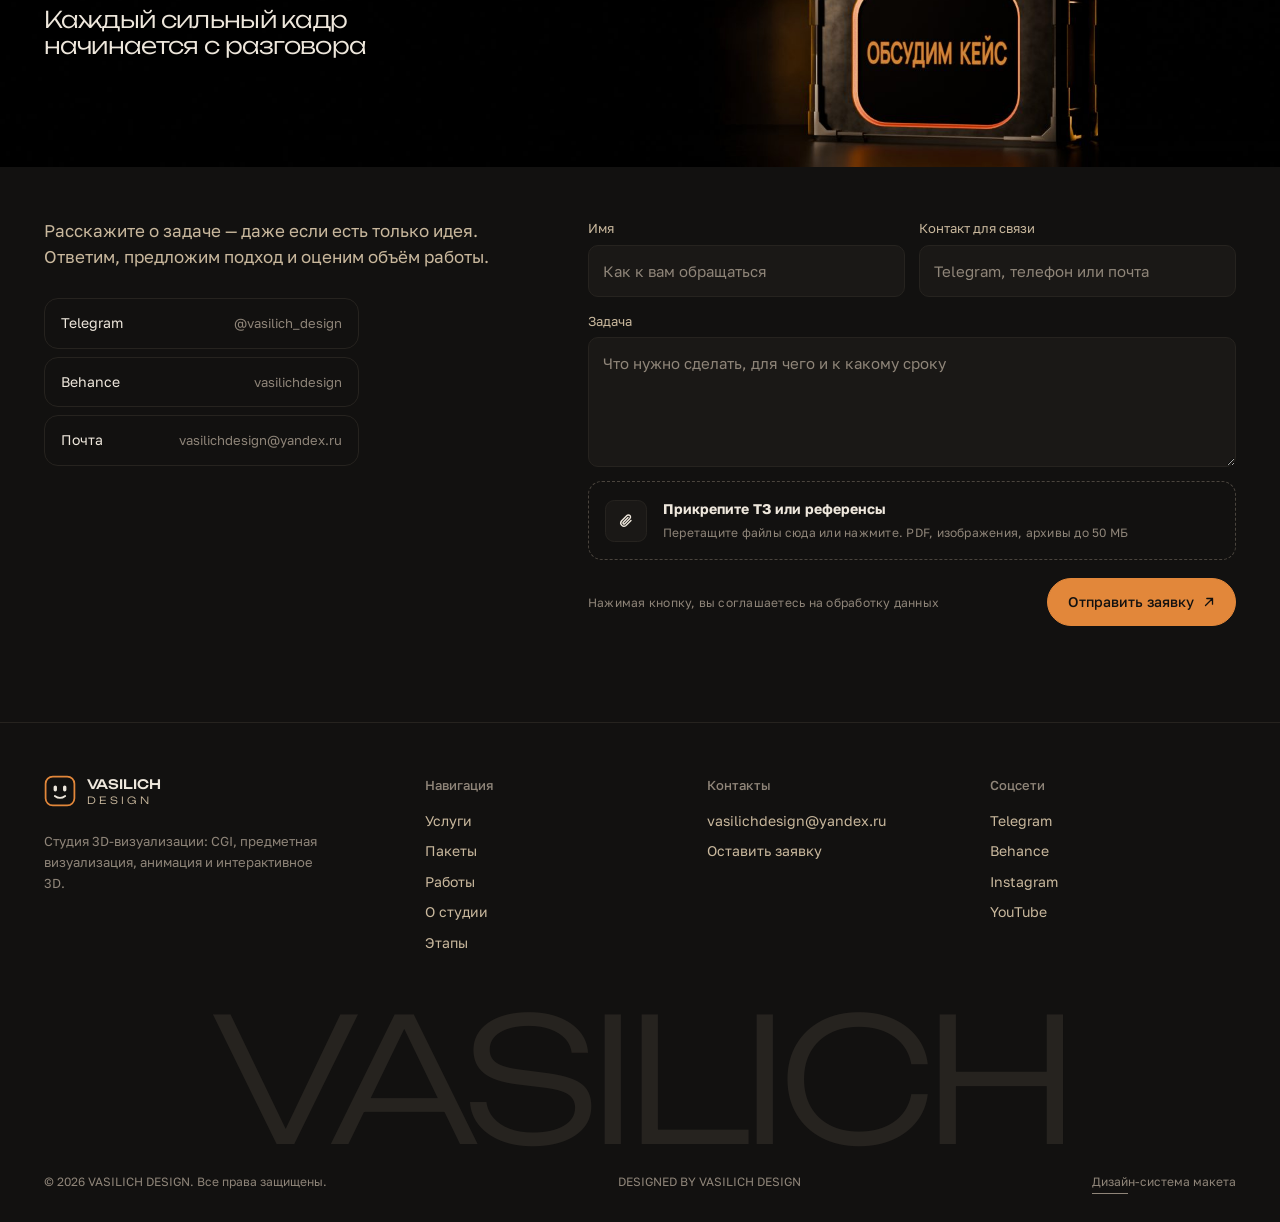
==== commit 5d4d9b4c: "Контакты: без WhatsApp, почта vasilichdesign@yandex.ru" ====
--- a/site/index.html
+++ b/site/index.html
@@ -7,7 +7,7 @@
 <link rel="preconnect" href="https://fonts.googleapis.com">
 <link rel="preconnect" href="https://fonts.gstatic.com" crossorigin>
 <link href="https://fonts.googleapis.com/css2?family=Golos+Text:wght@400;500&family=Unbounded:wght@300;400;500&display=swap" rel="stylesheet">
-<link rel="stylesheet" href="styles.css?v=10">
+<link rel="stylesheet" href="styles.css?v=11">
 </head>
 <body>
 
@@ -235,9 +235,8 @@
       <p class="lead" data-i18n="ctLead">Расскажите о задаче — даже если есть только идея. Ответим, предложим подход и оценим объём работы.</p>
       <div class="socials">
         <a class="social" href="#contact">Telegram<span>@vasilich_design</span></a>
-        <a class="social" href="#contact">WhatsApp<span>+7 900 000-00-00</span></a>
         <a class="social" href="#contact">Behance<span>vasilichdesign</span></a>
-        <a class="social" href="#contact"><em data-i18n="mail">Почта</em><span>hello@vasilich.design</span></a>
+        <a class="social" href="mailto:vasilichdesign@yandex.ru"><em data-i18n="mail">Почта</em><span>vasilichdesign@yandex.ru</span></a>
       </div>
     </div>
     <form class="form rv rv-d1" id="form" novalidate>
@@ -259,7 +258,7 @@
     <div class="ftr__grid">
       <div><a href="#top" class="logo"><svg viewBox="0 0 40 40" class="logo__mark"><rect x="2" y="2" width="36" height="36" rx="9" fill="none" stroke="#E2873A" stroke-width="2.2"/><rect x="12" y="13" width="4.2" height="7.5" rx="2.1" fill="#EEE7DC"/><rect x="23.8" y="13" width="4.2" height="7.5" rx="2.1" fill="#EEE7DC"/><path d="M13.5 26.2q6.5 5 13 0" fill="none" stroke="#EEE7DC" stroke-width="2.2" stroke-linecap="round"/></svg><b>VASILICH<span>DESIGN</span></b></a><p class="muted small" style="margin-top:18px;max-width:22em" data-i18n="ftrAbout">Студия 3D-визуализации: CGI, предметная визуализация, анимация и интерактивное 3D.</p></div>
       <div><h4 data-i18n="ftrNav">Навигация</h4><ul><li><a href="#services" data-i18n="nav1">Услуги</a></li><li><a href="#packs" data-i18n="nav2">Пакеты</a></li><li><a href="#works" data-i18n="nav3">Работы</a></li><li><a href="#about" data-i18n="nav4">О студии</a></li><li><a href="#flow" data-i18n="nav5">Этапы</a></li></ul></div>
-      <div><h4 data-i18n="nav6">Контакты</h4><ul><li>hello@vasilich.design</li><li>+7 900 000-00-00</li><li><a href="#contact" data-i18n="ftrReq">Оставить заявку</a></li></ul></div>
+      <div><h4 data-i18n="nav6">Контакты</h4><ul><li><a href="mailto:vasilichdesign@yandex.ru">vasilichdesign@yandex.ru</a></li><li><a href="#contact" data-i18n="ftrReq">Оставить заявку</a></li></ul></div>
       <div><h4 data-i18n="ftrSoc">Соцсети</h4><ul><li><a href="#contact">Telegram</a></li><li><a href="#contact">Behance</a></li><li><a href="#contact">Instagram</a></li><li><a href="#contact">YouTube</a></li></ul></div>
     </div>
     <div class="ftr__big" aria-hidden="true">VASILICH</div>
--- a/site/styles.css
+++ b/site/styles.css
@@ -624,3 +624,4 @@
   .offer__code{margin-bottom:10px;padding:8px 10px}
 }
 .pack .pack__deal+.link{margin-top:0}
+@media (max-width:860px){.socials .social:last-child:nth-child(odd){grid-column:1/-1}}
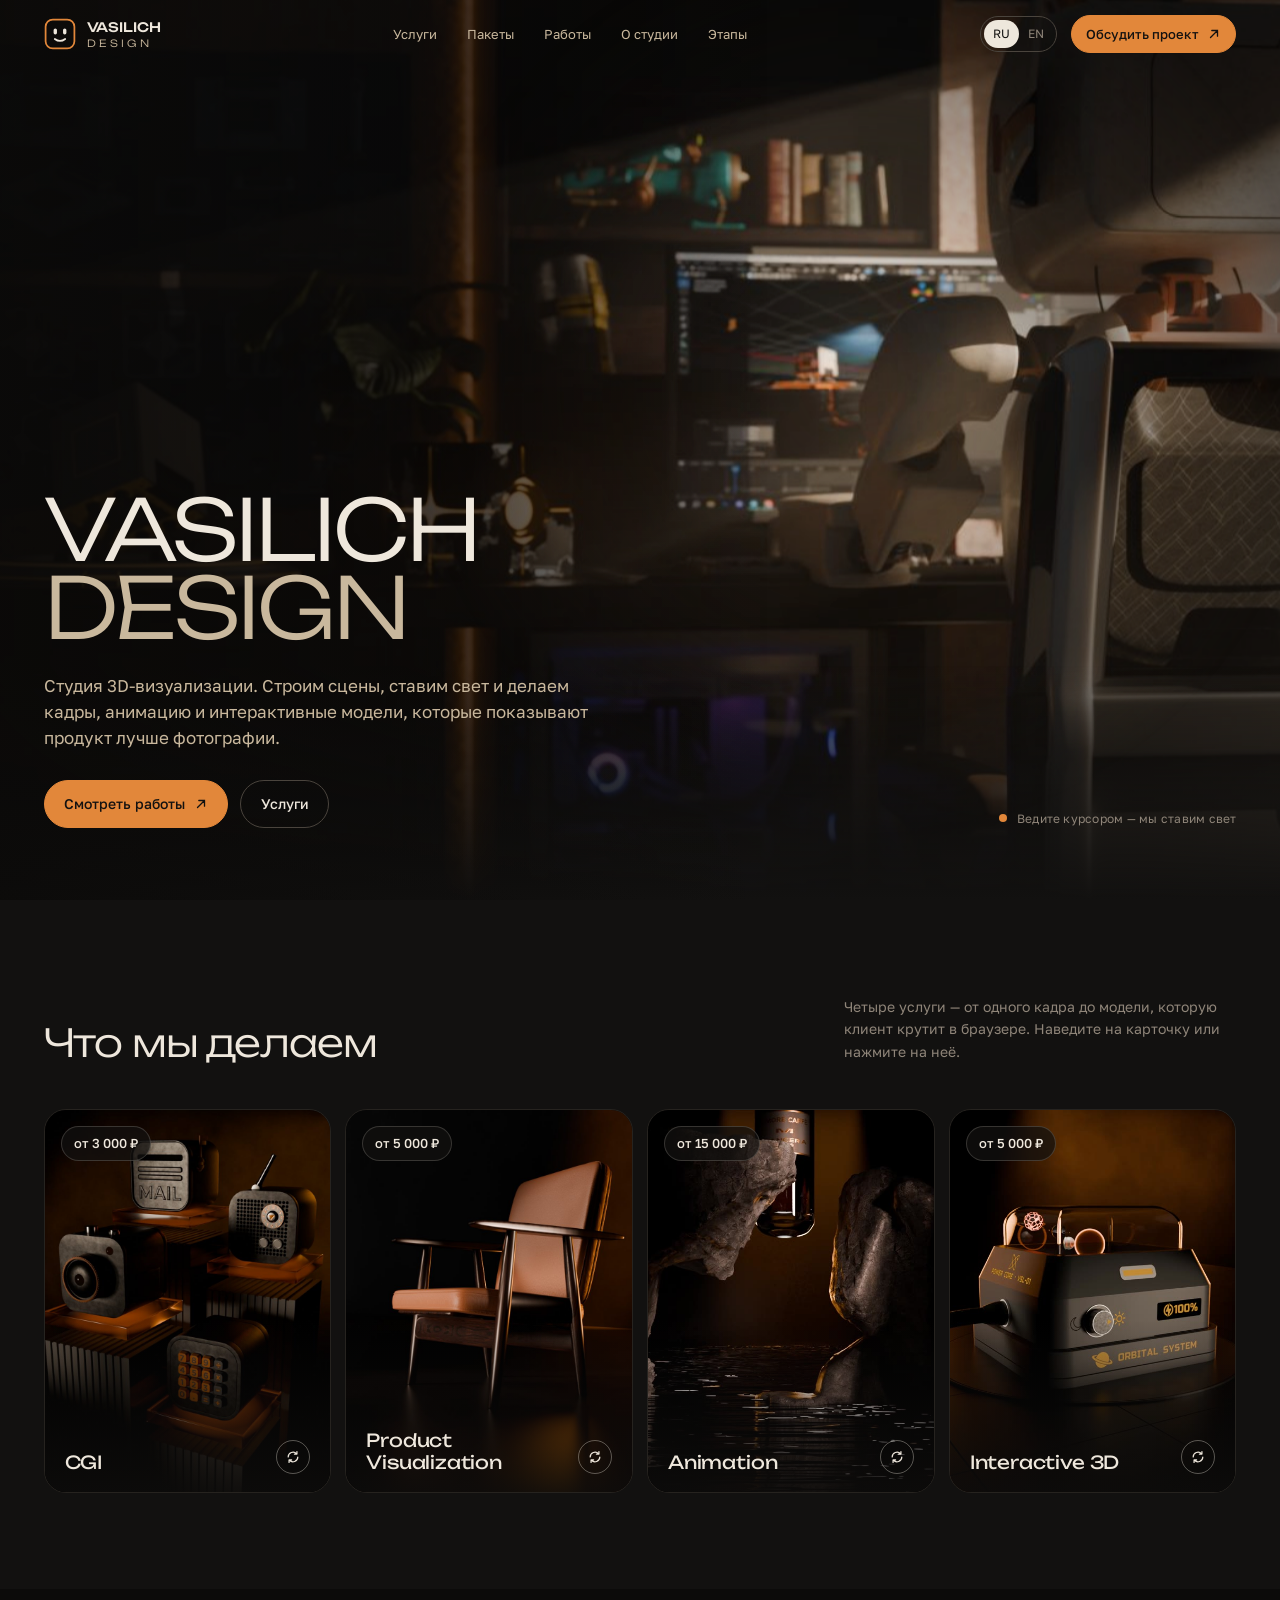
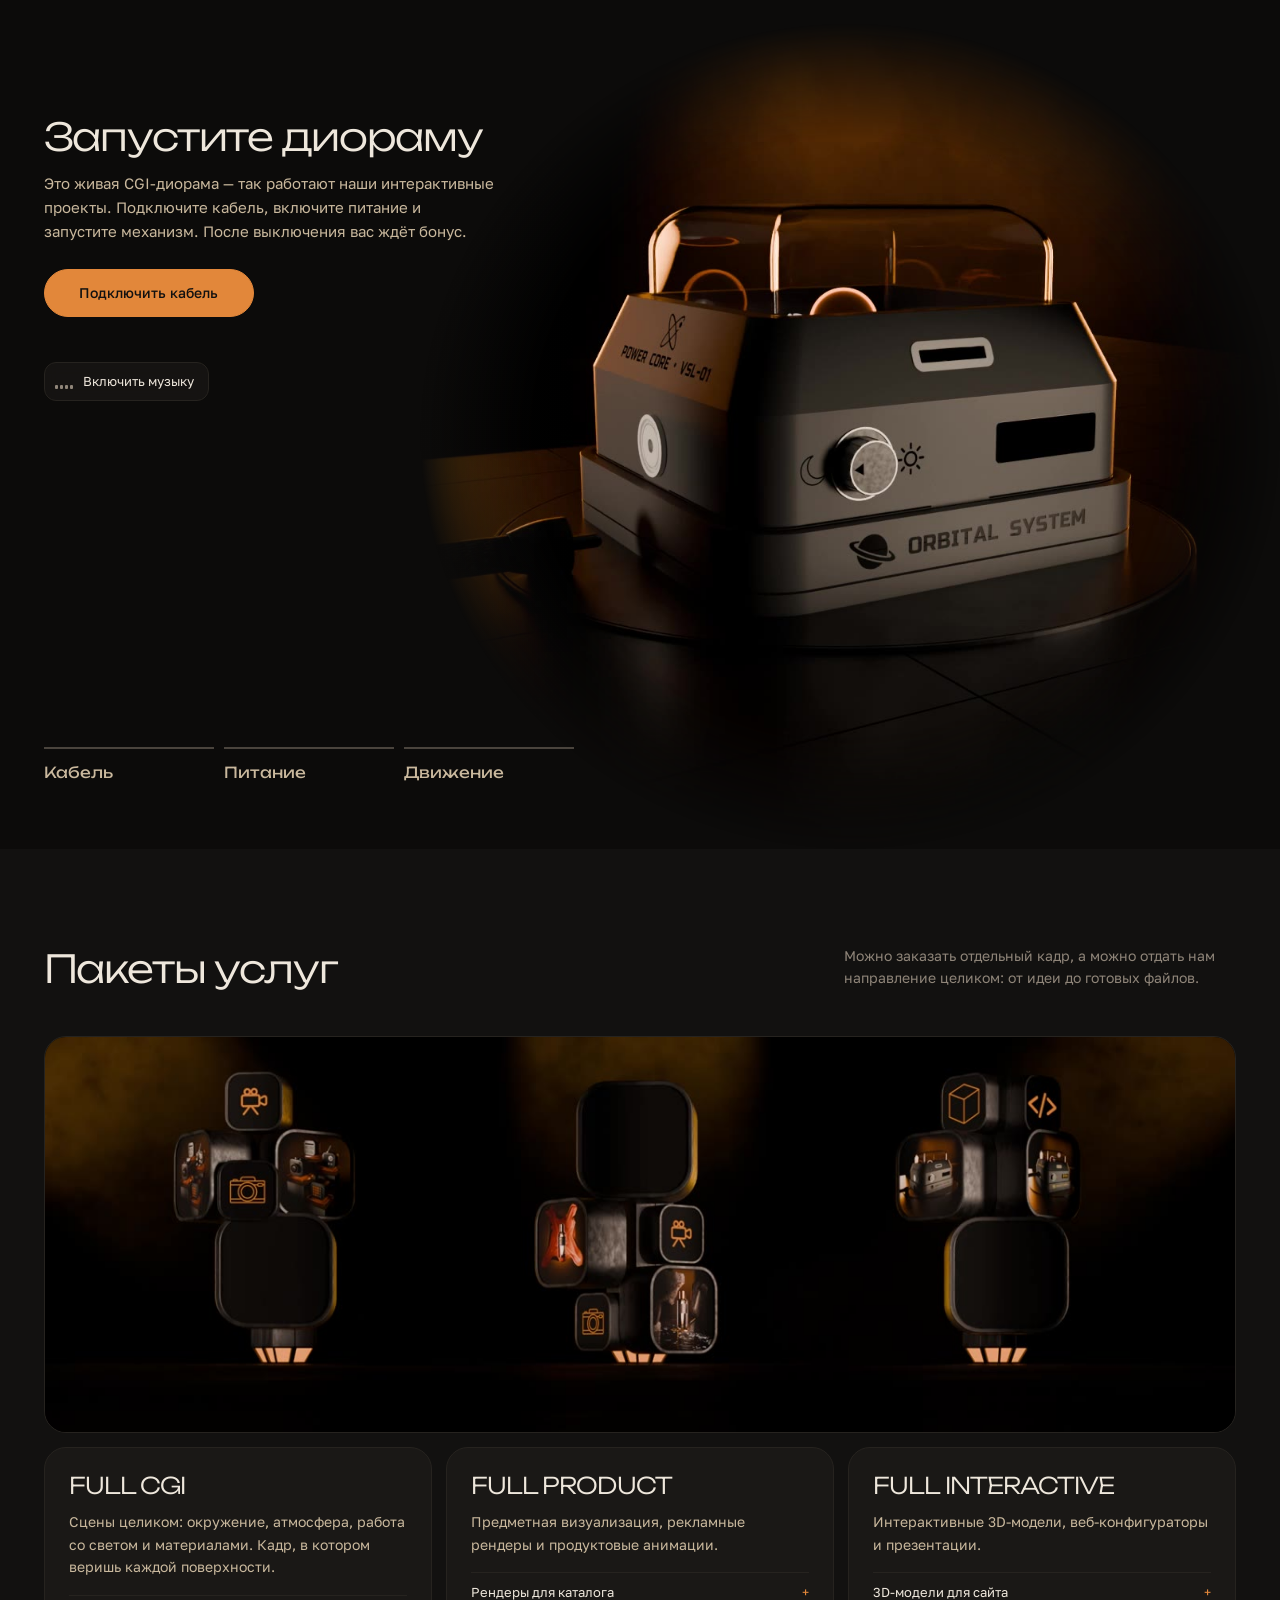
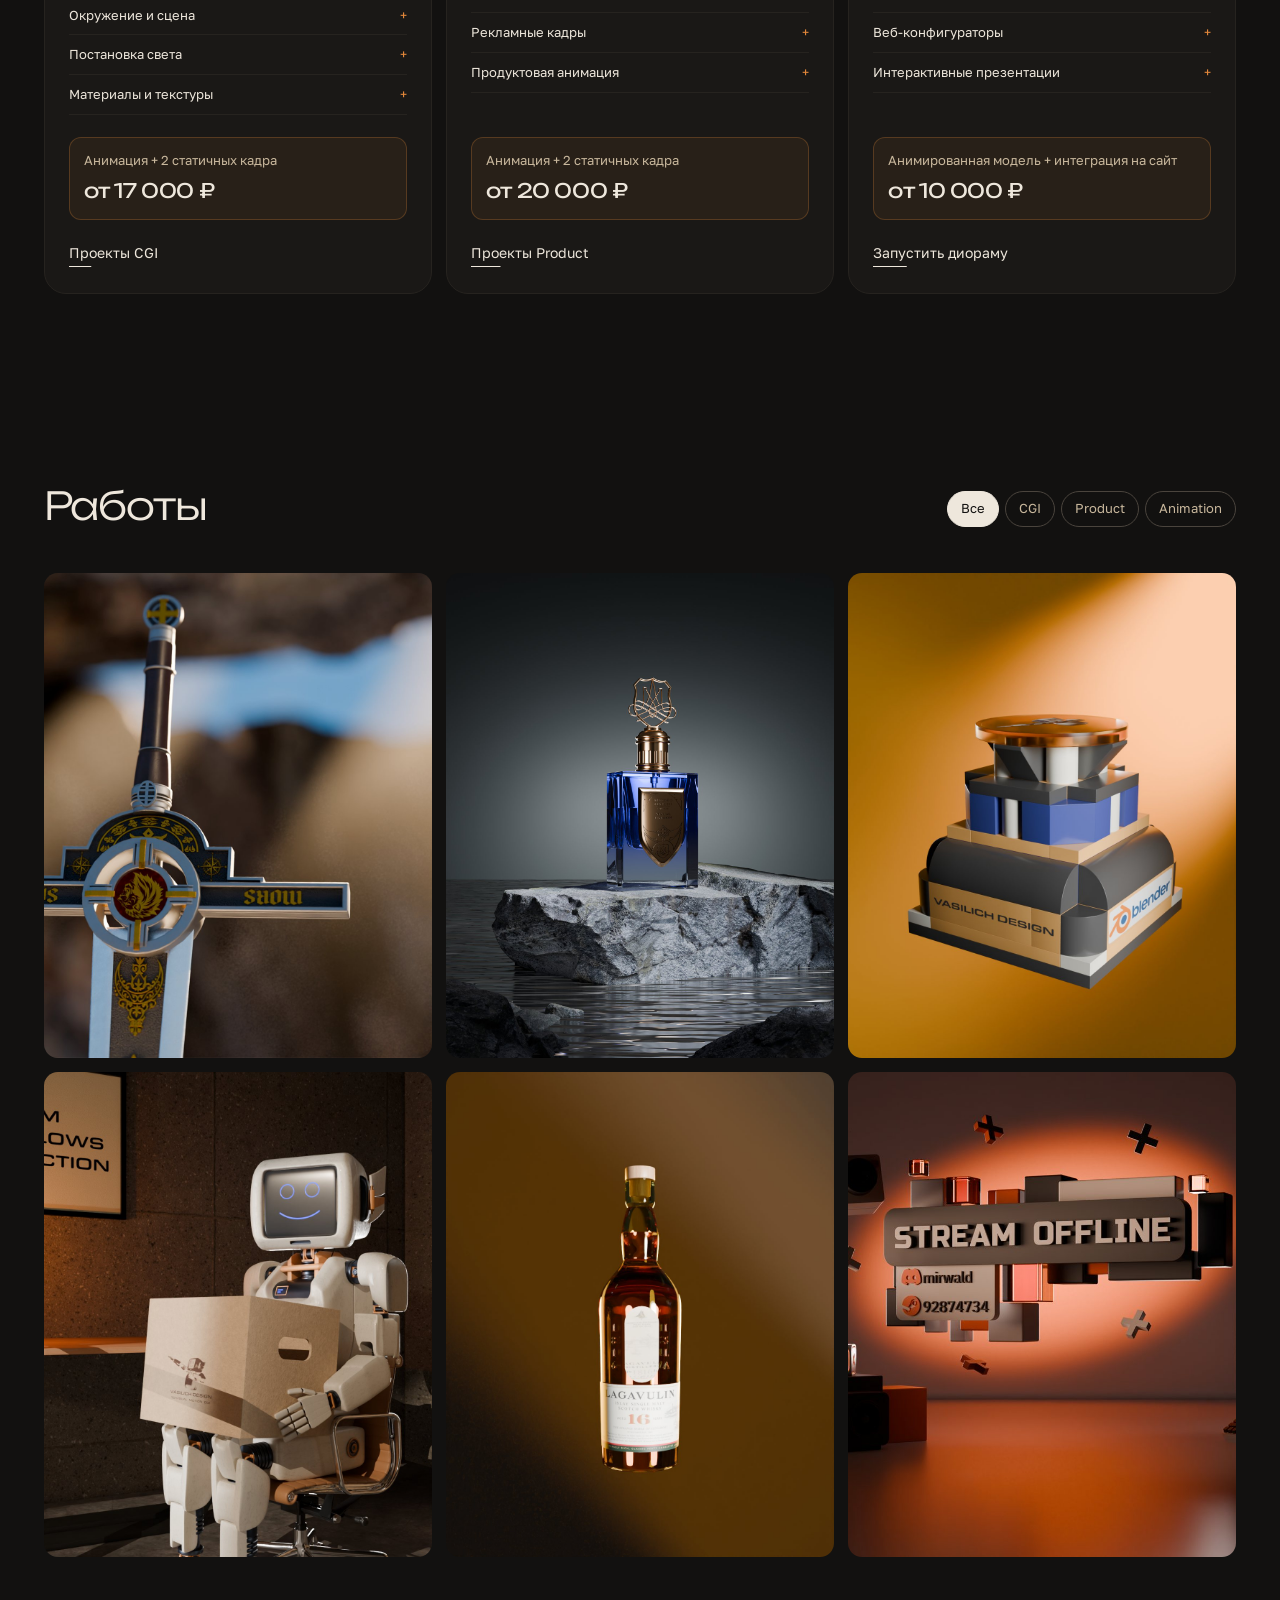
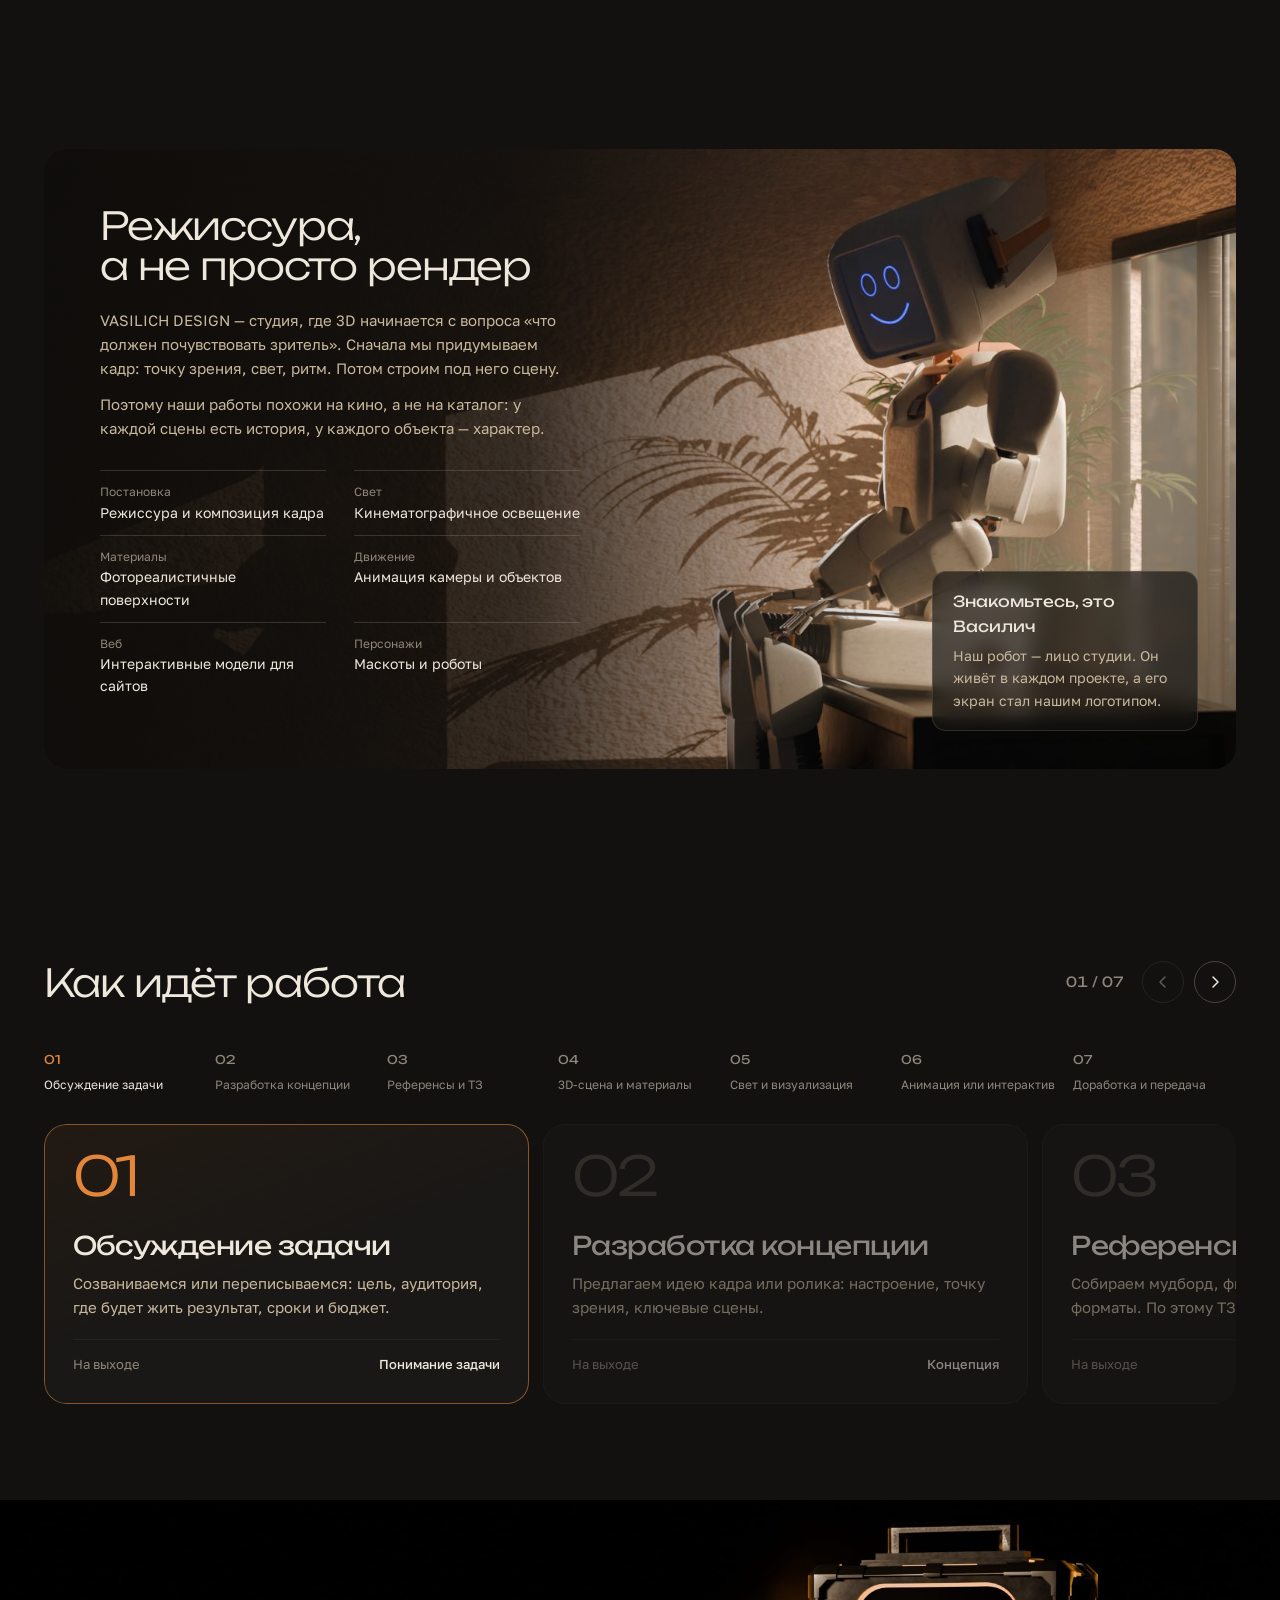
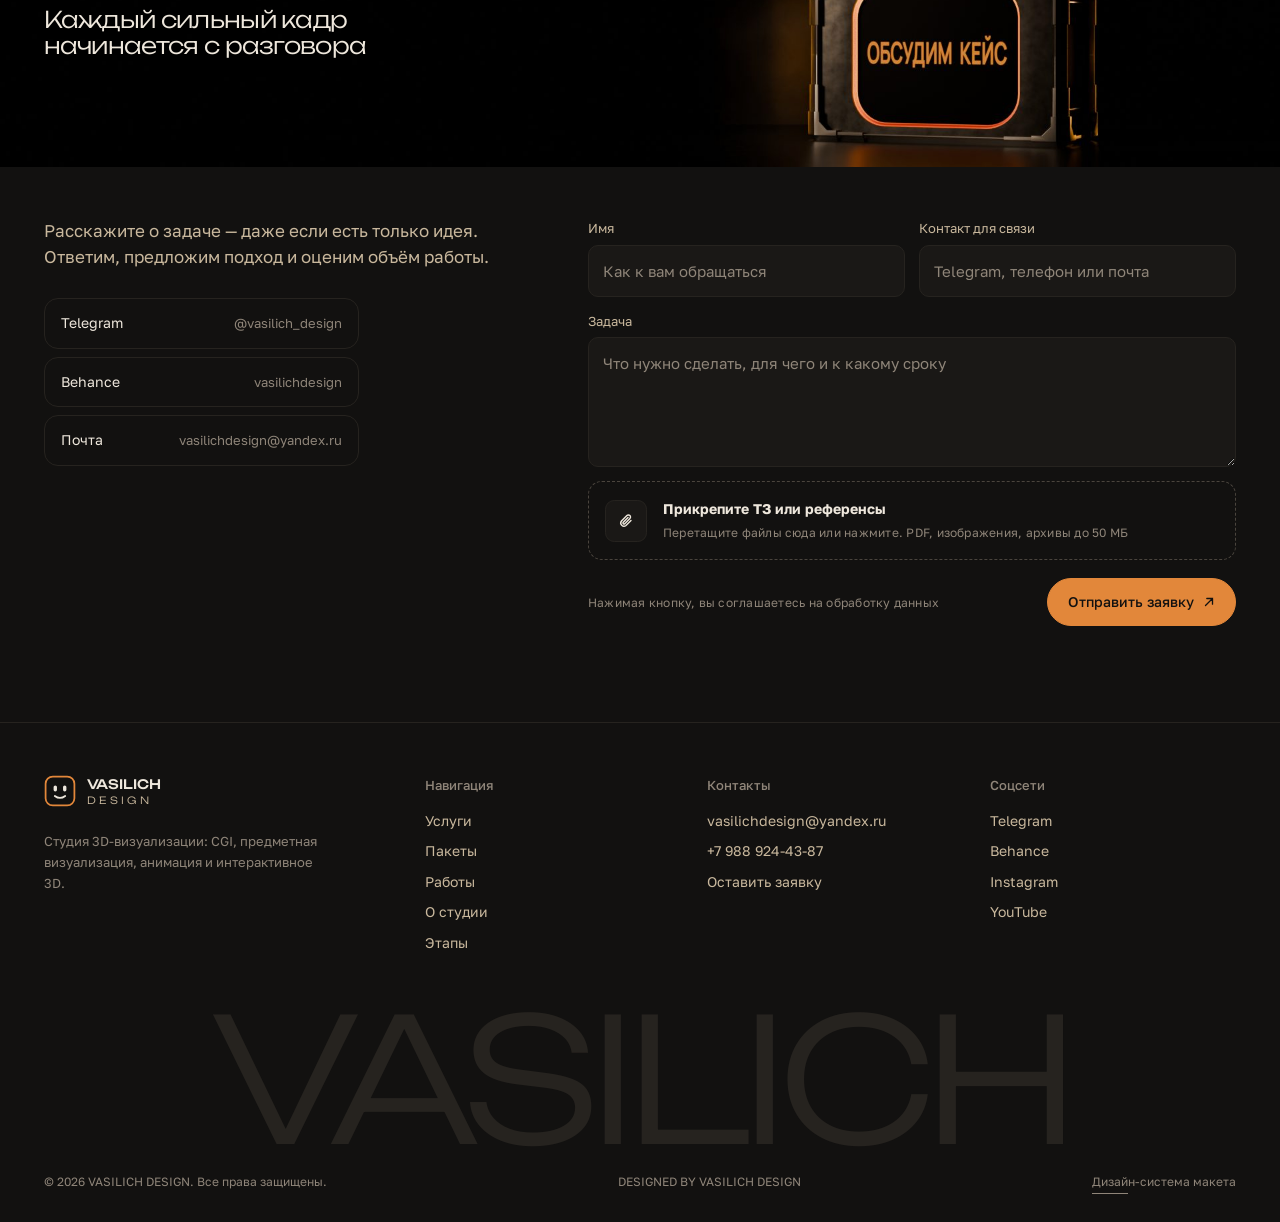
==== commit ea18999a: "Телефон в подвале" ====
--- a/site/index.html
+++ b/site/index.html
@@ -258,7 +258,7 @@
     <div class="ftr__grid">
       <div><a href="#top" class="logo"><svg viewBox="0 0 40 40" class="logo__mark"><rect x="2" y="2" width="36" height="36" rx="9" fill="none" stroke="#E2873A" stroke-width="2.2"/><rect x="12" y="13" width="4.2" height="7.5" rx="2.1" fill="#EEE7DC"/><rect x="23.8" y="13" width="4.2" height="7.5" rx="2.1" fill="#EEE7DC"/><path d="M13.5 26.2q6.5 5 13 0" fill="none" stroke="#EEE7DC" stroke-width="2.2" stroke-linecap="round"/></svg><b>VASILICH<span>DESIGN</span></b></a><p class="muted small" style="margin-top:18px;max-width:22em" data-i18n="ftrAbout">Студия 3D-визуализации: CGI, предметная визуализация, анимация и интерактивное 3D.</p></div>
       <div><h4 data-i18n="ftrNav">Навигация</h4><ul><li><a href="#services" data-i18n="nav1">Услуги</a></li><li><a href="#packs" data-i18n="nav2">Пакеты</a></li><li><a href="#works" data-i18n="nav3">Работы</a></li><li><a href="#about" data-i18n="nav4">О студии</a></li><li><a href="#flow" data-i18n="nav5">Этапы</a></li></ul></div>
-      <div><h4 data-i18n="nav6">Контакты</h4><ul><li><a href="mailto:vasilichdesign@yandex.ru">vasilichdesign@yandex.ru</a></li><li><a href="#contact" data-i18n="ftrReq">Оставить заявку</a></li></ul></div>
+      <div><h4 data-i18n="nav6">Контакты</h4><ul><li><a href="mailto:vasilichdesign@yandex.ru">vasilichdesign@yandex.ru</a></li><li><a href="tel:+79889244387">+7 988 924-43-87</a></li><li><a href="#contact" data-i18n="ftrReq">Оставить заявку</a></li></ul></div>
       <div><h4 data-i18n="ftrSoc">Соцсети</h4><ul><li><a href="#contact">Telegram</a></li><li><a href="#contact">Behance</a></li><li><a href="#contact">Instagram</a></li><li><a href="#contact">YouTube</a></li></ul></div>
     </div>
     <div class="ftr__big" aria-hidden="true">VASILICH</div>
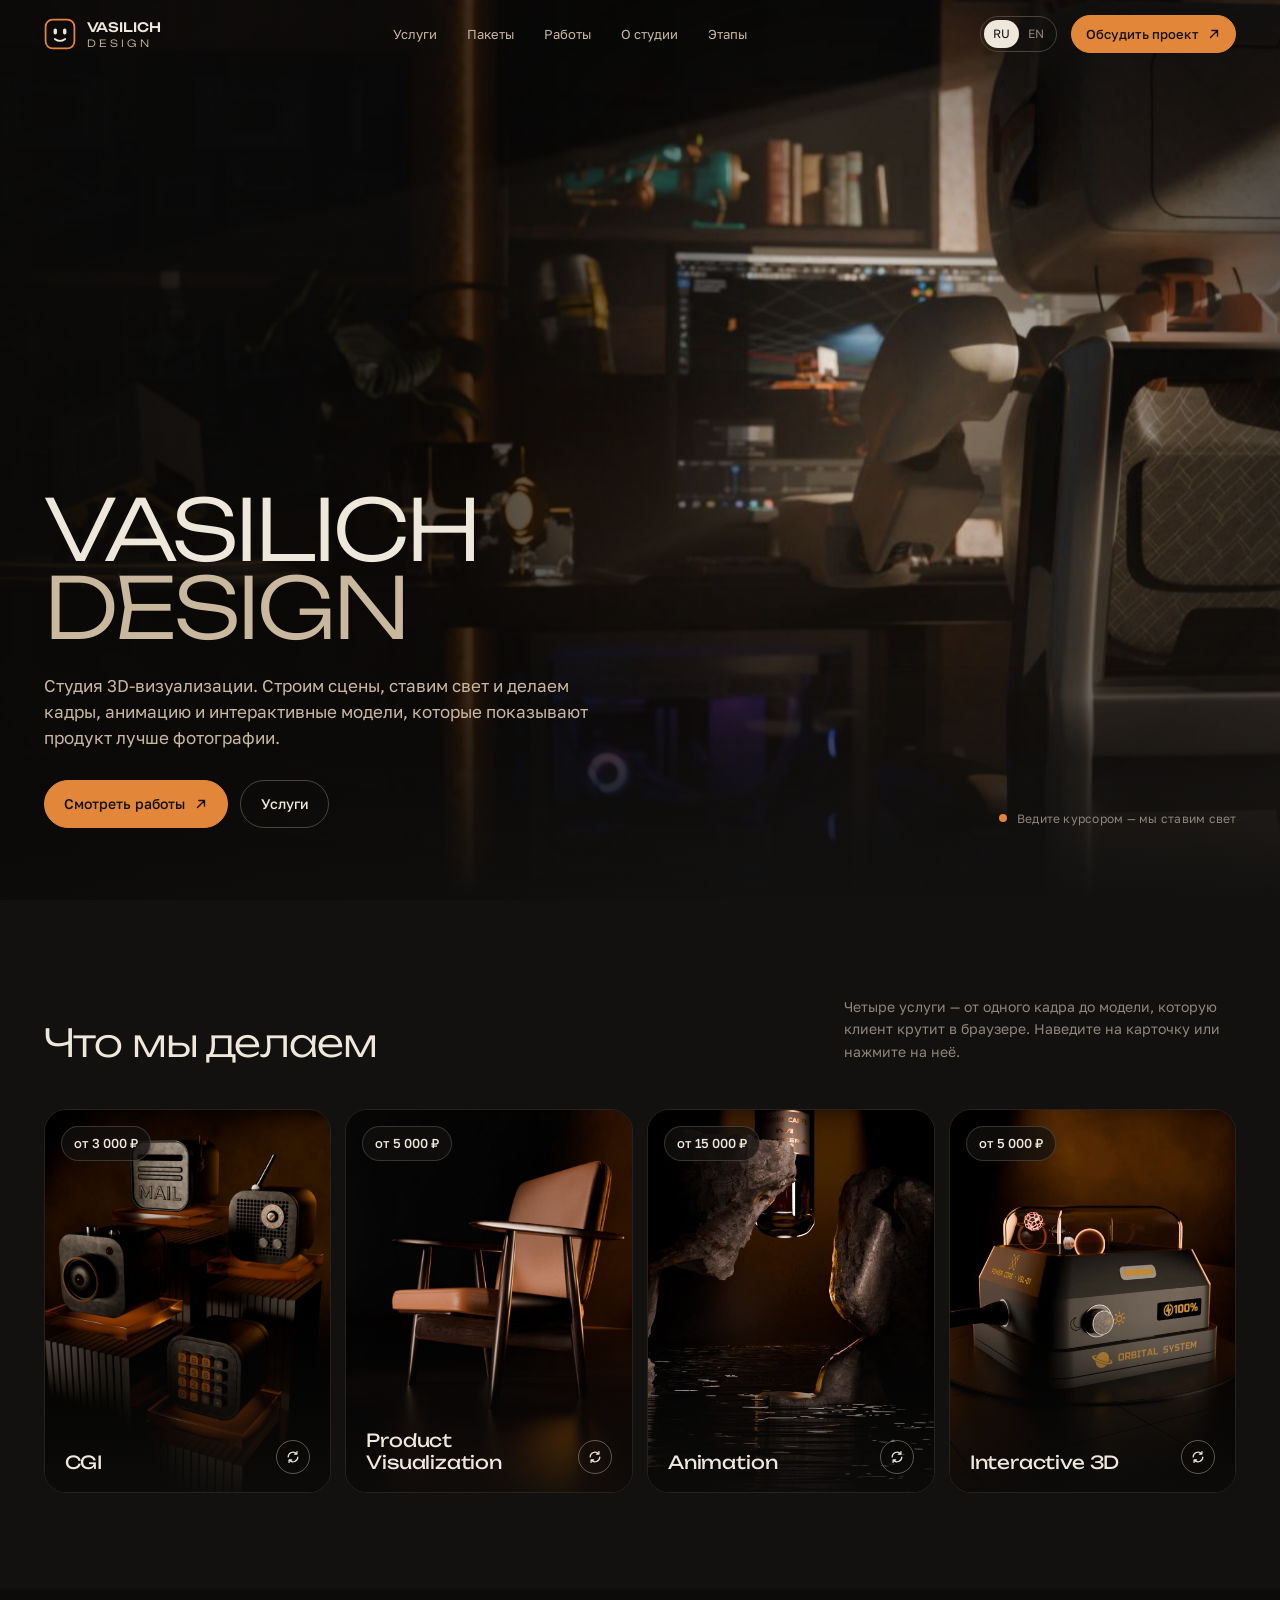
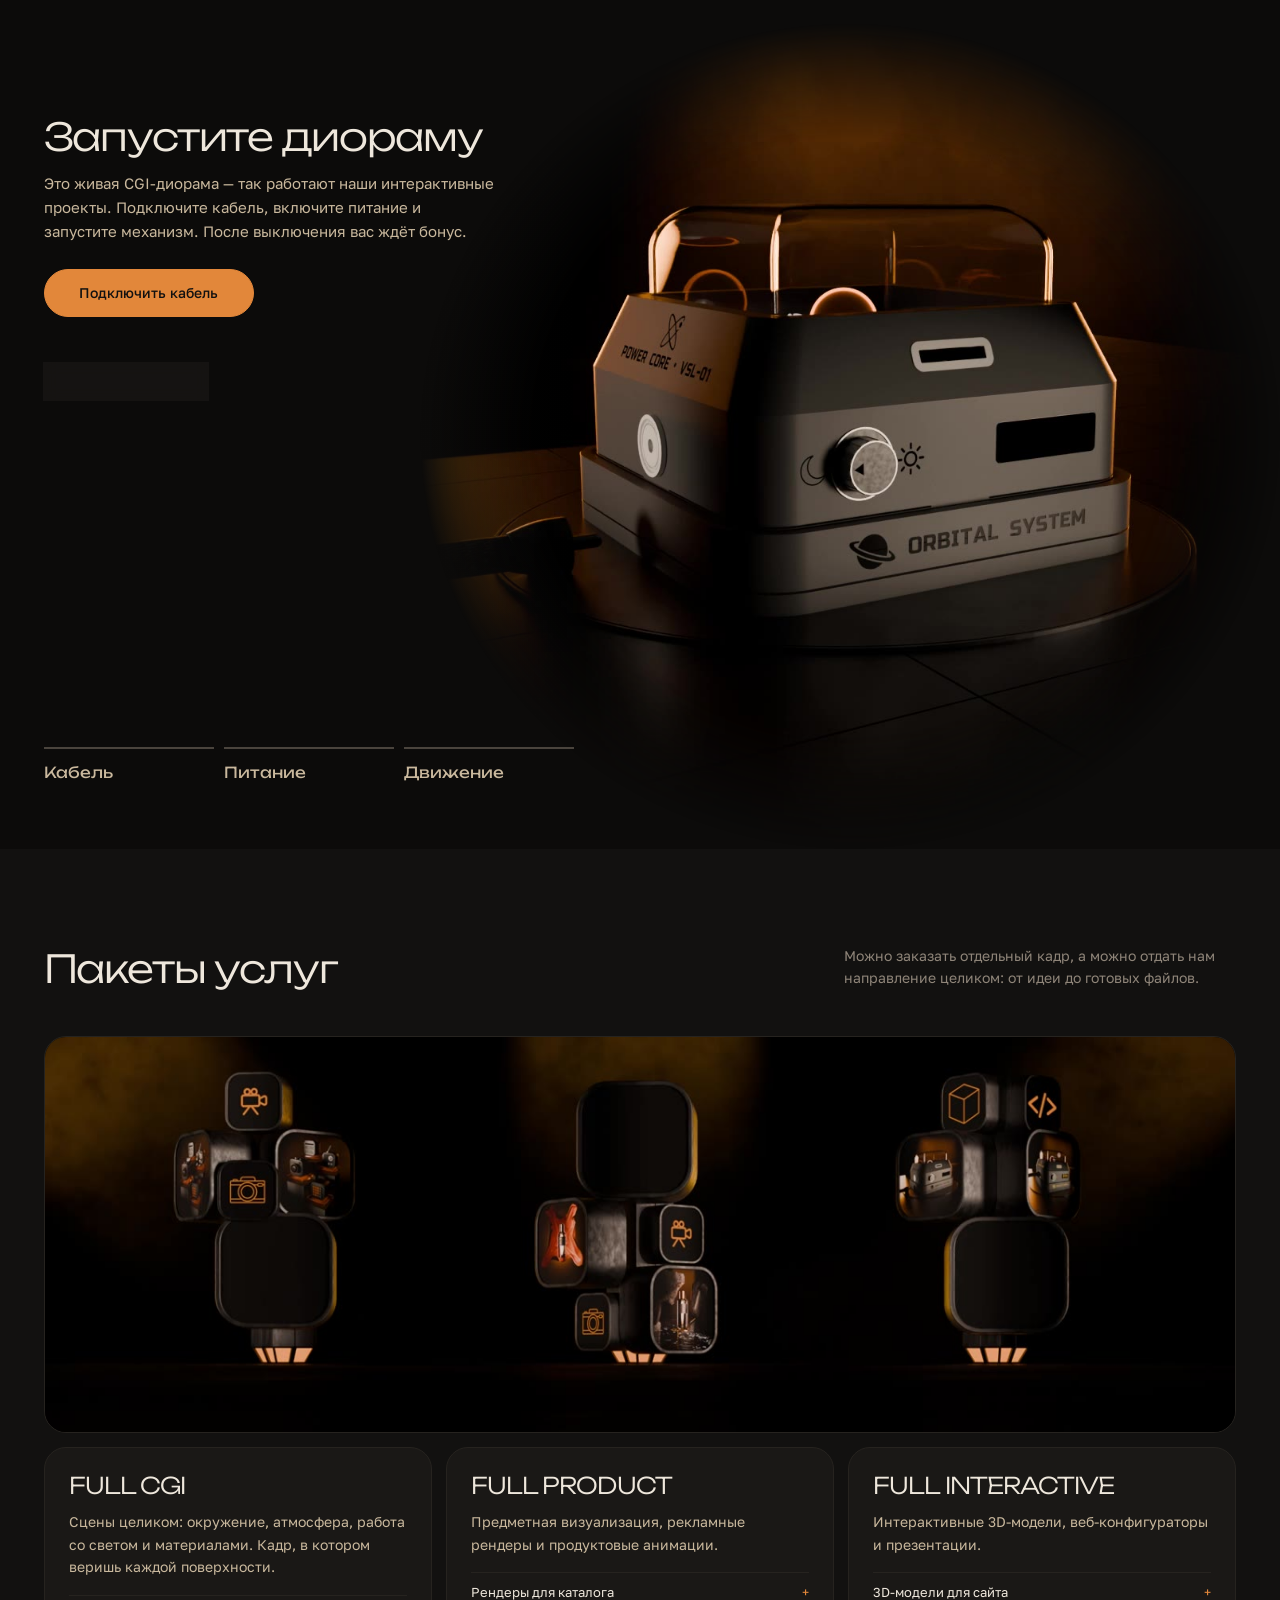
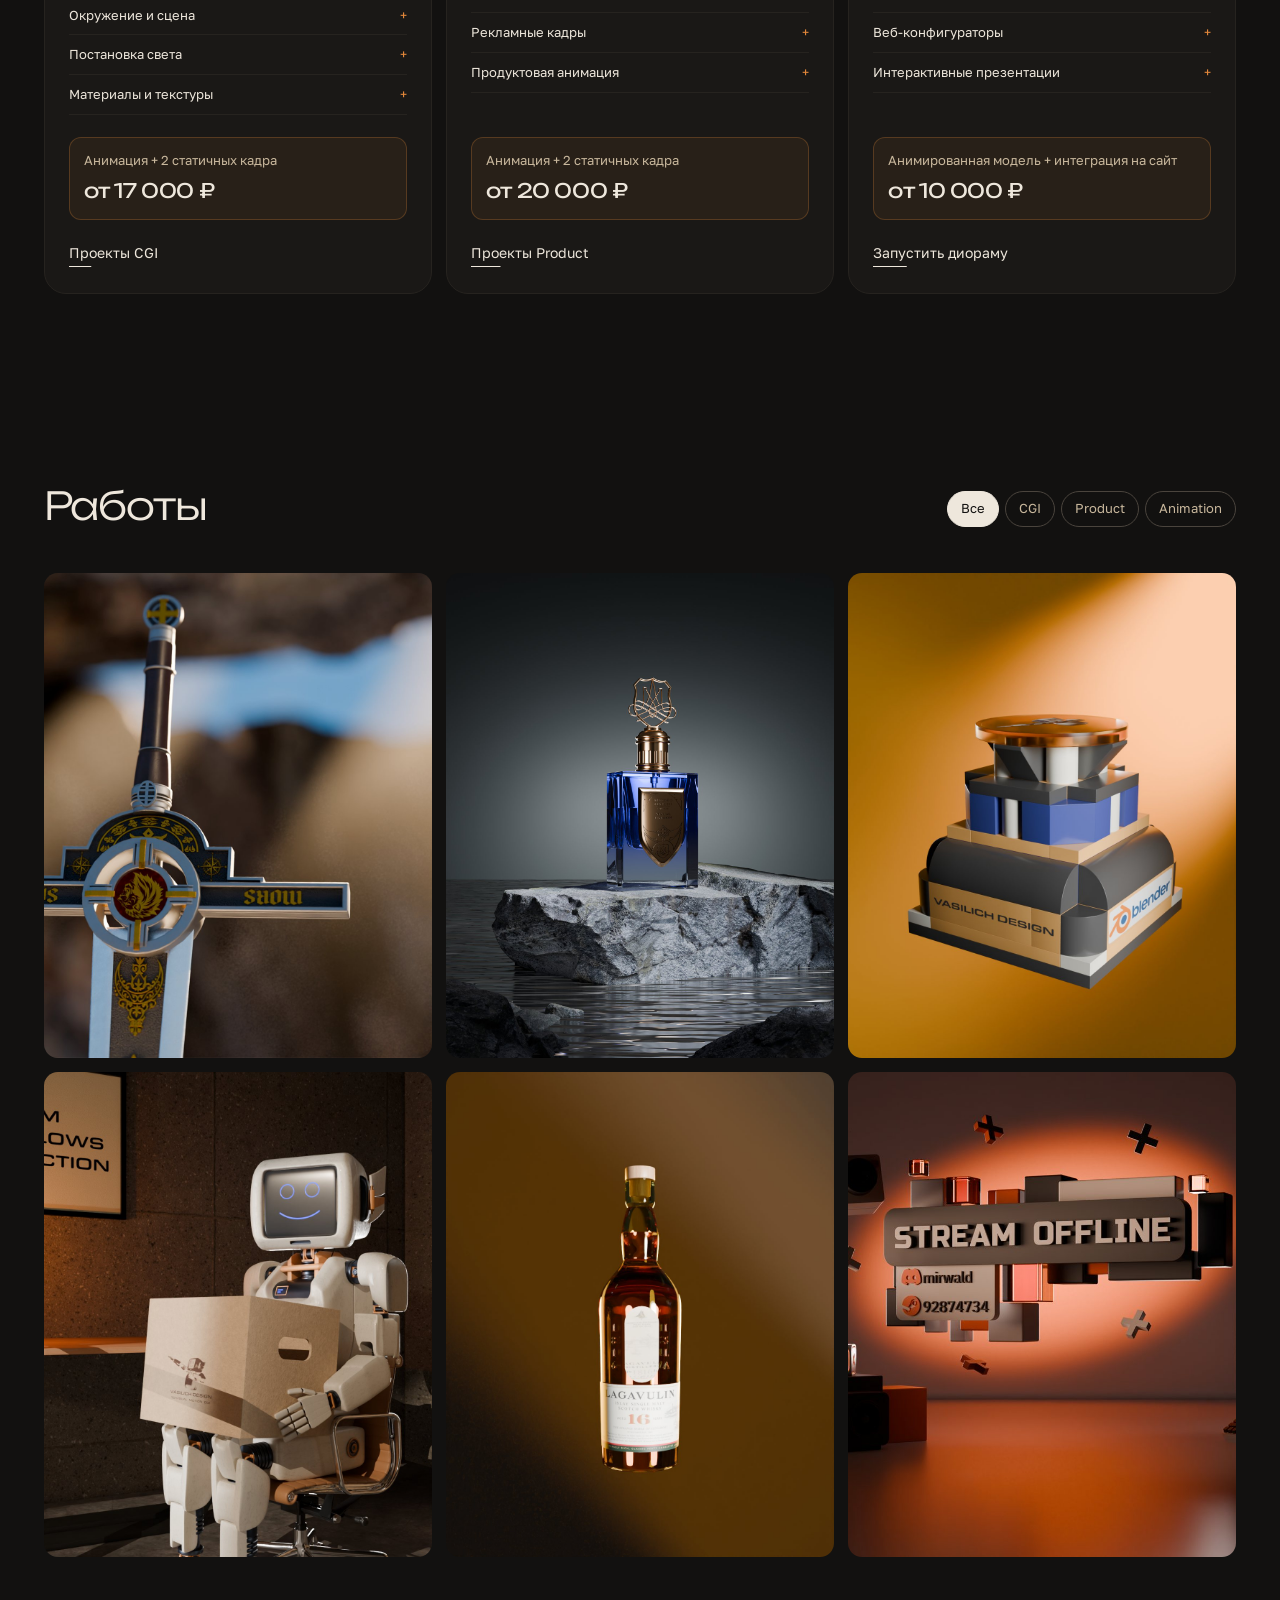
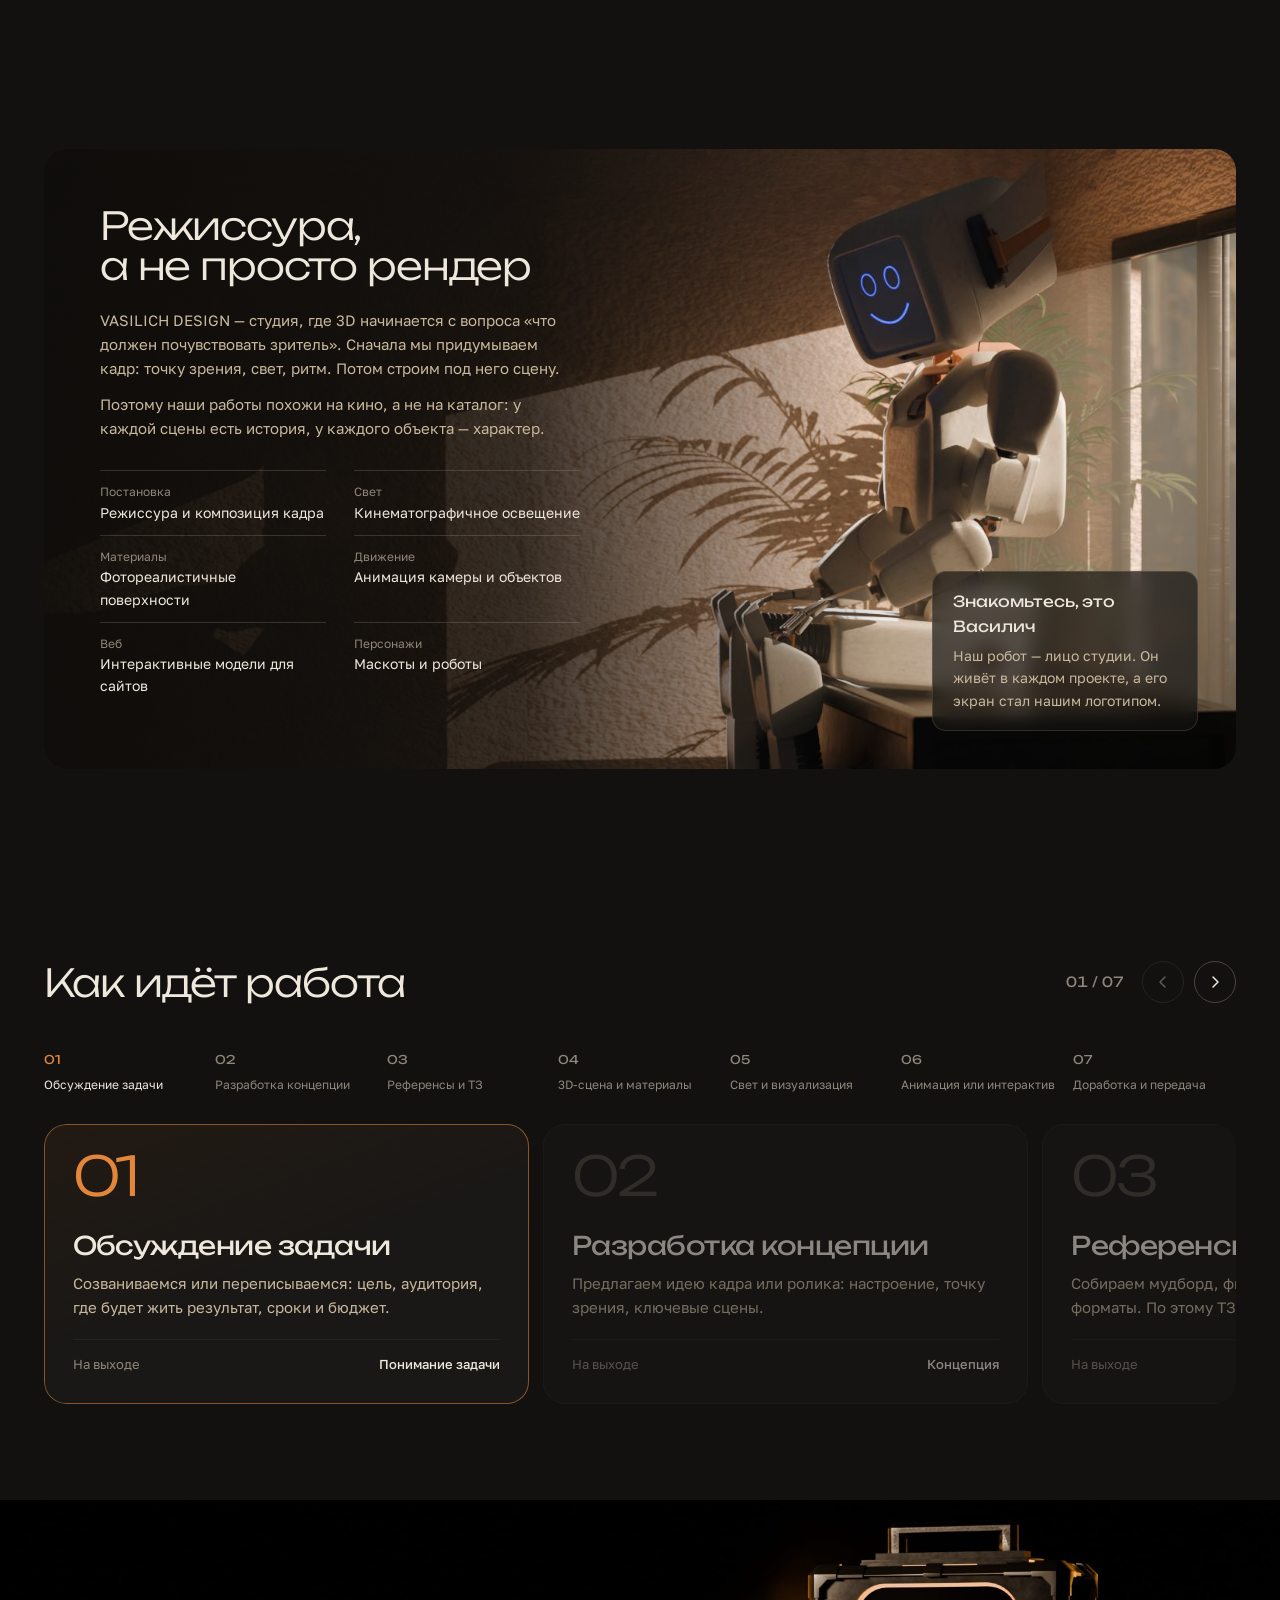
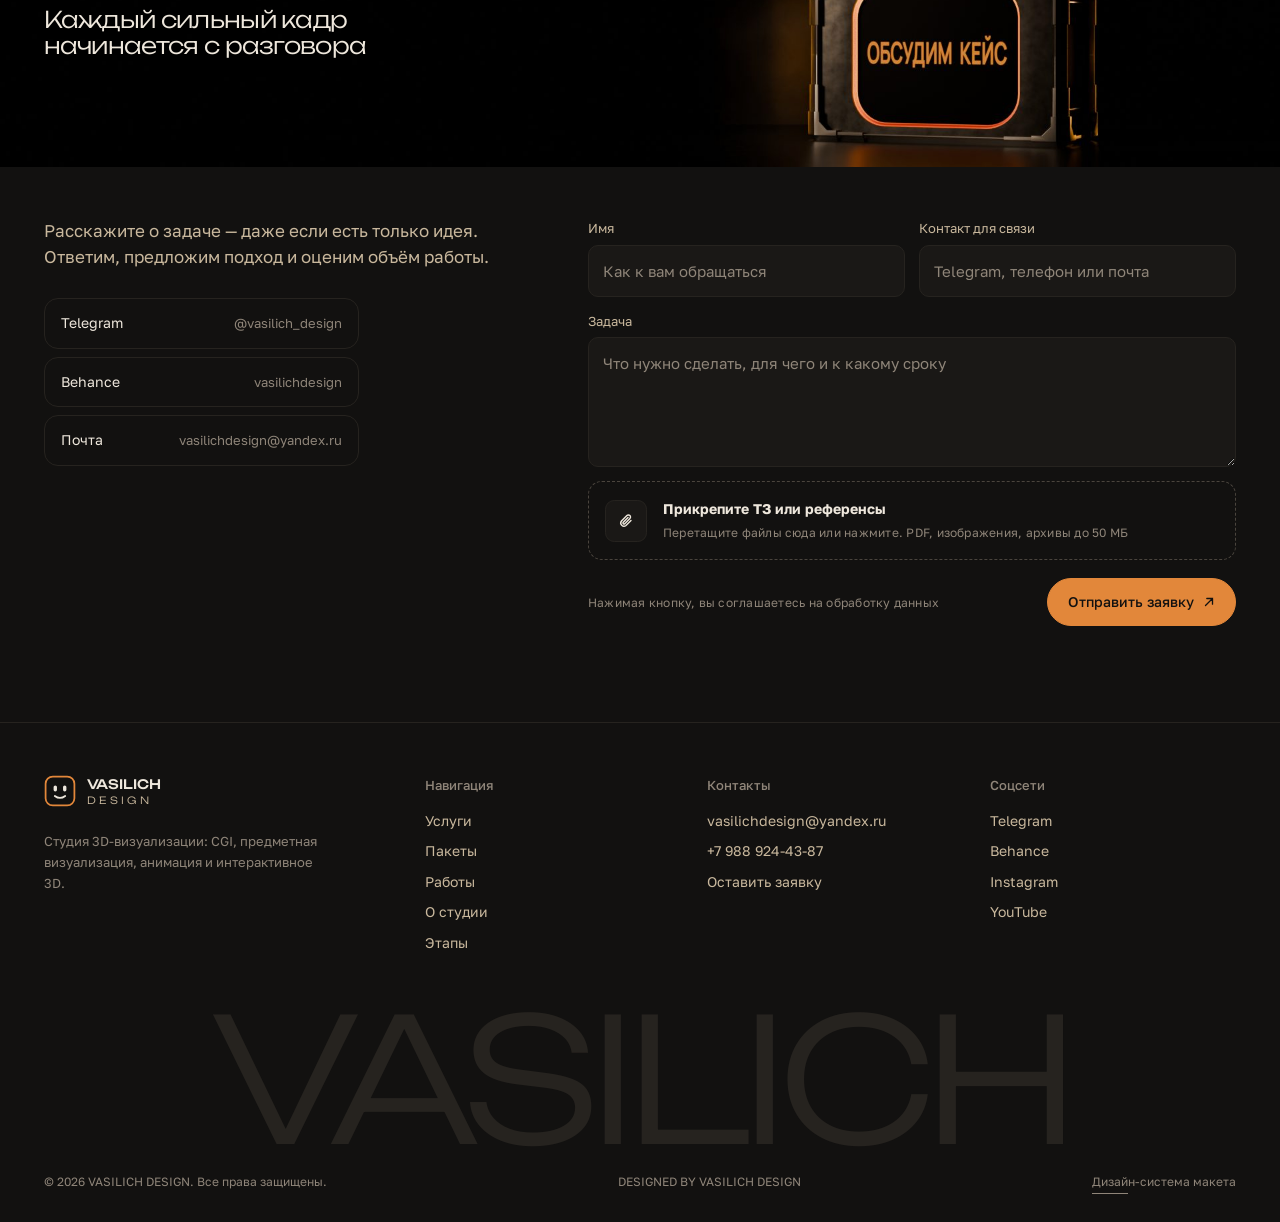
==== commit 662ebcee: "Фавикон с логотипом" ====
--- a/site/index.html
+++ b/site/index.html
@@ -4,6 +4,9 @@
 <meta charset="utf-8">
 <meta name="viewport" content="width=device-width, initial-scale=1">
 <title>VASILICH DESIGN — дизайн-референс сайта</title>
+<link rel="icon" href="favicon.ico" sizes="48x48">
+<link rel="icon" href="favicon.svg" type="image/svg+xml">
+<link rel="apple-touch-icon" href="apple-touch-icon.png">
 <link rel="preconnect" href="https://fonts.googleapis.com">
 <link rel="preconnect" href="https://fonts.gstatic.com" crossorigin>
 <link href="https://fonts.googleapis.com/css2?family=Golos+Text:wght@400;500&family=Unbounded:wght@300;400;500&display=swap" rel="stylesheet">
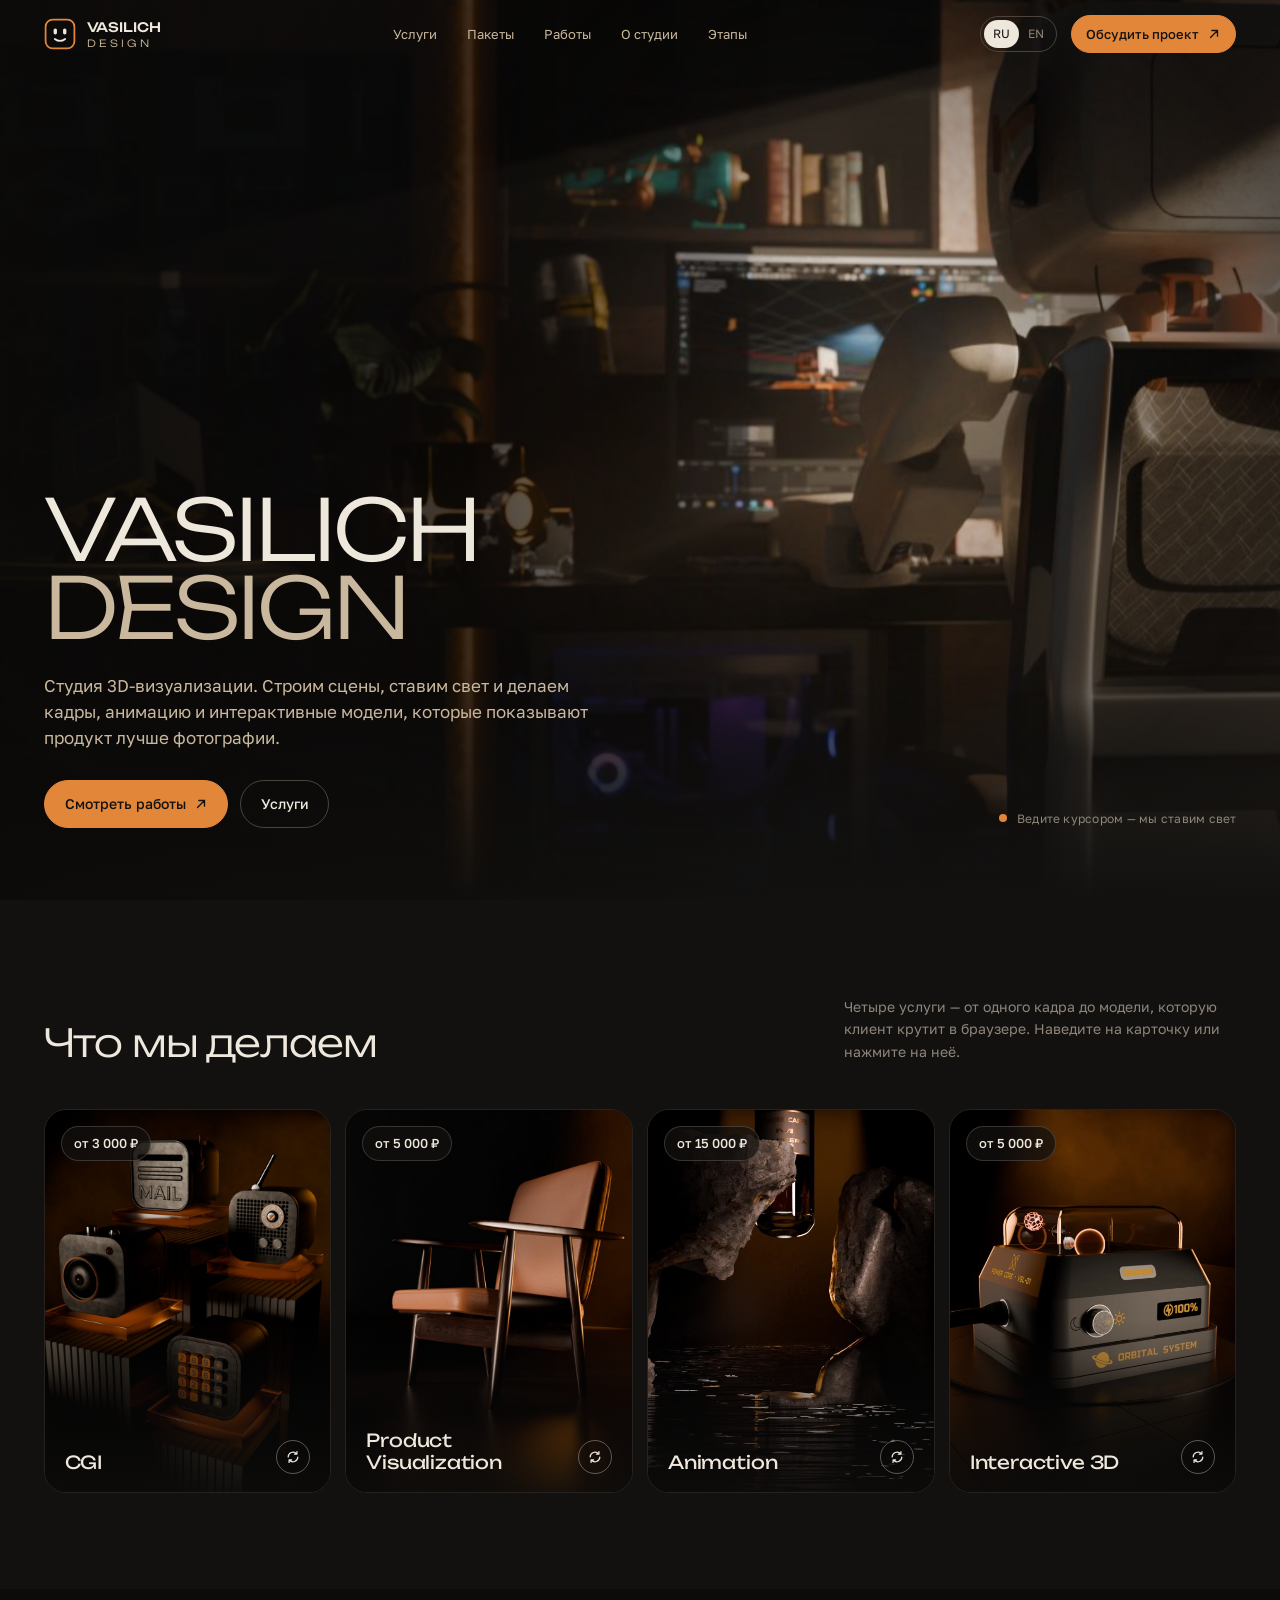
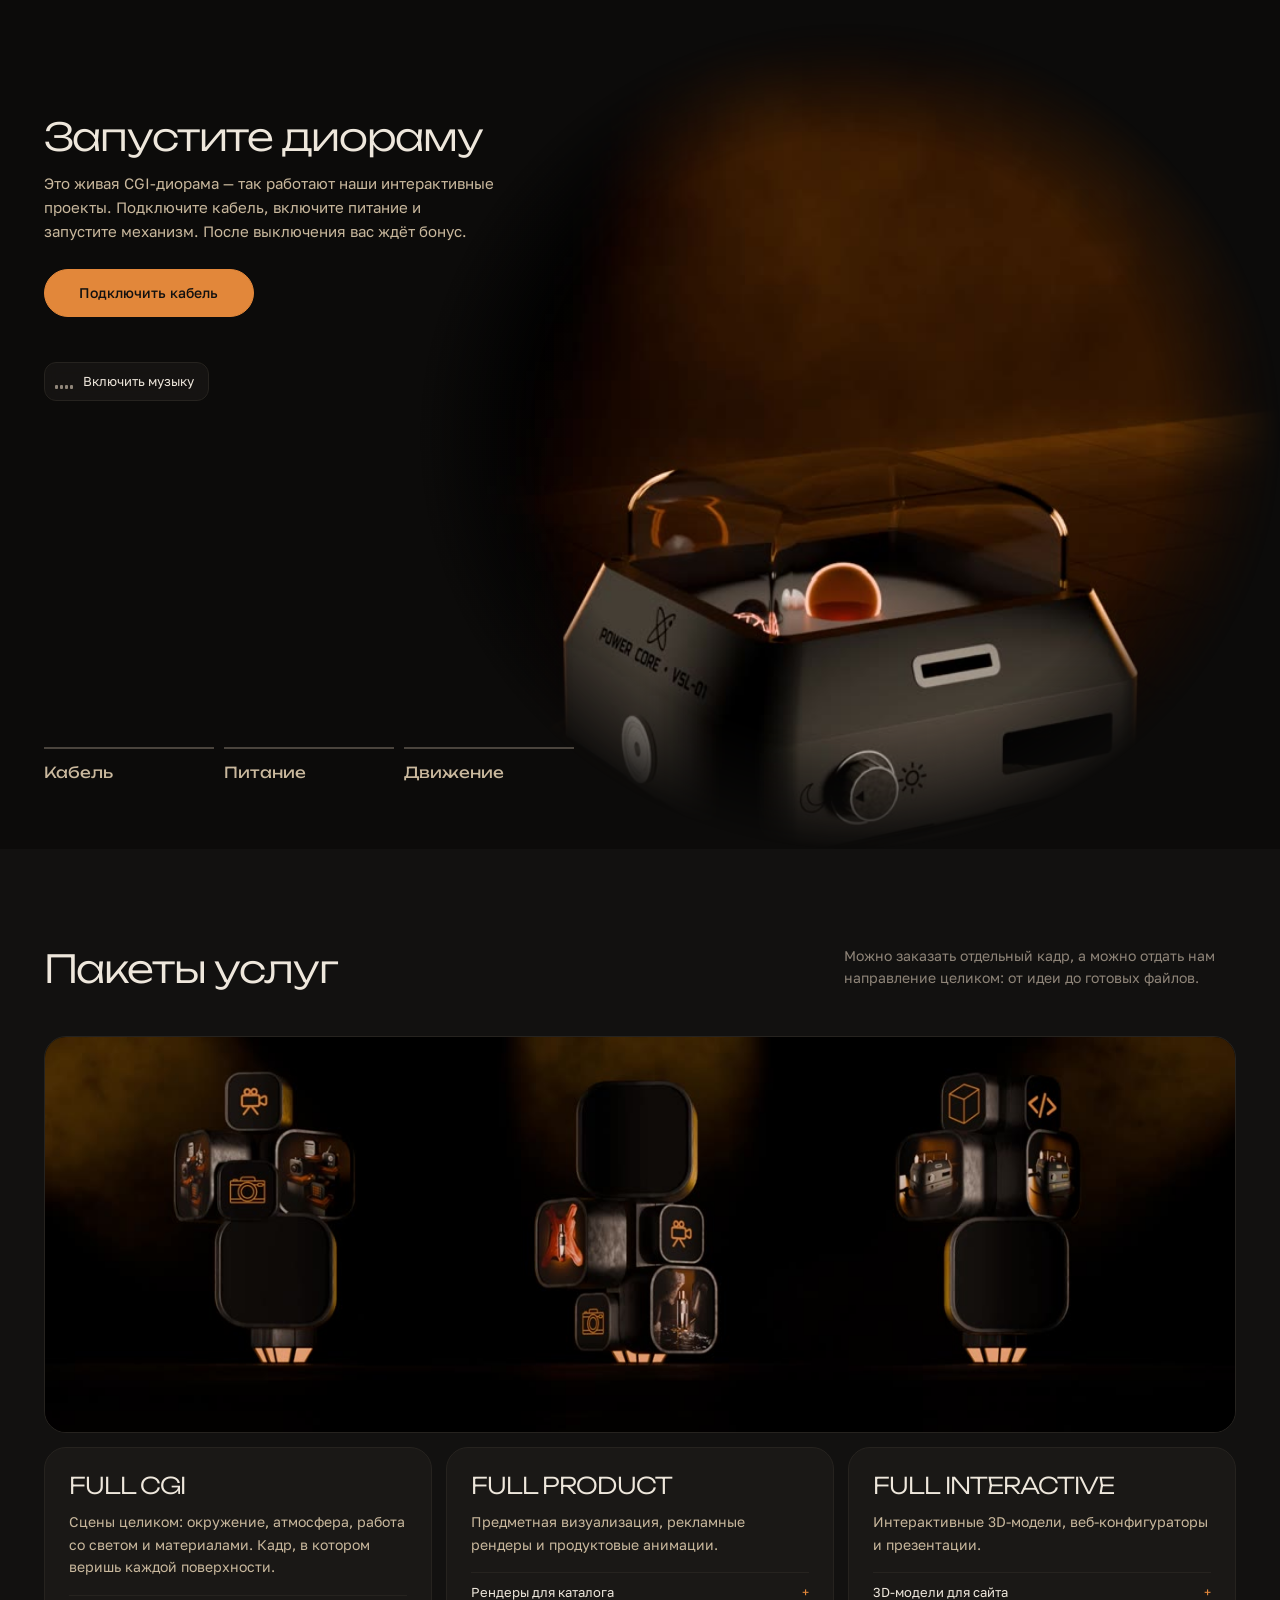
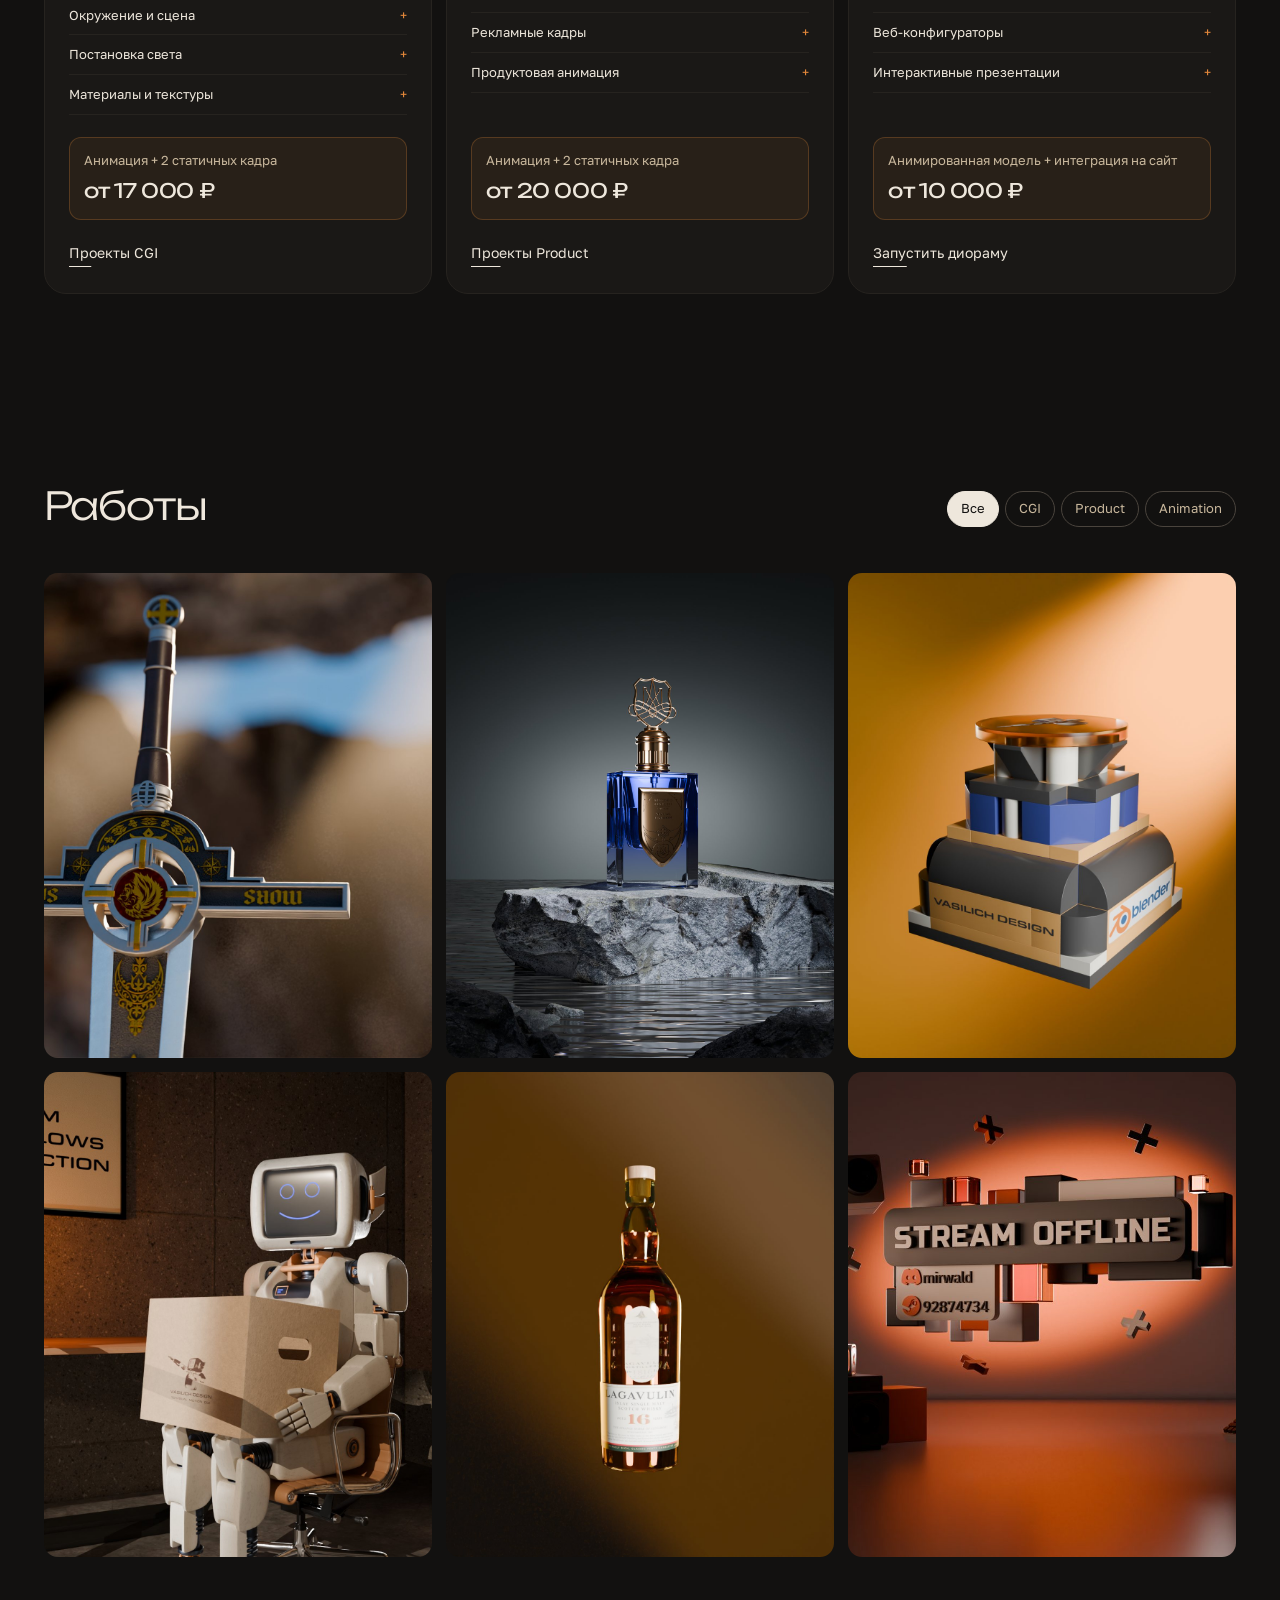
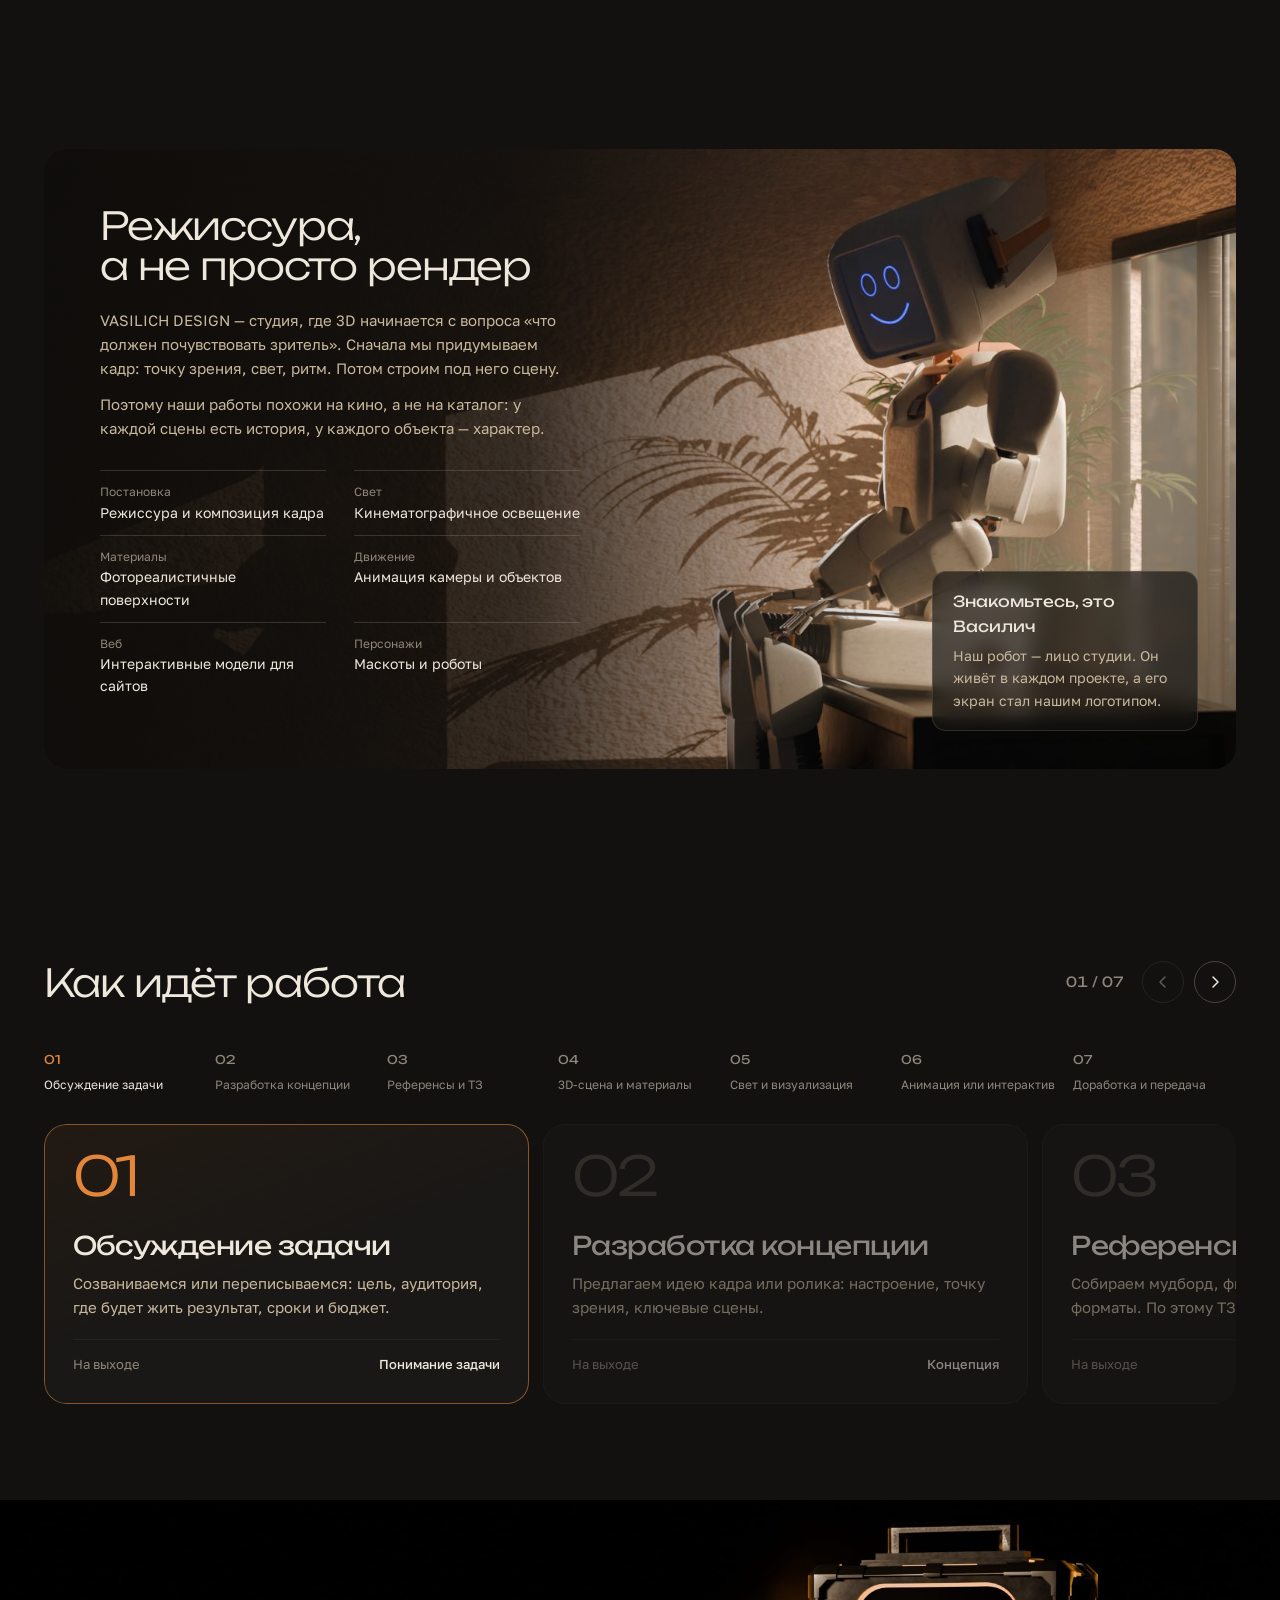
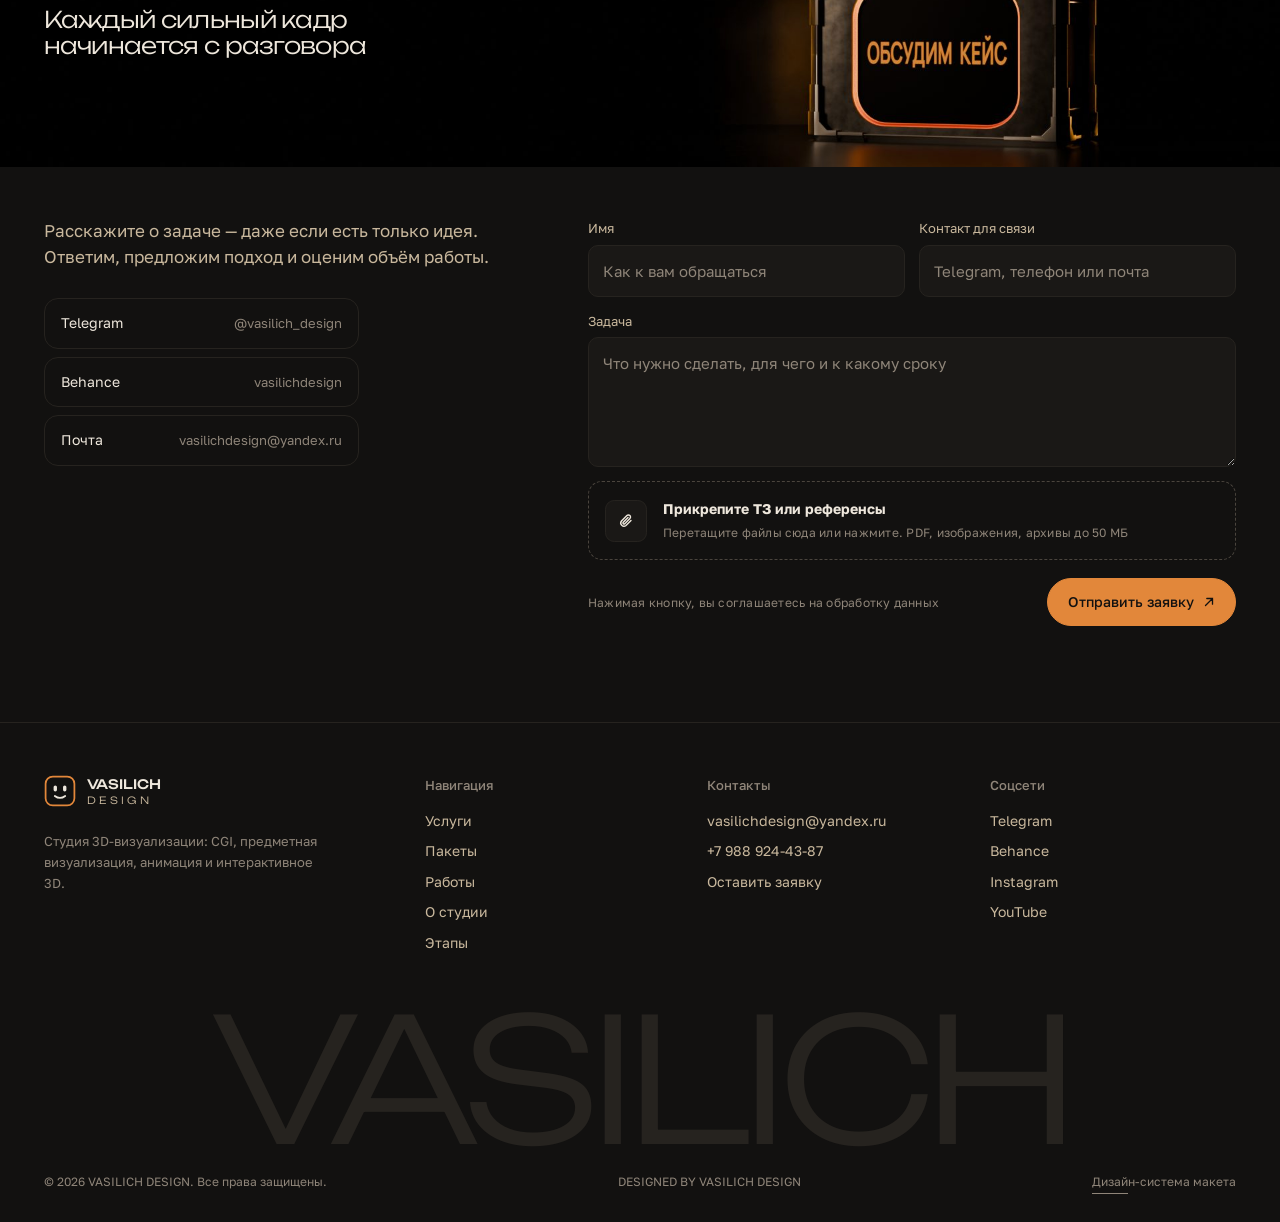
==== commit 3ca9a0c7: "Заявки: приём формы, админка, отправка в Telegram" ====
--- a/site/index.html
+++ b/site/index.html
@@ -10,7 +10,7 @@
 <link rel="preconnect" href="https://fonts.googleapis.com">
 <link rel="preconnect" href="https://fonts.gstatic.com" crossorigin>
 <link href="https://fonts.googleapis.com/css2?family=Golos+Text:wght@400;500&family=Unbounded:wght@300;400;500&display=swap" rel="stylesheet">
-<link rel="stylesheet" href="styles.css?v=11">
+<link rel="stylesheet" href="styles.css?v=12">
 </head>
 <body>
 
@@ -248,8 +248,10 @@
       <div class="field field--full"><label for="f-task" data-i18n="fTask">Задача</label><textarea class="input" id="f-task" data-i18n-ph="fTaskPh" placeholder="Что нужно сделать, для чего и к какому сроку"></textarea></div>
       <label class="drop" id="drop"><span class="drop__icon"><svg><use href="#i-clip"/></svg></span><span><b data-i18n="fDrop">Прикрепите ТЗ или референсы</b><br><span class="caption" data-i18n="fDropS">Перетащите файлы сюда или нажмите. PDF, изображения, архивы до 50 МБ</span></span><input type="file" multiple id="f-files"></label>
       <div class="files" id="files"></div>
+      <input type="text" name="website" tabindex="-1" autocomplete="off" aria-hidden="true" class="hp">
+      <p class="form__err" id="f-msg" role="alert" hidden></p>
       <div class="form__foot"><span class="caption" data-i18n="fAgree">Нажимая кнопку, вы соглашаетесь на обработку данных</span><button class="btn" type="submit"><span data-i18n="fSend">Отправить заявку</span><svg><use href="#i-arrow"/></svg></button></div>
-      <div class="form__done"><h3 class="h3" data-i18n="fDone">Заявка отправлена</h3><p class="muted" style="margin-top:8px" data-i18n="fDoneS">Так выглядит состояние после отправки. В макете форма никуда не уходит.</p></div>
+      <div class="form__done"><h3 class="h3" data-i18n="fDone">Заявка отправлена</h3><p class="muted" style="margin-top:8px" data-i18n="fDoneS">Спасибо! Мы получили заявку и скоро ответим.</p></div>
     </form>
   </div>
 </section>
@@ -306,11 +308,11 @@
  flowTitle:'How we work',out:'Outcome',
  ctTitle:'Let’s discuss your case',ctPhrase:'Every strong shot<br>starts with a conversation',ctLead:'Tell us about the task — even if it is just an idea. We will reply, suggest an approach and estimate the scope.',mail:'Email',
  fName:'Name',fNamePh:'What should we call you',fCont:'Contact',fContPh:'Telegram, phone or email',fErr:'Leave a contact so we can reply',fTask:'Task',fTaskPh:'What needs to be done, why and by when',
- fDrop:'Attach a brief or references',fDropS:'Drop files here or click. PDF, images, archives up to 50 MB',fAgree:'By clicking the button you agree to data processing',fSend:'Send request',fDone:'Request sent',fDoneS:'This is the state after sending. In the mockup the form goes nowhere.',
+ fDrop:'Attach a brief or references',fDropS:'Drop files here or click. PDF, images, archives up to 50 MB',fAgree:'By clicking the button you agree to data processing',fSend:'Send request',fDone:'Request sent',fDoneS:'Thank you! We have received your request and will reply soon.',fBig:'Files are too large: up to 50 MB in total.',fRate:'Too many requests in a row. Please try again in a few minutes.',fFail:'Could not send the request. Please try again or write to us on Telegram or by email.',
  ftrAbout:'3D visualization studio: CGI, product visualization, animation and interactive 3D.',ftrNav:'Navigation',ftrReq:'Send a request',ftrSoc:'Social',copy:'© 2026 VASILICH DESIGN. All rights reserved.',specLink:'Design system',
  pTask:'Task',pRes:'Result',pDir:'Direction',pFmt:'Format',pNext:'Next project'
 };
-const RU={out:'На выходе',lightOn:'вкл',lightOff:'выкл',promoOk:'скопировано',dConnecting:'Подключаем кабель…',dPower:'Включить питание',dPowering:'Включаем питание…',dRun:'Запустить движение',dStop:'Остановить движение',dStopping:'Дожидаемся конца цикла…',dOff:'Выключаем питание…',dDisc:'Отсоединяем кабель…',dPowerOff:'Выключить питание',dUnplug:'Отсоединить кабель',dLoad:'Загружаем…',musicOff:'Выключить музыку'};let LANG='ru';
+const RU={out:'На выходе',fBig:'Файлы слишком большие: всего до 50 МБ.',fRate:'Слишком много заявок подряд. Попробуйте через несколько минут.',fFail:'Не получилось отправить заявку. Попробуйте ещё раз или напишите нам в Telegram или на почту.',lightOn:'вкл',lightOff:'выкл',promoOk:'скопировано',dConnecting:'Подключаем кабель…',dPower:'Включить питание',dPowering:'Включаем питание…',dRun:'Запустить движение',dStop:'Остановить движение',dStopping:'Дожидаемся конца цикла…',dOff:'Выключаем питание…',dDisc:'Отсоединяем кабель…',dPowerOff:'Выключить питание',dUnplug:'Отсоединить кабель',dLoad:'Загружаем…',musicOff:'Выключить музыку'};let LANG='ru';
 document.querySelectorAll('[data-i18n]').forEach(el=>{RU[el.dataset.i18n]??=el.innerHTML});
 document.querySelectorAll('[data-i18n-ph]').forEach(el=>{RU[el.dataset.i18nPh]??=el.placeholder});
 const t=k=>(LANG==='en'?EN:RU)[k]??RU[k]??k;window.vdT=t;
@@ -453,16 +455,33 @@
 const io=new IntersectionObserver(es=>es.forEach(e=>{if(e.isIntersecting){e.target.classList.add('is-in');io.unobserve(e.target)}}),{threshold:.12});
 document.querySelectorAll('.rv').forEach(el=>io.observe(el));
 
-/* ================= form ================= */
-const form=document.getElementById('form'),fc=document.getElementById('f-contact');
-form.addEventListener('submit',e=>{e.preventDefault();if(!fc.value.trim()){fc.classList.add('is-error');document.getElementById('f-contact-err').hidden=false;fc.focus();return}form.classList.add('is-sent')});
-fc.addEventListener('input',()=>{fc.classList.remove('is-error');document.getElementById('f-contact-err').hidden=true});
+/* ================= form: sends to api/lead.php (request saved on the server + sent to Telegram) ================= */
+const form=document.getElementById('form'),fc=document.getElementById('f-contact'),fSend=form.querySelector('button[type=submit]'),fMsg=document.getElementById('f-msg');
 const drop=document.getElementById('drop'),fIn=document.getElementById('f-files'),fl=document.getElementById('files');
-const showFiles=list=>{fl.innerHTML=[...list].map(f=>`<span class="tag">${f.name.replace(/[<>&]/g,'')}</span>`).join('')};
-fIn.onchange=()=>showFiles(fIn.files);
+const FMAX=50*1024*1024;let picked=[];const fOpened=Date.now();
+const showFiles=()=>{fl.innerHTML=picked.map((f,i)=>`<span class="tag">${f.name.replace(/[<>&]/g,'')}<button type="button" class="tag__x" data-i="${i}" aria-label="×">×</button></span>`).join('')};
+const addFiles=list=>{for(const f of list){if(picked.length>=10)break;if(!picked.some(p=>p.name===f.name&&p.size===f.size))picked.push(f)}showFiles();fIn.value=''};
+fl.addEventListener('click',e=>{const b=e.target.closest('.tag__x');if(b){picked.splice(+b.dataset.i,1);showFiles()}});
+fIn.onchange=()=>addFiles(fIn.files);
 ['dragenter','dragover'].forEach(x=>drop.addEventListener(x,e=>{e.preventDefault();drop.classList.add('is-over')}));
 ['dragleave','drop'].forEach(x=>drop.addEventListener(x,e=>{e.preventDefault();drop.classList.remove('is-over')}));
-drop.addEventListener('drop',e=>showFiles(e.dataTransfer.files));
+drop.addEventListener('drop',e=>addFiles(e.dataTransfer.files));
+const fErr=k=>{fMsg.dataset.i18n=k;fMsg.innerHTML=t(k);fMsg.hidden=false};
+form.addEventListener('submit',async e=>{
+  e.preventDefault();fMsg.hidden=true;
+  if(!fc.value.trim()){fc.classList.add('is-error');document.getElementById('f-contact-err').hidden=false;fc.focus();return}
+  if(picked.reduce((a,f)=>a+f.size,0)>FMAX)return fErr('fBig');
+  const fd=new FormData();fd.append('name',document.getElementById('f-name').value);fd.append('contact',fc.value);fd.append('task',document.getElementById('f-task').value);
+  fd.append('website',form.querySelector('[name=website]').value);fd.append('t',fOpened);fd.append('lang',LANG);picked.forEach(f=>fd.append('files[]',f,f.name));
+  fSend.disabled=true;fSend.classList.add('is-busy');
+  try{
+    const r=await fetch('api/lead.php',{method:'POST',body:fd});const j=await r.json().catch(()=>({}));
+    if(r.ok&&j.ok){form.classList.add('is-sent');form.reset();picked=[];showFiles()}
+    else fErr(r.status===413||j.error==='too_big'?'fBig':r.status===429?'fRate':'fFail');
+  }catch(_){fErr('fFail')}
+  finally{fSend.disabled=false;fSend.classList.remove('is-busy')}
+});
+fc.addEventListener('input',()=>{fc.classList.remove('is-error');document.getElementById('f-contact-err').hidden=true});
 
 let saved='ru';try{saved=localStorage.getItem('vd-lang')||'ru'}catch(e){}
 setLang(saved);
--- a/site/styles.css
+++ b/site/styles.css
@@ -625,3 +625,8 @@
 }
 .pack .pack__deal+.link{margin-top:0}
 @media (max-width:860px){.socials .social:last-child:nth-child(odd){grid-column:1/-1}}
+.hp{position:absolute!important;left:-9999px!important;width:1px;height:1px;opacity:0}
+.form__err{grid-column:1/-1;margin:0;padding:10px 14px;border-radius:var(--r-m);border:1px solid rgba(224,90,79,.6);background:rgba(224,90,79,.08);color:#f0b4ad;font-size:var(--t-small)}
+.form .btn.is-busy{opacity:.6;pointer-events:none}
+.tag__x{margin-left:6px;border:0;background:none;color:inherit;opacity:.6;cursor:pointer;font-size:1em;line-height:1;padding:0}
+.tag__x:hover{opacity:1}
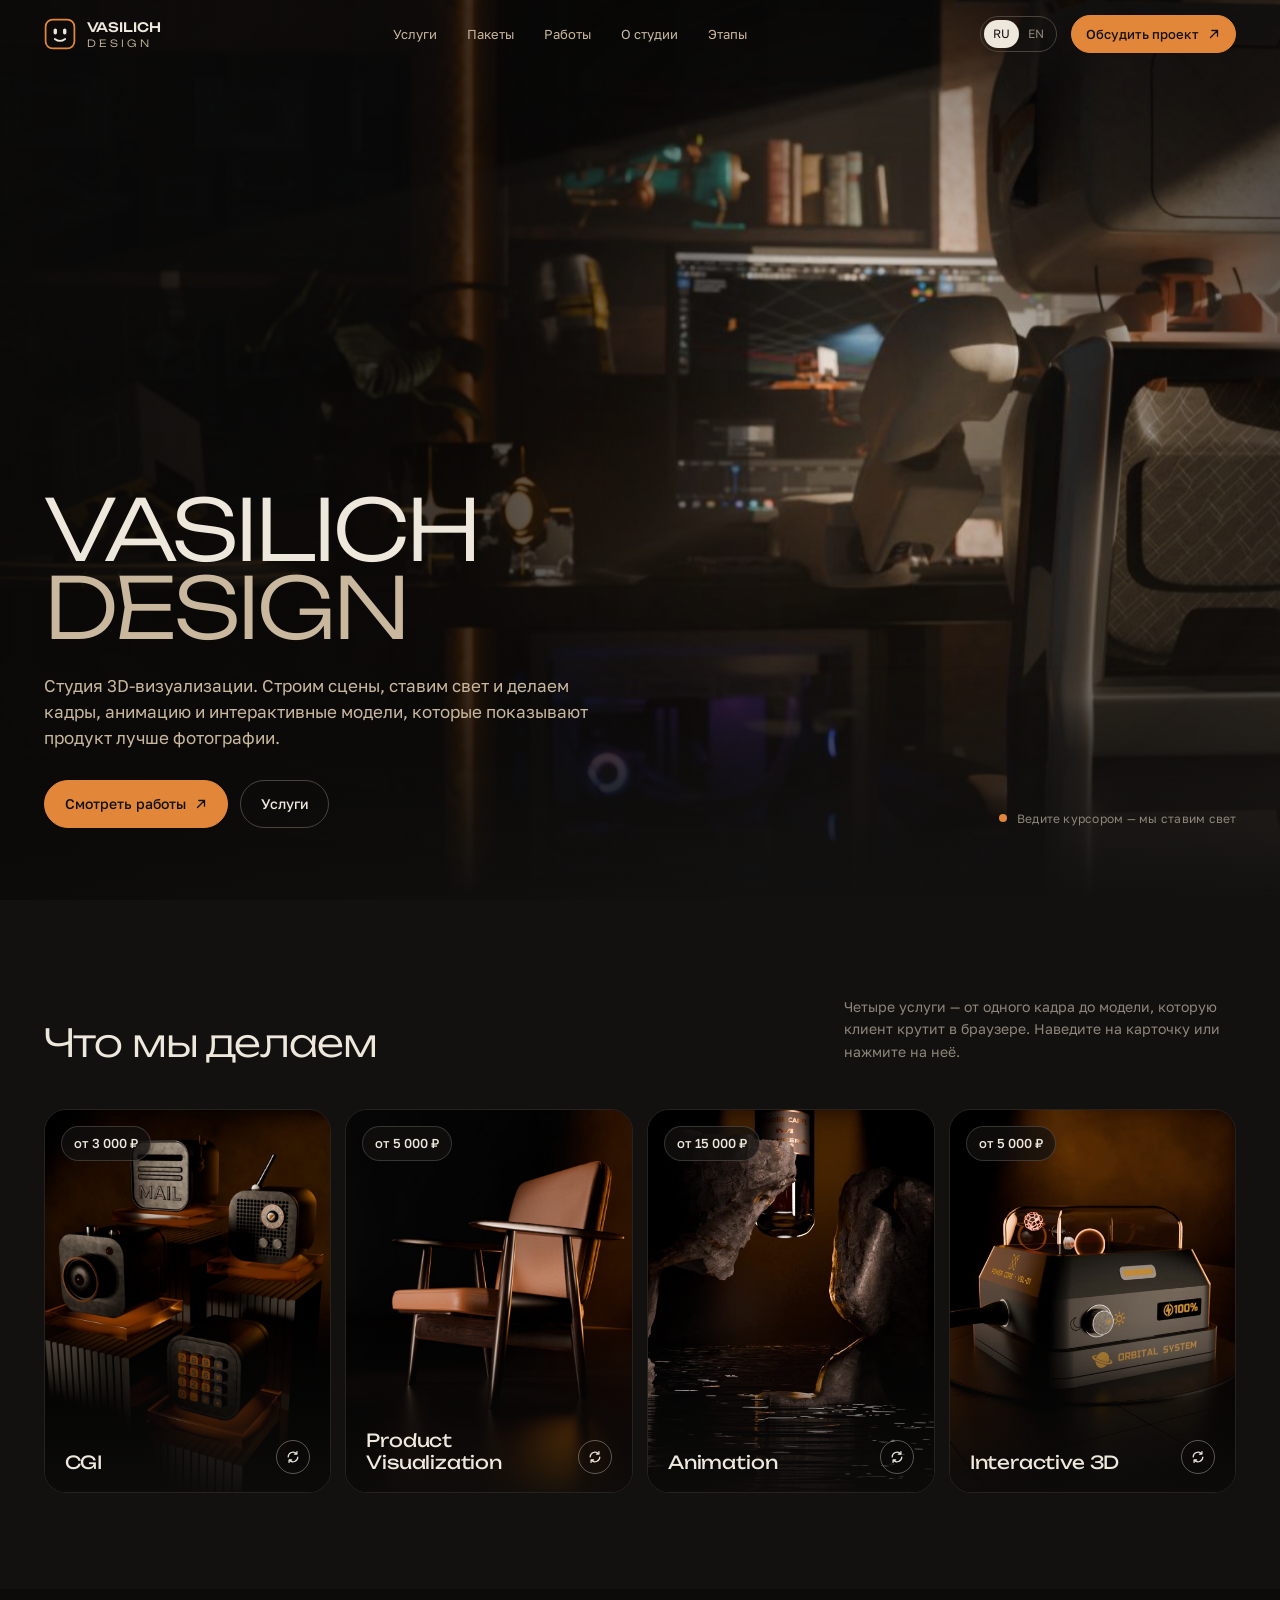
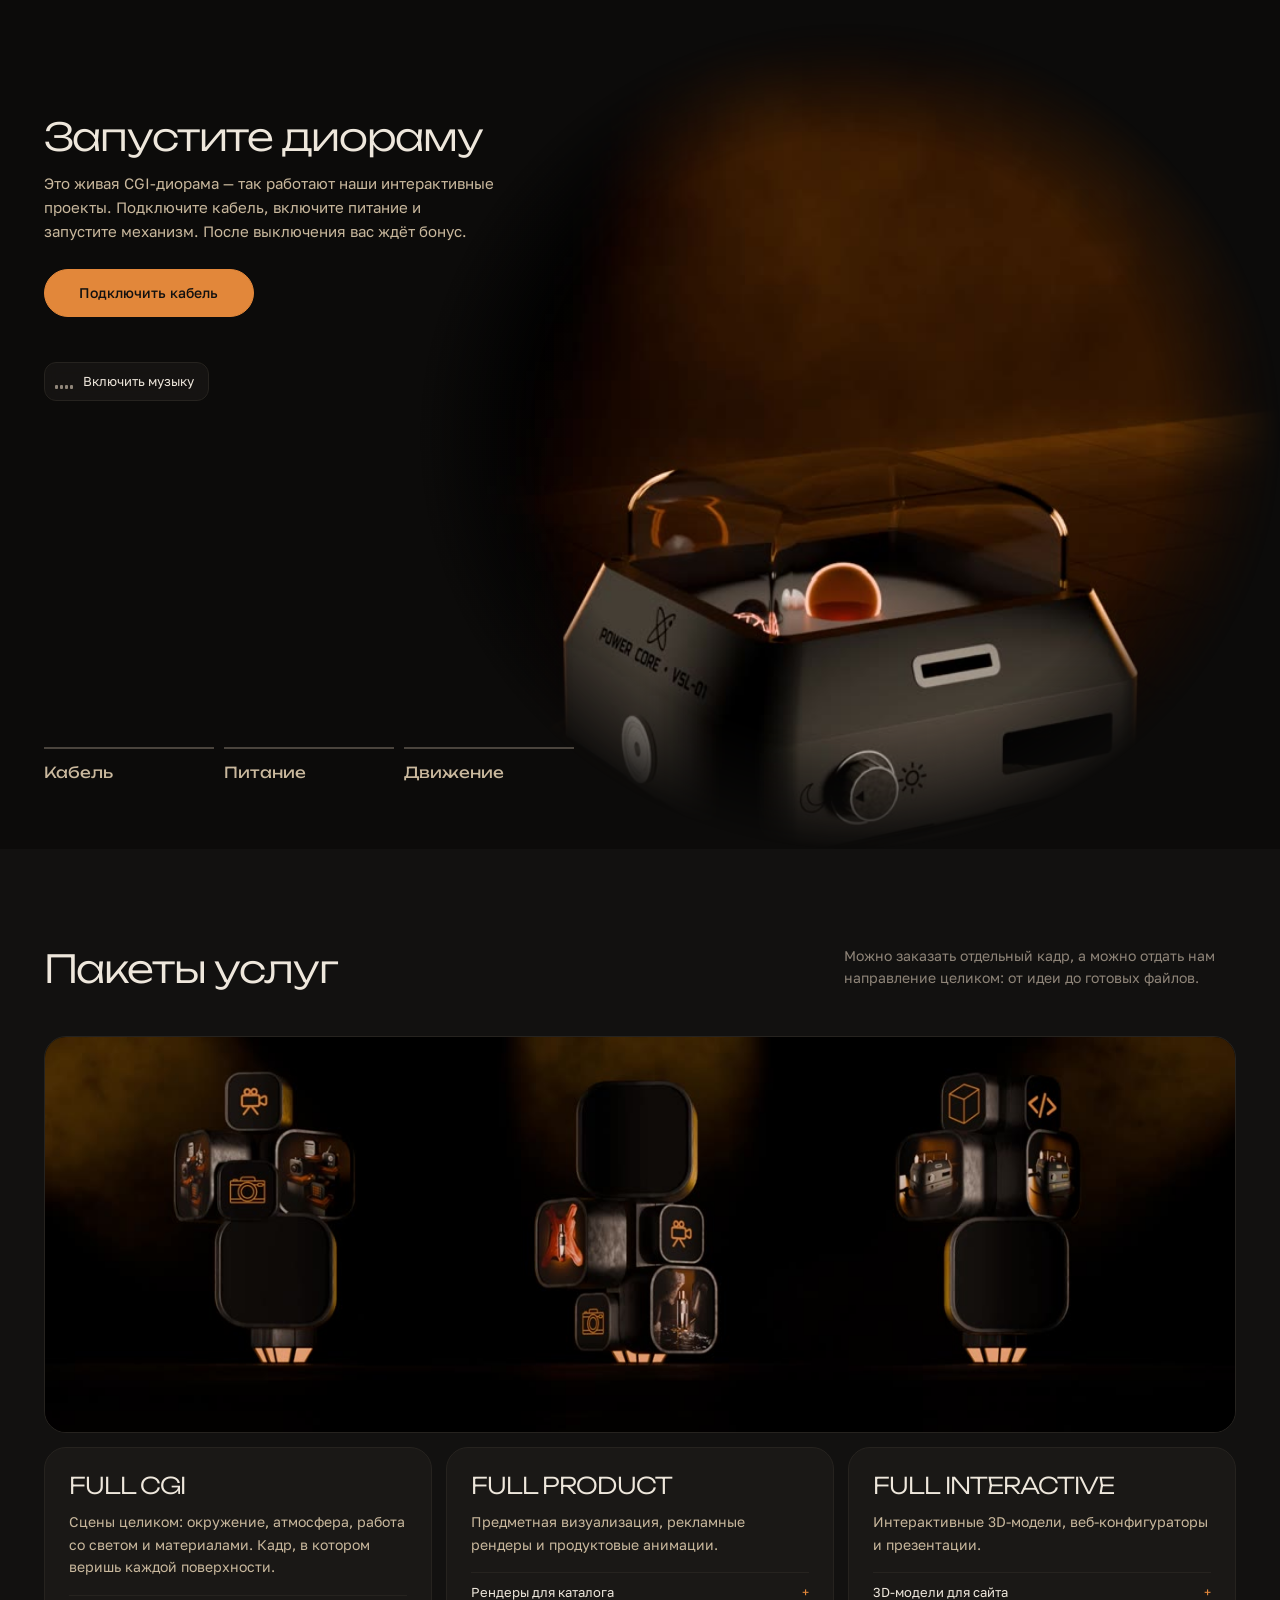
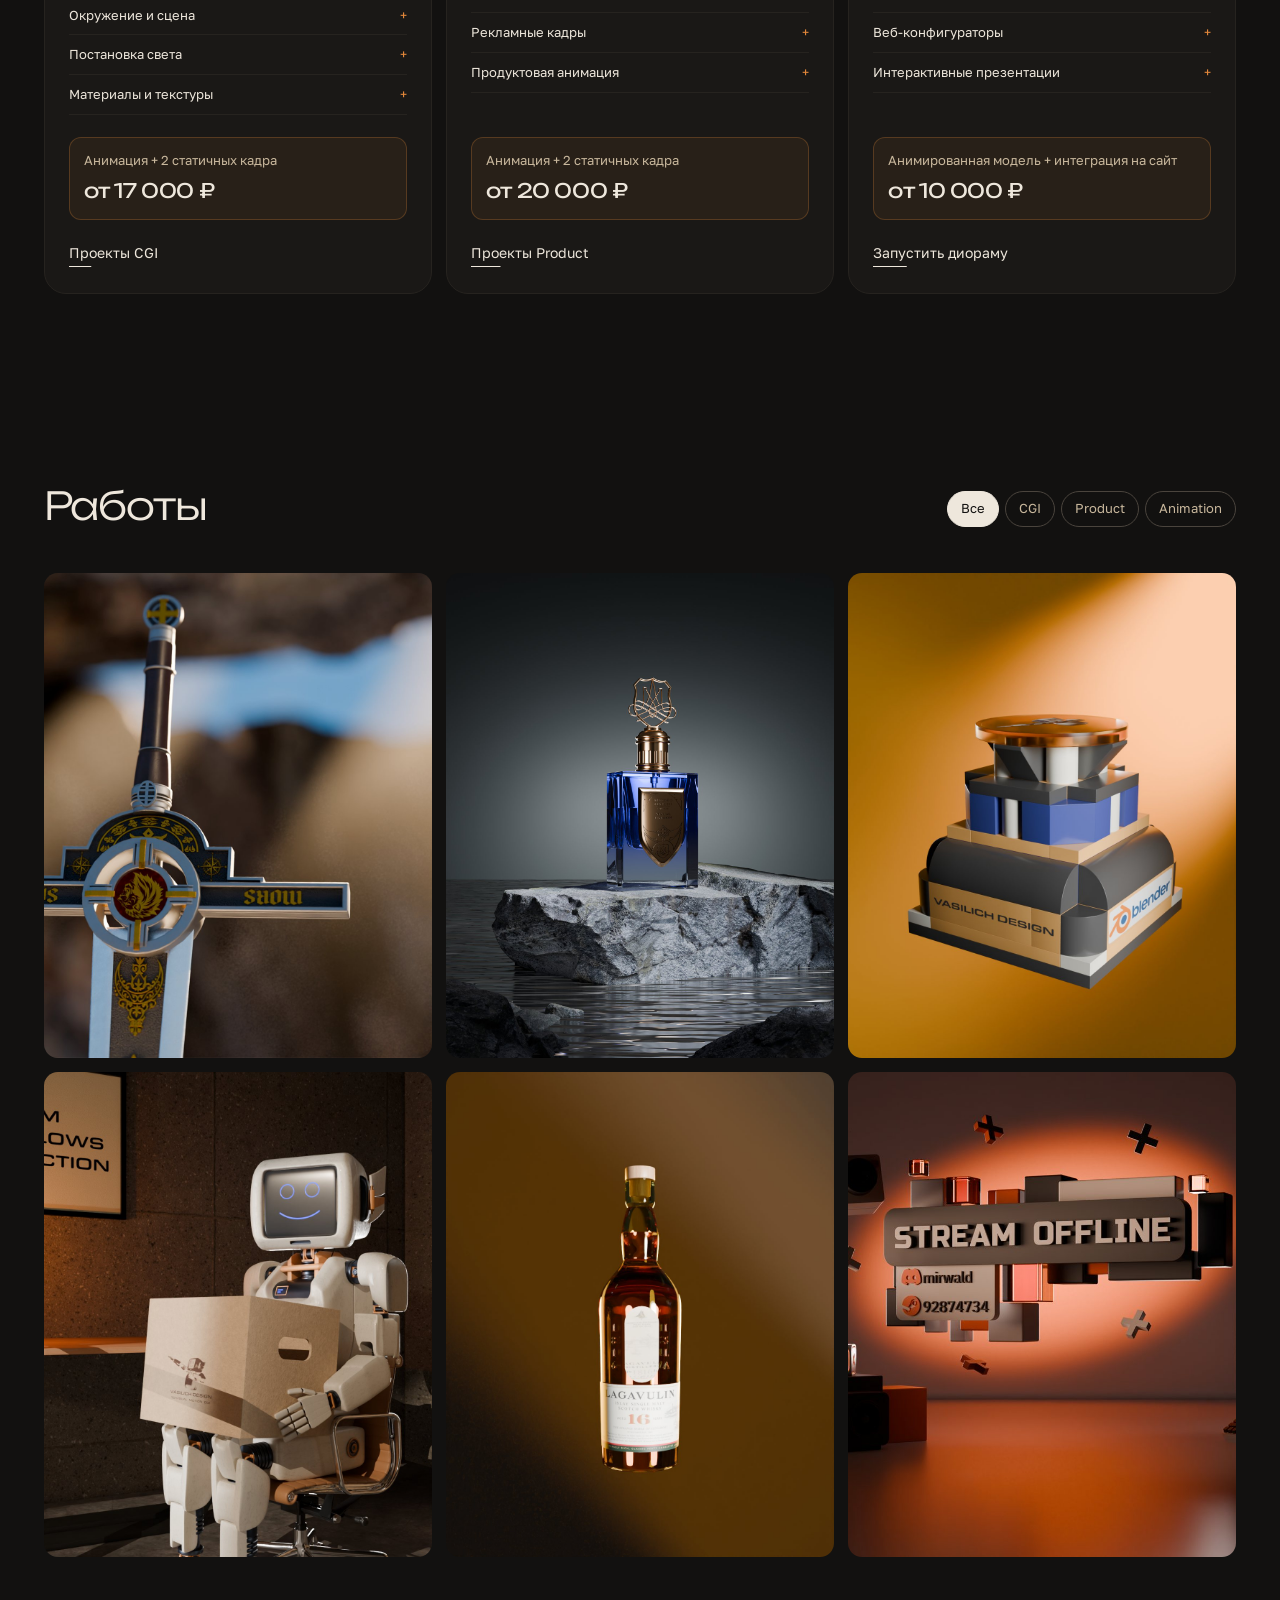
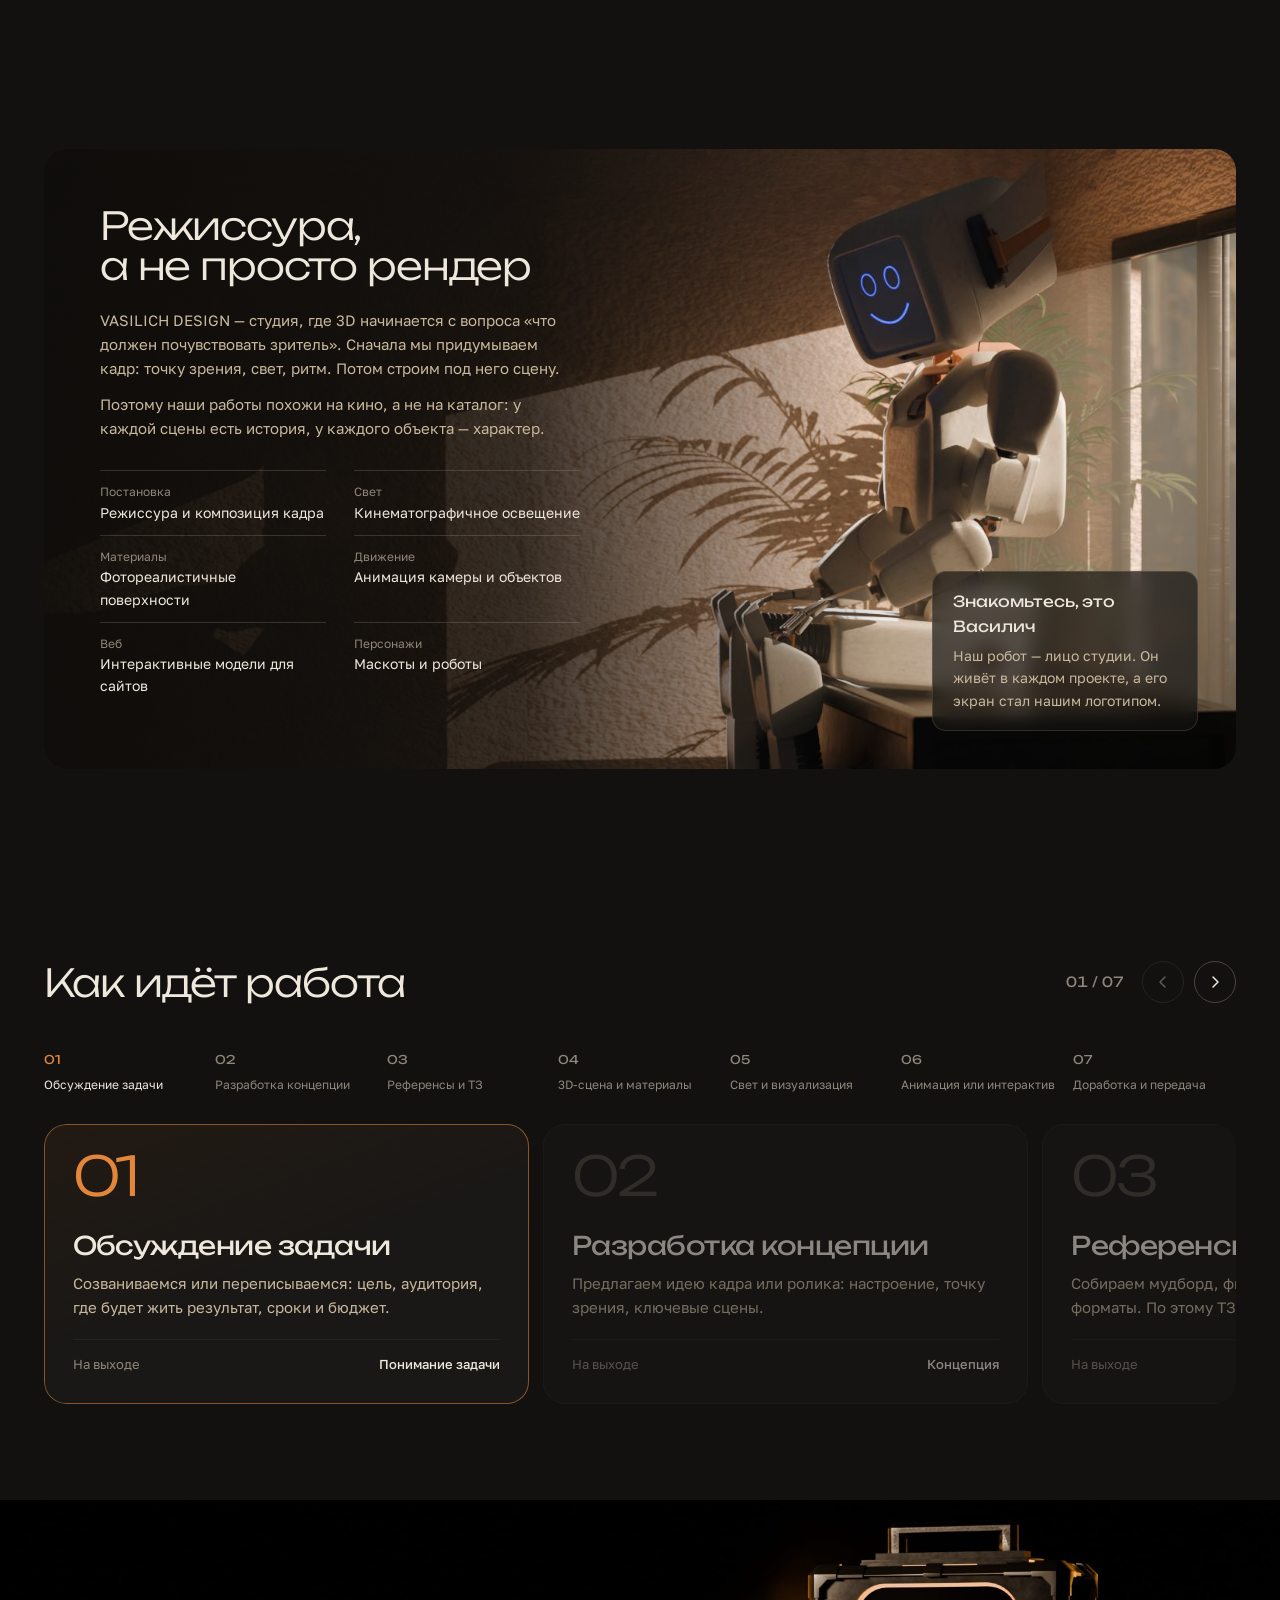
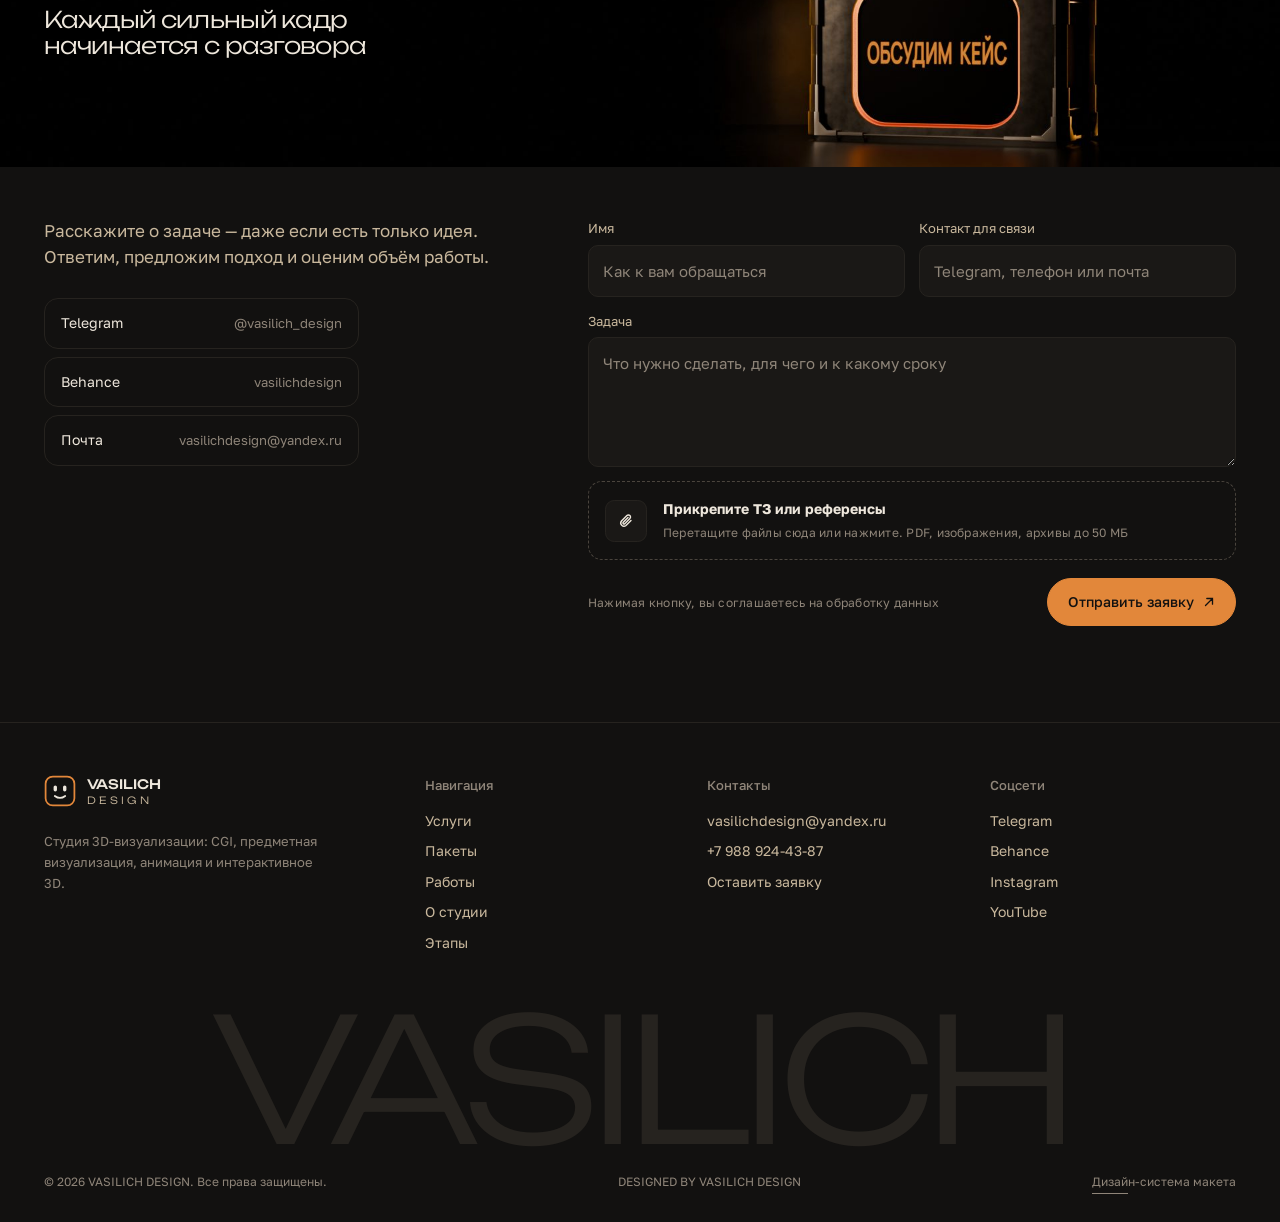
==== commit 07f0a12f: "Админка: редактирование портфолио, текстов, контактов и медиа" ====
--- a/site/index.html
+++ b/site/index.html
@@ -10,7 +10,8 @@
 <link rel="preconnect" href="https://fonts.googleapis.com">
 <link rel="preconnect" href="https://fonts.gstatic.com" crossorigin>
 <link href="https://fonts.googleapis.com/css2?family=Golos+Text:wght@400;500&family=Unbounded:wght@300;400;500&display=swap" rel="stylesheet">
-<link rel="stylesheet" href="styles.css?v=12">
+<link rel="stylesheet" href="styles.css?v=13">
+<script src="uploads/content.js"></script>
 </head>
 <body>
 
@@ -55,8 +56,8 @@
 <!-- 2. HERO -->
 <section class="hero" id="hero">
   <div class="hero__media" id="heroMedia">
-    <img class="hero__img hero__img--base" src="assets/hero.jpg" alt="Робот в мастерской студии">
-    <img class="hero__img hero__img--lit" src="assets/hero.jpg" alt="" aria-hidden="true">
+    <img class="hero__img hero__img--base" data-media="hero" src="assets/hero.jpg" alt="Робот в мастерской студии">
+    <img class="hero__img hero__img--lit" data-media="hero" src="assets/hero.jpg" alt="" aria-hidden="true">
   </div>
   <div class="hero__body wrap">
     <h1 class="display"><span class="ln"><span>VASILICH</span></span><span class="ln"><span>DESIGN</span></span></h1>
@@ -79,25 +80,25 @@
     <div class="svc" id="svc">
       <article class="card rv" tabindex="0" aria-pressed="false">
         <div class="card__in">
-          <div class="card__face card__front"><span class="card__price" data-i18n="p1">от 3 000 ₽</span><img src="assets/svc-cgi.jpg" alt="Ретро-гаджеты на подиумах"><div class="card__title"><h3 class="h3">CGI</h3><span class="card__flip"><svg><use href="#i-flip"/></svg></span></div></div>
+          <div class="card__face card__front"><span class="card__price" data-i18n="p1">от 3 000 ₽</span><img data-media="svcCgi" src="assets/svc-cgi.jpg" alt="Ретро-гаджеты на подиумах"><div class="card__title"><h3 class="h3">CGI</h3><span class="card__flip"><svg><use href="#i-flip"/></svg></span></div></div>
           <div class="card__face card__back"><h3 class="h3">CGI</h3><p data-i18n="s1">Сцены целиком: окружение, свет, материалы и атмосфера. Для рекламных кампаний, презентаций и арт-проектов.</p><ul><li data-i18n="s1a">Интерьеры и окружение</li><li data-i18n="s1b">Концепт-сцены</li><li data-i18n="s1c">Кадры для кампаний</li></ul><div class="card__cost"><span data-i18n="p1">от 3 000 ₽</span></div><span class="card__close"><svg><use href="#i-close"/></svg></span></div>
         </div>
       </article>
       <article class="card rv rv-d1" tabindex="0" aria-pressed="false">
         <div class="card__in">
-          <div class="card__face card__front"><span class="card__price" data-i18n="p2">от 5 000 ₽</span><img src="assets/svc-product.jpg" alt="Кресло в студийном свете"><div class="card__title"><h3 class="h3">Product Visualization</h3><span class="card__flip"><svg><use href="#i-flip"/></svg></span></div></div>
+          <div class="card__face card__front"><span class="card__price" data-i18n="p2">от 5 000 ₽</span><img data-media="svcProduct" src="assets/svc-product.jpg" alt="Кресло в студийном свете"><div class="card__title"><h3 class="h3">Product Visualization</h3><span class="card__flip"><svg><use href="#i-flip"/></svg></span></div></div>
           <div class="card__face card__back"><h3 class="h3">Product Visualization</h3><p data-i18n="s2">Рендеры товара вместо фотосъёмки: студийный свет, точные материалы, любой ракурс и любое количество вариантов.</p><ul><li data-i18n="s2a">Каталог и маркетплейсы</li><li data-i18n="s2b">Рекламные кадры</li><li data-i18n="s2c">Упаковка и детали</li></ul><div class="card__cost"><span data-i18n="p2">от 5 000 ₽</span></div><span class="card__close"><svg><use href="#i-close"/></svg></span></div>
         </div>
       </article>
       <article class="card rv rv-d2" tabindex="0" aria-pressed="false">
         <div class="card__in">
-          <div class="card__face card__front"><span class="card__price" data-i18n="p3">от 15 000 ₽</span><video src="assets/svc-animation.mp4" poster="assets/svc-animation.jpg" muted loop playsinline autoplay></video><div class="card__title"><h3 class="h3">Animation</h3><span class="card__flip"><svg><use href="#i-flip"/></svg></span></div></div>
+          <div class="card__face card__front"><span class="card__price" data-i18n="p3">от 15 000 ₽</span><video data-media="svcAnim" src="assets/svc-animation.mp4" poster="assets/svc-animation.jpg" muted loop playsinline autoplay></video><div class="card__title"><h3 class="h3">Animation</h3><span class="card__flip"><svg><use href="#i-flip"/></svg></span></div></div>
           <div class="card__face card__back"><h3 class="h3">Animation</h3><p data-i18n="s3">Рекламные ролики и художественная анимация: работа с камерой, движением и ритмом монтажа.</p><ul><li data-i18n="s3a">Ролики для соцсетей</li><li data-i18n="s3b">Продуктовые анимации</li><li data-i18n="s3c">Видеофоны для сайтов</li></ul><div class="card__cost"><span data-i18n="p3">от 15 000 ₽</span></div><span class="card__close"><svg><use href="#i-close"/></svg></span></div>
         </div>
       </article>
       <article class="card rv rv-d3" tabindex="0" aria-pressed="false">
         <div class="card__in">
-          <div class="card__face card__front"><span class="card__price" data-i18n="p4">от 5 000 ₽</span><video src="assets/svc-interactive.mp4" poster="assets/svc-interactive.jpg" muted loop playsinline autoplay aria-label="Светящийся модуль на подиуме"></video><div class="card__title"><h3 class="h3">Interactive 3D</h3><span class="card__flip"><svg><use href="#i-flip"/></svg></span></div></div>
+          <div class="card__face card__front"><span class="card__price" data-i18n="p4">от 5 000 ₽</span><video data-media="svcInter" src="assets/svc-interactive.mp4" poster="assets/svc-interactive.jpg" muted loop playsinline autoplay aria-label="Светящийся модуль на подиуме"></video><div class="card__title"><h3 class="h3">Interactive 3D</h3><span class="card__flip"><svg><use href="#i-flip"/></svg></span></div></div>
           <div class="card__face card__back"><h3 class="h3">Interactive 3D</h3><p data-i18n="s4">Модели, которые вращают, раскрывают и настраивают прямо в браузере — на сайте, в презентации или на выставке.</p><ul><li data-i18n="s4a">Веб-конфигураторы</li><li data-i18n="s4b">3D на сайте</li><li data-i18n="s4c">Интерактивные презентации</li></ul><div class="card__cost"><span data-i18n="p4">от 5 000 ₽</span></div><span class="card__close"><svg><use href="#i-close"/></svg></span></div>
         </div>
       </article>
@@ -146,7 +147,7 @@
       <h2 class="h1" data-i18n="dirTitle">Пакеты услуг</h2>
       <p data-i18n="dirLead">Можно заказать отдельный кадр, а можно отдать нам направление целиком: от идеи до готовых файлов.</p>
     </div>
-    <div class="packs__film rv"><video src="assets/packs.mp4?v=2" poster="assets/packs.jpg?v=2" muted loop playsinline autoplay></video></div>
+    <div class="packs__film rv"><video data-media="packs" src="assets/packs.mp4?v=2" poster="assets/packs.jpg?v=2" muted loop playsinline autoplay></video></div>
     <div class="packs__grid">
       <article class="pack rv">
         <div class="pack__name">FULL CGI</div>
@@ -192,7 +193,7 @@
 <!-- 7. ABOUT -->
 <section class="about sec" id="about">
   <div class="about__box rv">
-    <img class="about__img" src="assets/about.jpg" alt="Робот у окна">
+    <img class="about__img" data-media="about" src="assets/about.jpg" alt="Робот у окна">
     <div class="about__text">
       <h2 class="h1" data-i18n="aboutTitle">Режиссура,<br>а не просто рендер</h2>
       <p data-i18n="ab1">VASILICH DESIGN — студия, где 3D начинается с вопроса «что должен почувствовать зритель». Сначала мы придумываем кадр: точку зрения, свет, ритм. Потом строим под него сцену.</p>
@@ -229,7 +230,7 @@
 <!-- 9. CONTACT -->
 <section id="contact" class="contact">
   <div class="contact__band">
-    <img src="assets/contact.jpg" alt="Чемоданчик с экраном «Обсудим кейс»">
+    <img data-media="contact" src="assets/contact.jpg" alt="Чемоданчик с экраном «Обсудим кейс»">
     <div class="wrap contact__say"><p class="contact__phrase" data-i18n="ctPhrase">Каждый сильный кадр<br>начинается с разговора</p></div>
   </div>
   <h2 class="sr-only" data-i18n="ctTitle">Давайте обсудим кейс</h2>
@@ -237,9 +238,9 @@
     <div class="rv">
       <p class="lead" data-i18n="ctLead">Расскажите о задаче — даже если есть только идея. Ответим, предложим подход и оценим объём работы.</p>
       <div class="socials">
-        <a class="social" href="#contact">Telegram<span>@vasilich_design</span></a>
-        <a class="social" href="#contact">Behance<span>vasilichdesign</span></a>
-        <a class="social" href="mailto:vasilichdesign@yandex.ru"><em data-i18n="mail">Почта</em><span>vasilichdesign@yandex.ru</span></a>
+        <a class="social" data-c="tg" href="https://t.me/vasilich_design" target="_blank" rel="noopener">Telegram<span>@vasilich_design</span></a>
+        <a class="social" data-c="behance" href="https://www.behance.net/vasilichdesign" target="_blank" rel="noopener">Behance<span>vasilichdesign</span></a>
+        <a class="social" data-c="mail" href="mailto:vasilichdesign@yandex.ru"><em data-i18n="mail">Почта</em><span>vasilichdesign@yandex.ru</span></a>
       </div>
     </div>
     <form class="form rv rv-d1" id="form" novalidate>
@@ -263,8 +264,8 @@
     <div class="ftr__grid">
       <div><a href="#top" class="logo"><svg viewBox="0 0 40 40" class="logo__mark"><rect x="2" y="2" width="36" height="36" rx="9" fill="none" stroke="#E2873A" stroke-width="2.2"/><rect x="12" y="13" width="4.2" height="7.5" rx="2.1" fill="#EEE7DC"/><rect x="23.8" y="13" width="4.2" height="7.5" rx="2.1" fill="#EEE7DC"/><path d="M13.5 26.2q6.5 5 13 0" fill="none" stroke="#EEE7DC" stroke-width="2.2" stroke-linecap="round"/></svg><b>VASILICH<span>DESIGN</span></b></a><p class="muted small" style="margin-top:18px;max-width:22em" data-i18n="ftrAbout">Студия 3D-визуализации: CGI, предметная визуализация, анимация и интерактивное 3D.</p></div>
       <div><h4 data-i18n="ftrNav">Навигация</h4><ul><li><a href="#services" data-i18n="nav1">Услуги</a></li><li><a href="#packs" data-i18n="nav2">Пакеты</a></li><li><a href="#works" data-i18n="nav3">Работы</a></li><li><a href="#about" data-i18n="nav4">О студии</a></li><li><a href="#flow" data-i18n="nav5">Этапы</a></li></ul></div>
-      <div><h4 data-i18n="nav6">Контакты</h4><ul><li><a href="mailto:vasilichdesign@yandex.ru">vasilichdesign@yandex.ru</a></li><li><a href="tel:+79889244387">+7 988 924-43-87</a></li><li><a href="#contact" data-i18n="ftrReq">Оставить заявку</a></li></ul></div>
-      <div><h4 data-i18n="ftrSoc">Соцсети</h4><ul><li><a href="#contact">Telegram</a></li><li><a href="#contact">Behance</a></li><li><a href="#contact">Instagram</a></li><li><a href="#contact">YouTube</a></li></ul></div>
+      <div><h4 data-i18n="nav6">Контакты</h4><ul><li><a data-c="mail" href="mailto:vasilichdesign@yandex.ru">vasilichdesign@yandex.ru</a></li><li><a data-c="phone" href="tel:+79889244387">+7 988 924-43-87</a></li><li><a href="#contact" data-i18n="ftrReq">Оставить заявку</a></li></ul></div>
+      <div><h4 data-i18n="ftrSoc">Соцсети</h4><ul><li><a data-c="tg" data-c-label href="https://t.me/vasilich_design" target="_blank" rel="noopener">Telegram</a></li><li><a data-c="behance" data-c-label href="https://www.behance.net/vasilichdesign" target="_blank" rel="noopener">Behance</a></li><li><a data-c="instagram" data-c-label href="#contact">Instagram</a></li><li><a data-c="youtube" data-c-label href="#contact">YouTube</a></li></ul></div>
     </div>
     <div class="ftr__big" aria-hidden="true">VASILICH</div>
     <div class="ftr__bottom"><span data-i18n="copy">© 2026 VASILICH DESIGN. Все права защищены.</span><span>DESIGNED BY VASILICH DESIGN</span><a href="spec.html" class="link" data-i18n="specLink">Дизайн-система макета</a></div>
@@ -315,6 +316,9 @@
 const RU={out:'На выходе',fBig:'Файлы слишком большие: всего до 50 МБ.',fRate:'Слишком много заявок подряд. Попробуйте через несколько минут.',fFail:'Не получилось отправить заявку. Попробуйте ещё раз или напишите нам в Telegram или на почту.',lightOn:'вкл',lightOff:'выкл',promoOk:'скопировано',dConnecting:'Подключаем кабель…',dPower:'Включить питание',dPowering:'Включаем питание…',dRun:'Запустить движение',dStop:'Остановить движение',dStopping:'Дожидаемся конца цикла…',dOff:'Выключаем питание…',dDisc:'Отсоединяем кабель…',dPowerOff:'Выключить питание',dUnplug:'Отсоединить кабель',dLoad:'Загружаем…',musicOff:'Выключить музыку'};let LANG='ru';
 document.querySelectorAll('[data-i18n]').forEach(el=>{RU[el.dataset.i18n]??=el.innerHTML});
 document.querySelectorAll('[data-i18n-ph]').forEach(el=>{RU[el.dataset.i18nPh]??=el.placeholder});
+/* content edited in the admin page (uploads/content.js, written by admin/; absent on GitHub Pages) */
+const VDC=window.VD_CONTENT||{};
+if(VDC.texts){Object.assign(RU,VDC.texts.ru||{});Object.assign(EN,VDC.texts.en||{})}
 const t=k=>(LANG==='en'?EN:RU)[k]??RU[k]??k;window.vdT=t;
 const L=(ru,en)=>({ru,en}),tr=o=>o[LANG]||o.ru;
 function setLang(l){
@@ -330,7 +334,7 @@
 /* ================= data ================= */
 const W='assets/works/';
 // Tasks/results are placeholders — replace with the real project descriptions.
-const WORKS=[
+let WORKS=[
  {t:L('Меч','The sword'),c:'cgi',img:W+'sword/1.jpg',loop:W+'sword/loop.mp4',pos:'center 30%',task:L('Показать оружие как артефакт: металл, гравировка, драгоценные вставки.','Present the weapon as an artifact: metal, engraving, gem inlays.'),res:L('Ролик с пролётами камеры и серия кадров крупным планом.','A film with camera fly-throughs and a series of close-ups.'),fmt:L('Видео 16:9 + кадры 4:5','16:9 film + 4:5 stills'),media:['v:'+W+'sword/film.mp4',W+'sword/1.jpg',W+'sword/2.jpg']},
  {t:L('Парфюм на камне','Fragrance on stone'),c:'product',img:W+'perfume/1.jpg',loop:W+'perfume/loop.mp4',task:L('Рекламный визуал флакона: стекло, вода и камень.','An advertising visual of the bottle: glass, water and stone.'),res:L('Ролик для соцсетей и ключевой кадр.','A social film and a key visual.'),fmt:L('Видео 4:5 + кадр','4:5 film + still'),media:['v:'+W+'perfume/film.mp4',W+'perfume/1.jpg']},
  {t:L('Конструктор VASILICH','VASILICH building set'),c:'cgi',img:W+'lego/1.jpg',loop:W+'lego/loop.mp4',task:L('Продуктовая анимация набора: сборка по деталям.','Product animation of the set: building it piece by piece.'),res:L('Ролик со звуком и кадры упаковки.','A film with sound and packaging stills.'),fmt:L('Видео 4:5 со звуком','4:5 film with sound'),media:['v:'+W+'lego/film.mp4',W+'lego/1.jpg',W+'lego/2.jpg']},
@@ -339,7 +343,7 @@
  {t:L('Оформление Twitch-канала','Twitch channel design'),c:'cgi',img:W+'twitch/1.jpg',loop:W+'twitch/loop.mp4',task:L('Единый стиль канала: экраны трансляции, шапка, аватар и панели.','One style for the channel: stream screens, banner, avatar and panels.'),res:L('Анимированные экраны и комплект панелей.','Animated screens and a set of panels.'),fmt:L('Видео 16:9 + графика','16:9 video + graphics'),media:['v:'+W+'twitch/film.mp4','v:'+W+'twitch/film2.mp4',W+'twitch/1.jpg',W+'twitch/2.jpg',{grid:[W+'twitch/3.jpg',W+'twitch/4.jpg',W+'twitch/5.jpg',W+'twitch/6.jpg',W+'twitch/7.jpg']}]}
 ];
 const CL={cgi:'CGI',product:'Product',animation:'Animation',interactive:'Interactive'};
-const STEPS=[
+let STEPS=[
  [L('Обсуждение задачи','Briefing'),L('Созваниваемся или переписываемся: цель, аудитория, где будет жить результат, сроки и бюджет.','A call or a chat: the goal, the audience, where the result will live, timing and budget.'),L('Понимание задачи','A clear task')],
  [L('Разработка концепции','Concept'),L('Предлагаем идею кадра или ролика: настроение, точку зрения, ключевые сцены.','We propose the idea of the shot or film: mood, point of view, key scenes.'),L('Концепция','Concept')],
  [L('Референсы и ТЗ','References and brief'),L('Собираем мудборд, фиксируем ракурсы, материалы и форматы. По этому ТЗ сверяем результат.','We build a moodboard and fix angles, materials and formats. The result is checked against this brief.'),L('Утверждённое ТЗ','Approved brief')],
@@ -348,6 +352,20 @@
  [L('Анимация или интерактив','Animation or interactive'),L('Анимируем камеру и объекты или готовим модель для браузера.','We animate the camera and objects or prepare the model for the browser.'),L('Ролик или веб-модель','Film or web model')],
  [L('Доработка и передача','Polish and delivery'),L('Вносим правки, готовим файлы под все площадки и передаём исходники.','We apply revisions, prepare files for every platform and hand over the sources.'),L('Готовые файлы','Final files')]
 ];
+if(Array.isArray(VDC.works))WORKS=VDC.works.filter(w=>!w.hidden);
+if(Array.isArray(VDC.steps)&&VDC.steps.length)STEPS=VDC.steps.map(s=>[s.t,s.d,s.o]);
+Object.entries(VDC.media||{}).forEach(([k,url])=>document.querySelectorAll(`[data-media="${k}"]`).forEach(el=>{if(el.tagName==='VIDEO'){el.removeAttribute('poster');el.src=url}else el.src=url}));
+(()=>{const C=VDC.contacts||{};if(!Object.keys(C).length)return;
+  const set=(k,href,text)=>document.querySelectorAll(`[data-c="${k}"]`).forEach(a=>{const li=a.closest('li');
+    if(!href){(li||a).hidden=true;return}(li||a).hidden=false;a.href=href;
+    if(a.hasAttribute('data-c-label'))return;const sp=a.querySelector('span');if(sp)sp.textContent=text;else a.textContent=text});
+  if('tg' in C){const u=String(C.tg||'').replace(/^@|https?:\/\/t\.me\//g,'');set('tg',u&&'https://t.me/'+u,u&&'@'+u)}
+  if('behance' in C){const u=String(C.behance||'').replace(/^https?:\/\/(www\.)?behance\.net\//,'');set('behance',u&&'https://www.behance.net/'+u,u)}
+  if('mail' in C)set('mail',C.mail&&'mailto:'+C.mail,C.mail);
+  if('phone' in C)set('phone',C.phone&&'tel:'+C.phone.replace(/[^\d+]/g,''),C.phone);
+  if('instagram' in C)set('instagram',C.instagram,'');
+  if('youtube' in C)set('youtube',C.youtube,'');
+})();
 const A='assets/';
 
 /* ================= header / burger ================= */
